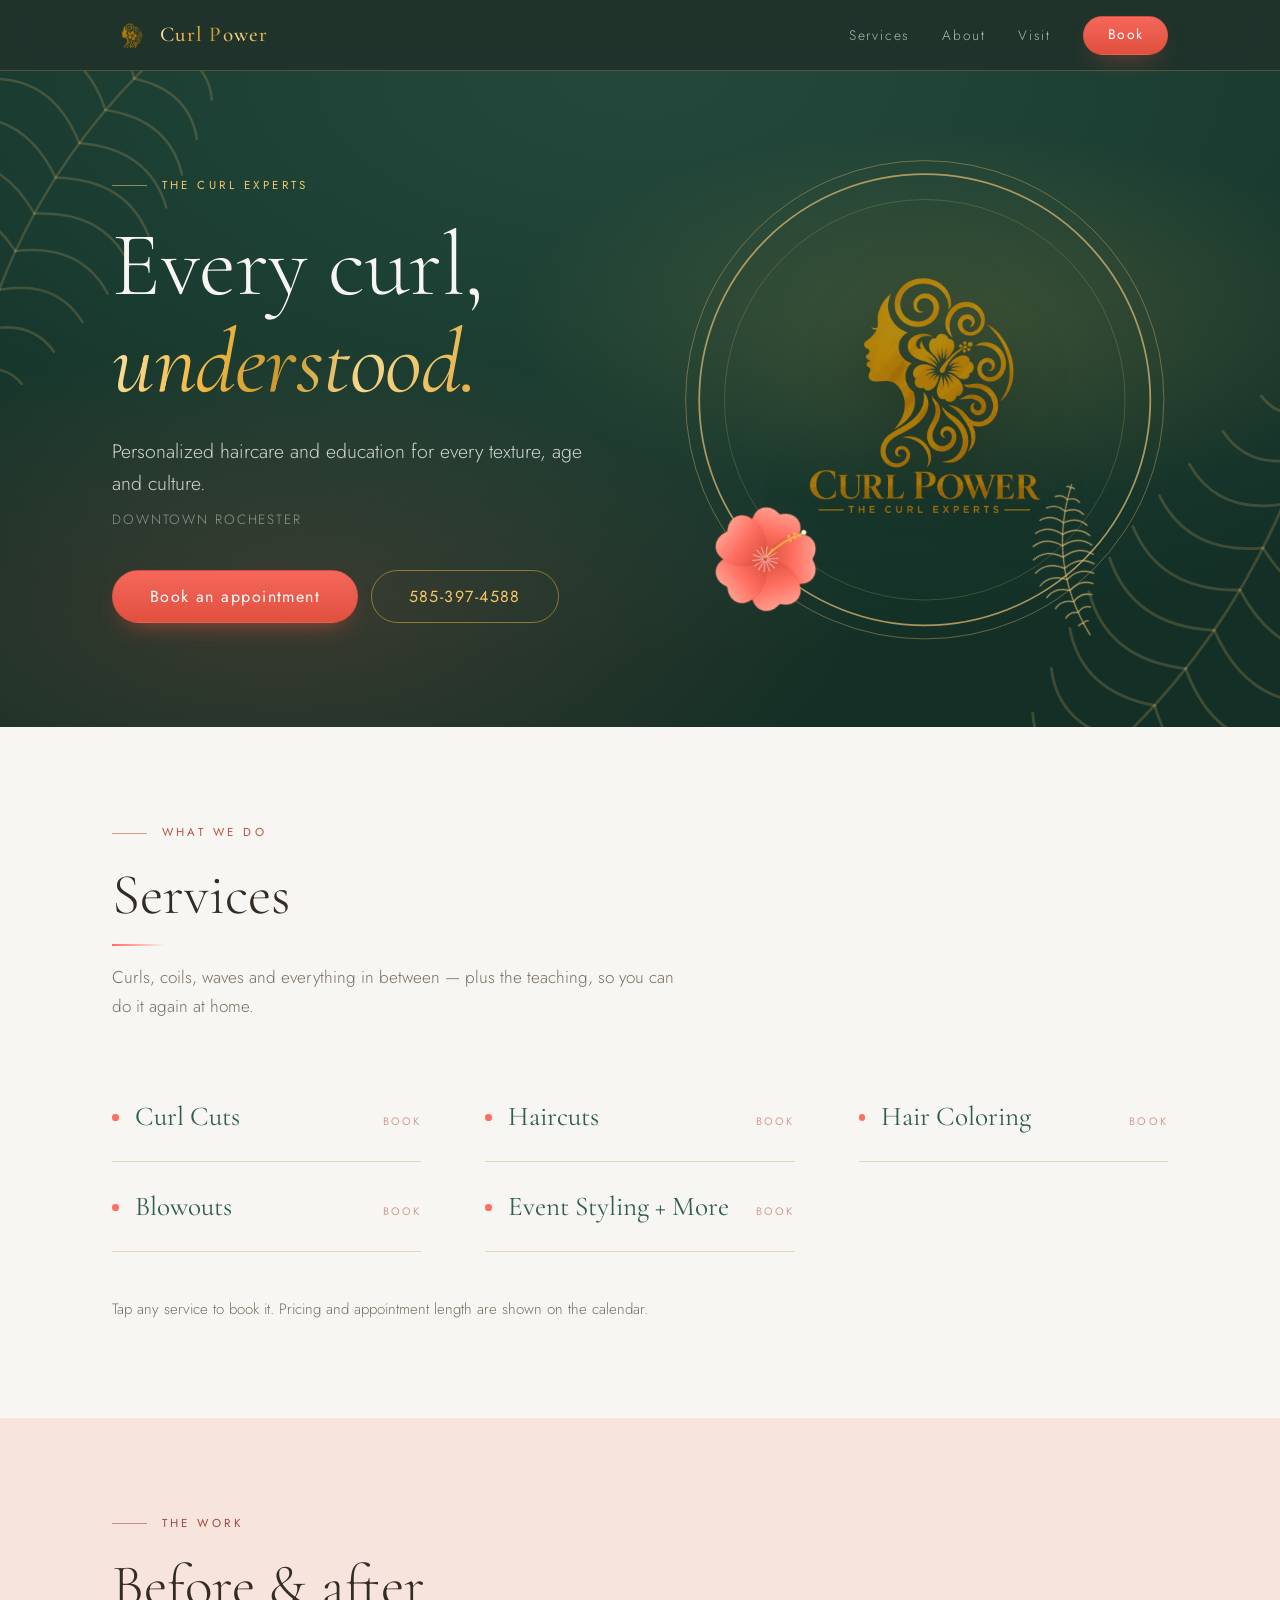
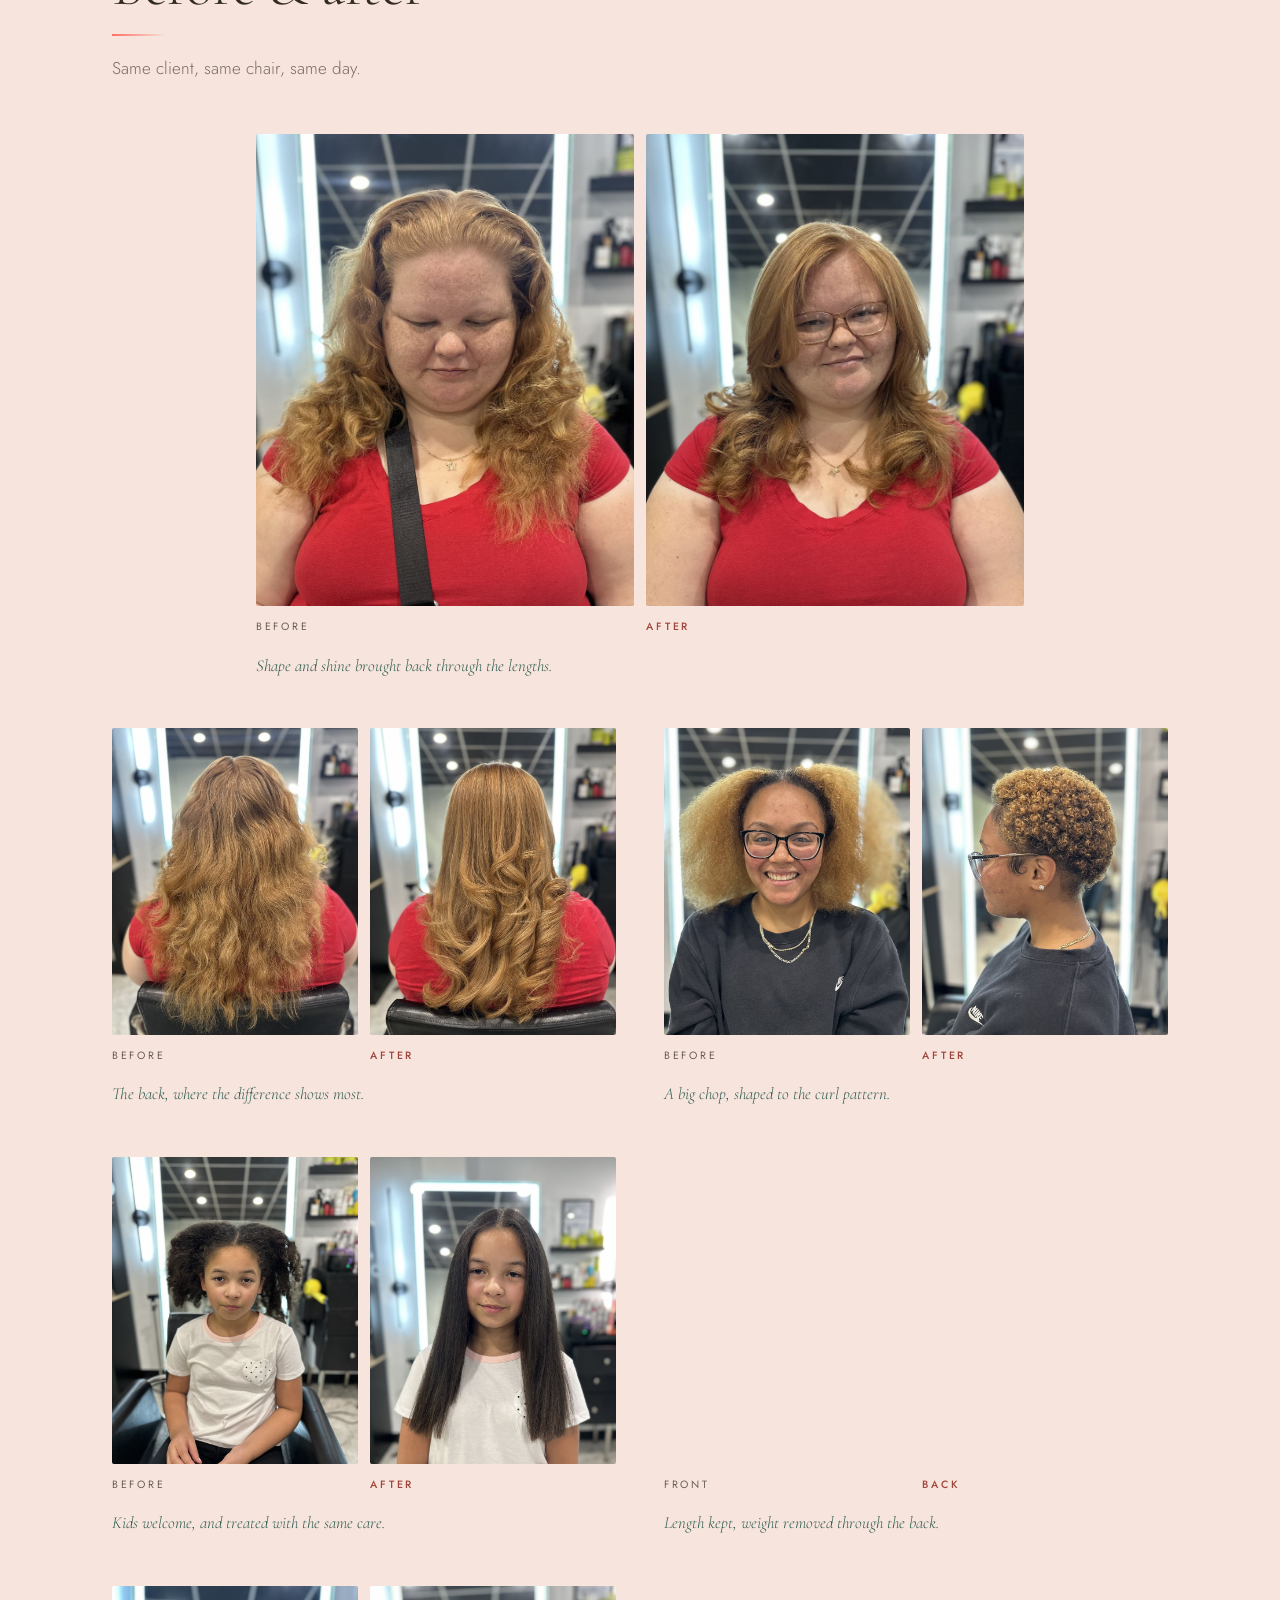
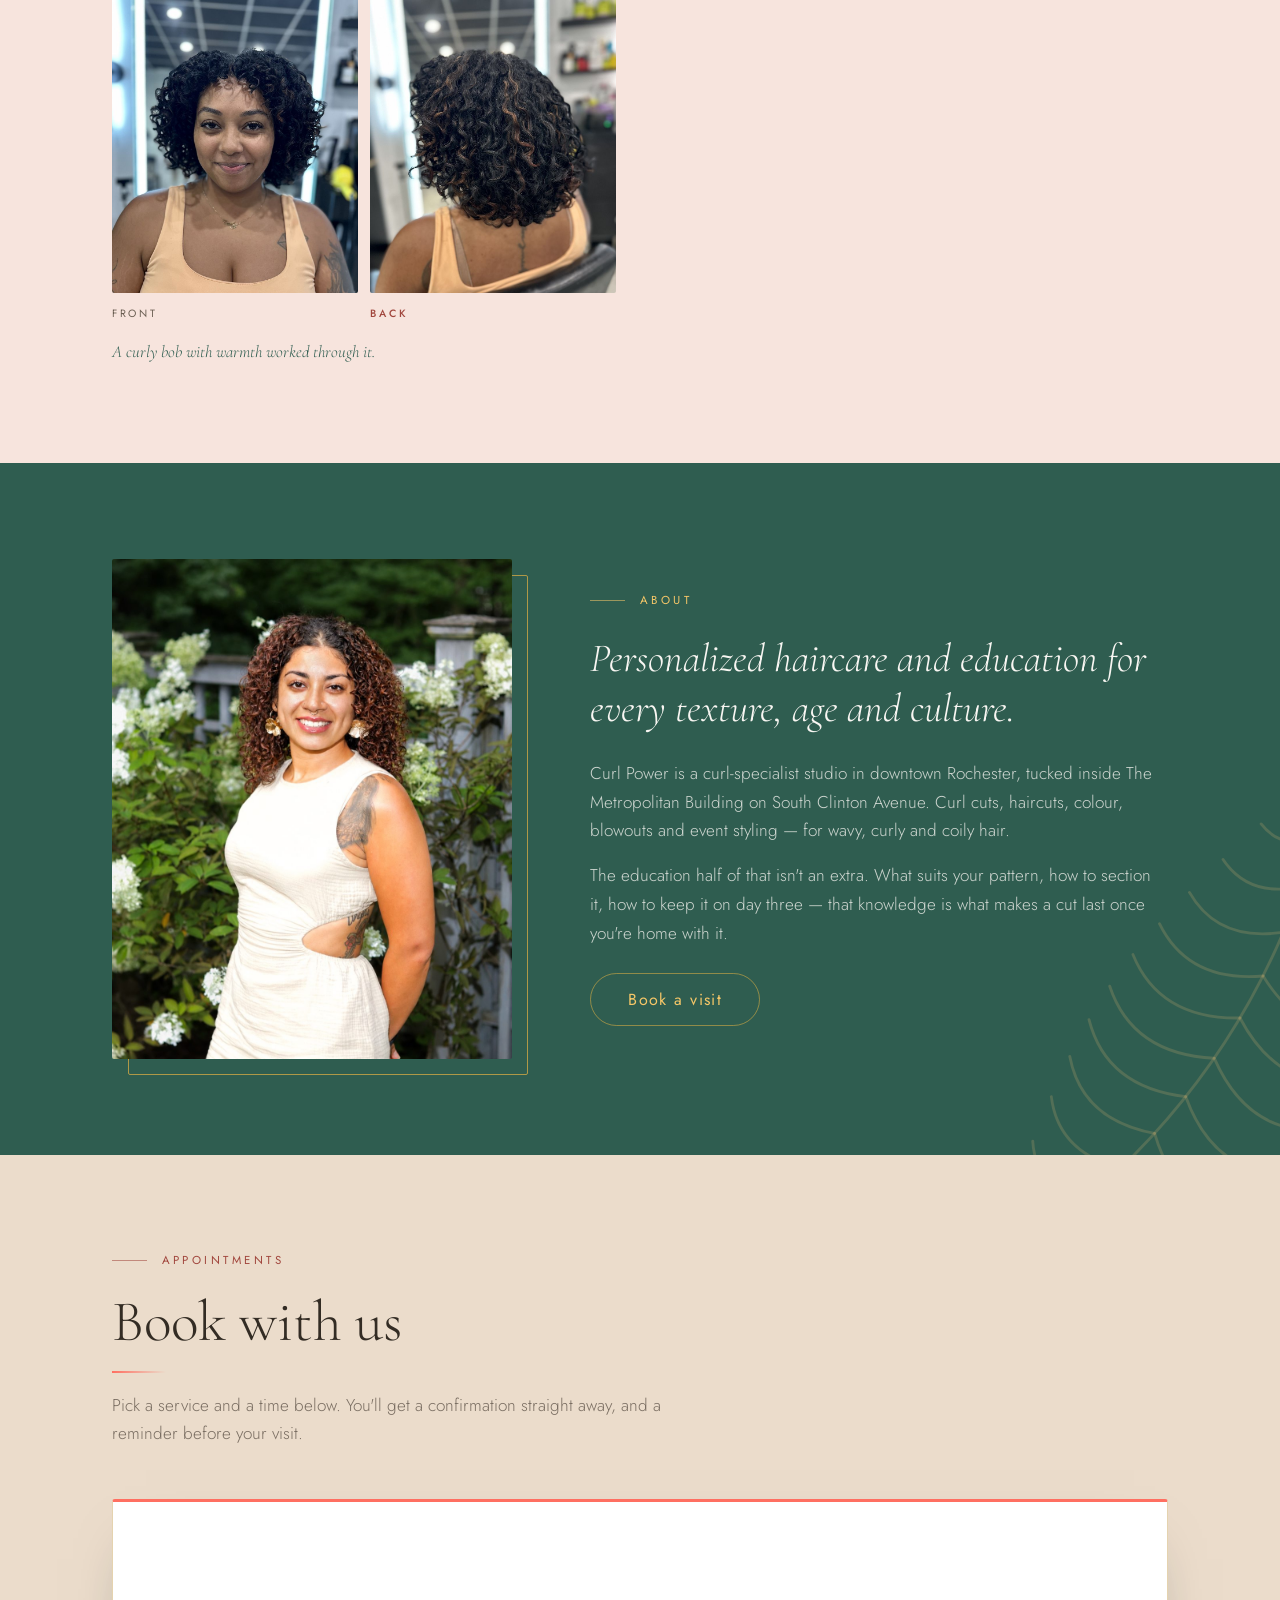
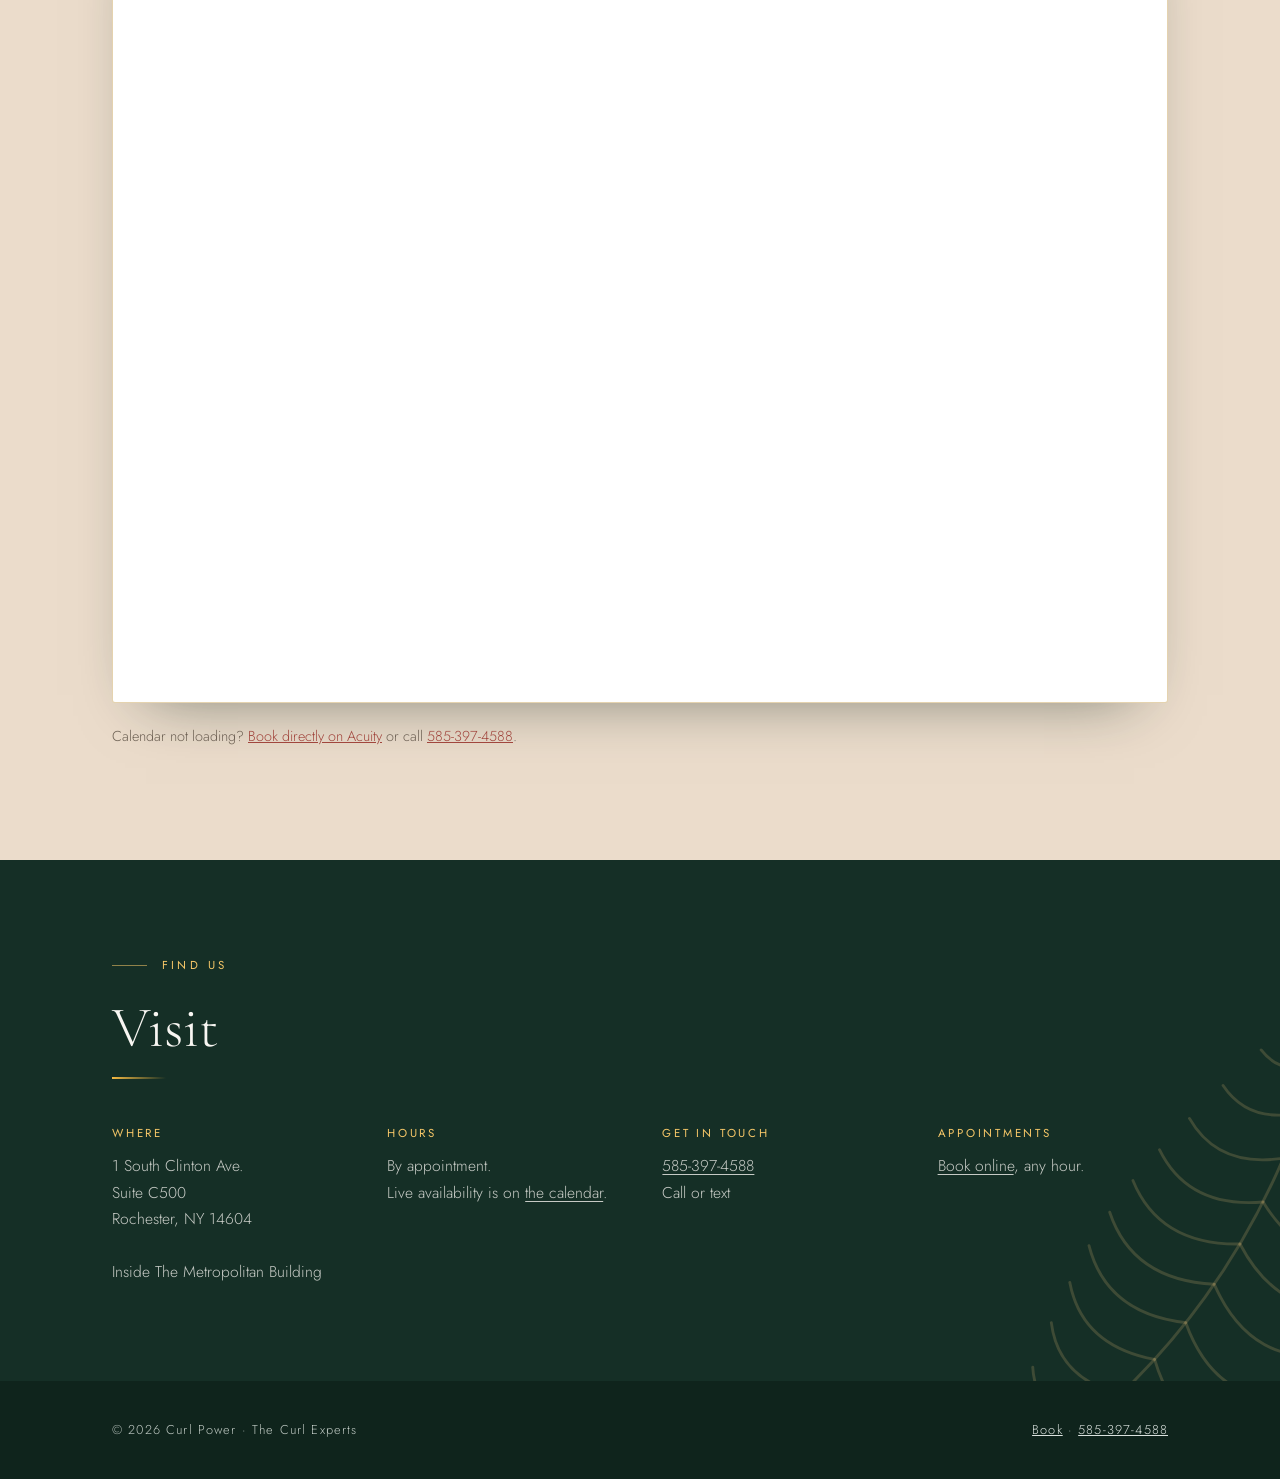
==== index.html @ 03092e5c "Update index.html - logo" ====
<!DOCTYPE html>
<!--
  ===========================================================================
  CURL POWER — website
  Palette from the Crown Oasis brand board, with deeper shades of the same
  green used as grounds so the gold reads as metal rather than flat yellow.

  OPTIONAL, WHENEVER YOU GET TO IT (each is marked with a comment in place):
    1. canonical + og:url tags, once the domain resolves
    2. your name in the portrait alt text
    3. an email address, in the Visit section
    4. an Instagram handle, in the Visit section
    5. fixed opening hours, if you'd rather publish them than "by appointment"
    6. the five data-type IDs on the services list, to deep-link each service

  Nothing above is a placeholder showing on the page. The site reads as
  finished as it stands.

  BUILD 2026-09-22-m  — check this against your live site (see below)
  Assets: logo.png · mark.png · owner.jpg · before-1..4 · after-1..4 · look-1a/1b/2a/2b · apple-touch-icon.png · icon-192/512/maskable.png · favicon-192.png · site.webmanifest · .nojekyll
  ===========================================================================
-->
<html lang="en" data-build="2026-09-22-m">
<head>
<meta charset="utf-8">
<meta name="viewport" content="width=device-width, initial-scale=1, viewport-fit=cover">
<meta name="color-scheme" content="light">
<title>Curl Power — The Curl Experts | Curly Hair Salon in Rochester, NY</title>
<meta name="description" content="Personalized haircare and education for every texture, age and culture. Curl cuts, haircuts, color, blowouts and event styling in downtown Rochester, NY.">
<!-- Once your domain resolves, add these two back with the real address:
     <link rel="canonical" href="https://yourdomain.com/">
     <meta property="og:url" content="https://yourdomain.com/">
     A canonical tag pointing at a domain that doesn't exist is worse for
     search than having none, which is why they're out for now. -->
<meta property="og:type" content="website">
<meta property="og:title" content="Curl Power — The Curl Experts">
<meta property="og:description" content="Personalized haircare and education for every texture, age and culture. Downtown Rochester, NY.">
<!-- Tab favicon stays on the brand green: gold on white disappears against
     a light browser tab bar. The home-screen icons are white. -->
<link rel="icon" href="favicon-192.png">
<!-- Home-screen icon. 180x180, square, flat white, no transparency.
     iOS fills transparent touch icons with black, so the background is
     baked in rather than left to the phone. -->
<link rel="apple-touch-icon" href="apple-touch-icon.png">
<link rel="manifest" href="site.webmanifest">
<meta name="theme-color" content="#1D4034">
<!-- Without this, iOS truncates the page <title> under the icon and you get
     "CurlPower—Th...". This sets the label explicitly. -->
<meta name="apple-mobile-web-app-title" content="Curl Power">
<meta name="application-name" content="Curl Power">
<link rel="preconnect" href="https://fonts.googleapis.com">
<link rel="preconnect" href="https://fonts.gstatic.com" crossorigin>
<link href="https://fonts.googleapis.com/css2?family=Cormorant+Garamond:ital,wght@0,300;0,400;0,500;0,600;1,300;1,400&family=Jost:wght@300;400;500&display=swap" rel="stylesheet">

<style>
:root{
  --green-900:#0F241C;
  --green-800:#152F26;
  --green:#1D4034;
  --green-mid:#2F5D50;
  --gold:#F4B942;
  --gold-text:#F6C768;
  --gold-muted:#CFAF6E;
  --coral:#FF6F61;
  --coral-strong:#F05A4B;
  --coral-text:#B85046;
  --coral-on-sand:#A1463D;
  --sand:#EBDCCB;
  --blush:#F7E4DD;
  --paper:#F8F6F2;
  --ink:#332C24;
  --muted:#7A6E62;
  --display:"Cormorant Garamond",Georgia,serif;
  --body:"Jost","Segoe UI",system-ui,sans-serif;
  --pad:clamp(1.25rem,5vw,4.5rem);
  --metal:linear-gradient(104deg,#F9E4AE 0%,#F4B942 26%,#C9982F 48%,#F7D98A 68%,#E3AC42 100%);
}
*,*::before,*::after{box-sizing:border-box}
html{scroll-behavior:smooth;scroll-padding-top:5rem;-webkit-text-size-adjust:100%}
body{margin:0;background:var(--paper);color:var(--ink);font-family:var(--body);
  font-size:clamp(1rem,.96rem + .2vw,1.07rem);line-height:1.68;font-weight:300;-webkit-font-smoothing:antialiased}
img{max-width:100%;height:auto;display:block}
a{color:inherit}
:focus-visible{outline:2px solid var(--gold);outline-offset:4px;border-radius:2px}
h1,h2,h3{font-family:var(--display);font-weight:400;line-height:1.06;margin:0}
p{margin:0 0 1rem}
.wrap{max-width:74rem;margin-inline:auto;padding-inline:var(--pad);position:relative;z-index:2}

/* metallic gold type */
.metal{color:var(--gold)}
@supports ((-webkit-background-clip:text) or (background-clip:text)){
  .metal{background:var(--metal);-webkit-background-clip:text;background-clip:text;
         color:transparent;-webkit-text-fill-color:transparent}
}

/* eyebrow label with hairline */
.label{display:flex;align-items:center;gap:.9rem;font-family:var(--body);font-weight:400;
  font-size:.72rem;letter-spacing:.3em;margin:0 0 1.4rem;color:var(--coral-text)}
.label::before{content:"";width:2.2rem;height:1px;background:currentColor;opacity:.55;flex:none}
.band-sand .label{color:var(--coral-on-sand)}
.on-dark .label{color:var(--gold-text)}
@media(max-width:920px){.hero .label{justify-content:center}}

/* buttons */
.btn{display:inline-flex;align-items:center;justify-content:center;
  font-family:var(--body);font-weight:400;font-size:1rem;letter-spacing:.09em;line-height:1;
  padding:1.1rem 2.3rem;border-radius:100px;text-decoration:none;
  background:linear-gradient(180deg,#F4675A,#E0503F);color:#fff;border:1px solid rgba(0,0,0,.06);
  box-shadow:0 10px 26px -14px rgba(224,80,63,.9);
  transition:filter .2s,transform .2s,box-shadow .2s}
.btn:hover{filter:brightness(1.07);transform:translateY(-2px);box-shadow:0 16px 32px -14px rgba(224,80,63,.95)}
.btn-gold{background:none;color:var(--gold-text);border:1px solid rgba(244,185,66,.5);box-shadow:none}
.btn-gold:hover{background:rgba(244,185,66,.1);border-color:var(--gold);filter:none}
.btn-dark{background:none;color:var(--green-mid);border:1px solid rgba(47,93,80,.35);box-shadow:none}
.btn-dark:hover{background:rgba(47,93,80,.07);border-color:var(--green-mid);filter:none}
.btn-sm{padding:.72rem 1.5rem;font-size:.9rem}

/* header */
.top{position:sticky;top:0;z-index:60;background:rgba(15,36,28,.93);backdrop-filter:blur(14px);
  border-bottom:1px solid rgba(207,175,110,.28)}
.top-in{display:flex;align-items:center;gap:1.5rem;min-height:4.4rem}
.brand{display:flex;align-items:center;gap:.75rem;text-decoration:none;margin-right:auto}
.brand img{width:36px}
.brand b{font-family:var(--display);font-weight:500;font-size:1.32rem;letter-spacing:.06em}
.nav{display:flex;align-items:center;gap:2rem}
.nav a{text-decoration:none;font-size:.86rem;letter-spacing:.13em;color:rgba(248,246,242,.68);transition:color .18s}
.nav a:hover{color:var(--gold-text)}
.nav .btn{color:#fff;letter-spacing:.09em}
@media(max-width:840px){.nav .hide-sm{display:none}}

/* botanicals */
.leaf{position:absolute;pointer-events:none;z-index:1}
.leaf path{fill:none;stroke:var(--gold-muted);stroke-width:1.4;stroke-linecap:round;opacity:.22}
.leaf-tl{top:-4rem;left:-7rem;width:28rem;transform:rotate(-14deg)}
.leaf-br{bottom:-6rem;right:-8rem;width:32rem;transform:rotate(168deg)}
@media(max-width:900px){.leaf-tl{width:17rem;left:-8rem}.leaf-br{width:18rem;right:-8rem}}

/* hero */
.hero{position:relative;overflow:hidden;color:var(--paper);padding-block:clamp(3.2rem,7vw,5.5rem);
  background:
    radial-gradient(52% 44% at 74% 38%,rgba(244,185,66,.15),transparent 66%),
    radial-gradient(64% 58% at 22% 82%,rgba(255,111,97,.16),transparent 70%),
    radial-gradient(90% 90% at 50% 0%,#24493C 0%,var(--green) 42%,#143026 100%)}
.hero-grid{display:grid;grid-template-columns:1.02fr .98fr;gap:clamp(1.5rem,5vw,4rem);align-items:center}
@media(max-width:920px){.hero-grid{grid-template-columns:1fr;text-align:center}}
.hero h1{font-size:clamp(3rem,8.6vw,5.7rem);font-weight:300;letter-spacing:-.005em;margin-bottom:1.5rem}
.hero h1 em{font-style:italic;font-weight:400}
.hero .sub{font-size:clamp(1.05rem,2.1vw,1.22rem);color:rgba(248,246,242,.82);max-width:30rem;margin-bottom:.55rem}
.hero .loc{font-size:.84rem;letter-spacing:.14em;color:rgba(248,246,242,.5);margin-bottom:2.4rem}
@media(max-width:920px){.hero .sub{margin-inline:auto}}
.hero-cta{display:flex;flex-wrap:wrap;gap:.8rem}
@media(max-width:920px){.hero-cta{justify-content:center}}
.hero-art{position:relative;display:grid;place-items:center;min-height:clamp(20rem,44vw,30rem)}
.stage{position:absolute;width:min(104%,32rem);aspect-ratio:1;z-index:1}
.stage circle,.stage path{fill:none}
.stage .ring{stroke:var(--gold-muted);stroke-dasharray:1;stroke-dashoffset:1}
.stage .petal{fill:url(#pet);stroke:#C7442F;stroke-width:.8;stroke-opacity:.3;
  transform-box:fill-box;transform-origin:50% 100%}
.stage .burst line{stroke:#FFE9E2;stroke-width:1.6;stroke-linecap:round;opacity:.75}
.stage .stamen path{stroke:var(--gold);stroke-width:2.6;stroke-linecap:round;fill:none}
.stage .stamen circle{fill:var(--gold)}
.stage .stamen .tip{fill:#FFF3D6}
.stage .frond path{stroke:var(--gold-muted);stroke-width:2.6;stroke-linecap:round;fill:none;opacity:.85}
.hero-logo{width:min(56%,16.5rem);position:relative;z-index:2;
  filter:drop-shadow(0 10px 30px rgba(0,0,0,.35))}

/* load sequence — one orchestrated moment, nothing animates on scroll */
@keyframes draw{to{stroke-dashoffset:0}}
@keyframes rise{from{opacity:0;transform:translateY(16px)}to{opacity:1;transform:none}}
@keyframes bloom{from{opacity:0;transform:scale(.93)}to{opacity:1;transform:none}}
.stage .ring{animation:draw 1.5s cubic-bezier(.33,.9,.36,1) both}
.stage .frond path{stroke-dasharray:1;stroke-dashoffset:1;
  animation:draw .85s cubic-bezier(.33,.9,.36,1) both;animation-delay:inherit}
.stage .petal{animation:petal .75s cubic-bezier(.18,.9,.28,1) both;animation-delay:inherit}
.stage .burst,.stage .stamen{animation:fade .7s ease-out both;animation-delay:inherit}
.stage .stamen .stalk{stroke-dasharray:1;stroke-dashoffset:1;animation:draw .7s ease-out both;animation-delay:inherit}
@keyframes petal{from{transform:scale(.08) rotate(-16deg)}to{transform:scale(1) rotate(0)}}
@keyframes fade{from{opacity:0}to{opacity:1}}
.hero-logo{animation:bloom .95s cubic-bezier(.2,.7,.3,1) .05s both}
.hero .label{animation:rise .8s ease-out .15s both}
.hero h1{animation:rise .9s cubic-bezier(.2,.7,.3,1) .28s both}
.hero .sub{animation:rise .9s ease-out .44s both}
.hero .loc{animation:rise .9s ease-out .54s both}
.hero-cta{animation:rise .9s ease-out .64s both}
@media(prefers-reduced-motion:reduce){
  html{scroll-behavior:auto}
  .stage .ring,.stage .frond path,.stage .stamen .stalk{animation:none;stroke-dashoffset:0}
  .stage .petal{animation:none;transform:none}
  .stage .burst,.stage .stamen{animation:none;opacity:1}
  .hero-logo,.hero .label,.hero h1,.hero .sub,.hero .loc,.hero-cta{animation:none}
  .btn{transition:none}
}

/* bands */
.band{position:relative;overflow:hidden;padding-block:clamp(3.5rem,8vw,6rem)}
.band-sand{background:var(--sand)}
.band-blush{background:var(--blush)}
.band-blush .label{color:var(--coral-on-sand)}
.band-blush .lede,.band-sand .lede{color:#6A5E52}
.band-green{background:var(--green-mid);color:var(--paper)}
.band-deep{background:var(--green-800);color:var(--paper)}
.band h2{font-size:clamp(2.3rem,5.6vw,3.6rem);font-weight:300;margin-bottom:1.1rem;position:relative}
.band h2::after{content:"";display:block;width:3.4rem;height:2px;margin-top:1.1rem;background:linear-gradient(90deg,var(--coral),rgba(255,111,97,0))}
.on-dark h2::after{background:linear-gradient(90deg,var(--gold),rgba(244,185,66,0))}
.band .lede{color:var(--muted);max-width:36rem;margin-bottom:3.2rem}
.on-dark .lede{color:rgba(248,246,242,.72)}

/* services */
.svc{display:grid;grid-template-columns:repeat(auto-fit,minmax(17rem,1fr));gap:0 4rem;list-style:none;margin:0;padding:0}
.svc li{border-bottom:1px solid rgba(207,175,110,.45)}
.svc a{display:flex;align-items:baseline;gap:1rem;padding-block:1.35rem;text-decoration:none;
  font-family:var(--display);font-size:clamp(1.35rem,2.7vw,1.7rem);font-weight:400;color:var(--green-mid);
  transition:color .18s}
.svc a:hover{color:var(--coral-text)}
.dot{flex:none;width:.42rem;height:.42rem;border-radius:50%;background:var(--coral);transform:translateY(-.25rem);
  transition:transform .18s}
.svc a:hover .dot{transform:translateY(-.25rem) scale(1.5)}
.go{margin-left:auto;font-family:var(--body);font-size:.68rem;letter-spacing:.2em;color:var(--coral-text);
  opacity:.55;transition:opacity .18s;white-space:nowrap}
.svc a:hover .go{opacity:1}
.svc-note{margin:2.8rem 0 0;color:var(--muted);font-size:.94rem}

/* about */
.about-grid{display:grid;grid-template-columns:.82fr 1.18fr;gap:clamp(2.5rem,6vw,5rem);align-items:center}
@media(max-width:900px){.about-grid{grid-template-columns:1fr}}
.portrait{margin:0;position:relative;max-width:25rem;width:100%}
@media(max-width:900px){.portrait{margin-inline:auto}}
.portrait img{width:100%;border-radius:2px;position:relative;z-index:2}
.portrait::after{content:"";position:absolute;inset:0;transform:translate(16px,16px);
  border:1px solid rgba(244,185,66,.65);border-radius:2px;z-index:1}
.pull{font-family:var(--display);font-size:clamp(1.7rem,4vw,2.5rem);font-weight:300;
  font-style:italic;line-height:1.26;margin:0 0 1.6rem}
.about-grid p:not(.pull):not(.label){color:rgba(248,246,242,.78)}

/* gallery */
.cases{display:grid;grid-template-columns:repeat(2,1fr);gap:clamp(1.8rem,4vw,3rem)}
@media(max-width:820px){.cases{grid-template-columns:1fr}}
.case-feature{grid-column:1/-1;max-width:48rem;margin-inline:auto;width:100%}
.case{display:grid;grid-template-columns:1fr 1fr;gap:.8rem}
.case figure{margin:0}
.case img{aspect-ratio:4/5;object-fit:cover;border-radius:2px;width:100%;display:block;
  transition:transform .45s cubic-bezier(.2,.7,.3,1)}
.case img:hover{transform:scale(1.02)}
.case figcaption{font-family:var(--body);font-size:.66rem;font-weight:400;letter-spacing:.26em;
  margin-top:.75rem;color:#6A5E52}
.case figcaption.hi{color:var(--coral-on-sand);font-weight:500}
.case-note{grid-column:1/-1;margin:.2rem 0 0;font-family:var(--display);font-style:italic;
  font-size:1.05rem;color:var(--green-mid)}
@media(prefers-reduced-motion:reduce){.case img{transition:none}.case img:hover{transform:none}}
.slot{aspect-ratio:1;border-radius:2px;background:var(--sand);
  border:1px solid rgba(207,175,110,.7);display:grid;place-items:center;text-align:center;padding:1.5rem}
.slot svg{width:2.6rem;height:2.6rem;margin:0 auto .9rem;fill:none;stroke:var(--gold-muted);stroke-width:1.1}
.slot p{margin:0;font-size:.72rem;letter-spacing:.22em;color:#8A7A66}

/* booking */
.shell{background:#fff;border-radius:3px;overflow:hidden;border:1px solid rgba(207,175,110,.55);
  border-top:3px solid var(--coral);
  box-shadow:0 26px 60px -34px rgba(15,36,28,.55);min-height:760px}
.shell iframe{display:block;width:100%;border:0;min-height:760px}
.fallback{margin-top:1.3rem;color:#6E6255;font-size:.9rem}
.fallback a{color:var(--coral-on-sand)}

/* visit */
.facts{display:grid;grid-template-columns:repeat(auto-fit,minmax(13rem,1fr));gap:2.8rem}
.fact h3{font-family:var(--body);font-size:.72rem;font-weight:400;letter-spacing:.24em;
  color:var(--gold-text);margin-bottom:.9rem}
.fact p{margin:0;color:rgba(248,246,242,.78);font-size:.98rem}
.fact a{color:inherit;text-underline-offset:3px}

/* footer */
.foot{background:var(--green-900);color:#BFC9C3;padding-block:2.4rem;font-size:.8rem;letter-spacing:.09em}
.foot-in{display:flex;flex-wrap:wrap;gap:1rem 2rem;align-items:center;justify-content:space-between}
.foot a{color:#DCE3DF}
</style>
</head>
<body>

<header class="top">
  <div class="wrap top-in">
    <a class="brand" href="#top"><img src="mark.png" alt=""><b class="metal">Curl Power</b></a>
    <nav class="nav">
      <a class="hide-sm" href="#services">Services</a>
      <a class="hide-sm" href="#about">About</a>
      <a class="hide-sm" href="#visit">Visit</a>
      <a class="btn btn-sm" href="#book">Book</a>
    </nav>
  </div>
</header>

<main id="top">

<section class="hero on-dark">
  <svg class="leaf leaf-tl" viewBox="0 0 250 250" aria-hidden="true"><path d="M10 230 Q70 70 230 10"/><path d="M20.2 205.0 Q27.3 204.1 30.2 209.5"/><path d="M20.2 205.0 Q16.3 199.2 10.2 200.6"/><path d="M31.0 182.8 Q48.8 181.5 55.5 195.6"/><path d="M31.0 182.8 Q21.9 167.4 6.5 170.0"/><path d="M42.9 161.7 Q68.9 161.5 77.3 182.5"/><path d="M42.9 161.7 Q31.1 138.6 8.5 140.9"/><path d="M55.9 141.7 Q88.1 143.5 96.7 170.2"/><path d="M55.9 141.7 Q43.1 112.1 15.1 113.2"/><path d="M70.0 122.8 Q106.4 127.3 114.2 158.3"/><path d="M70.0 122.8 Q57.8 88.3 25.9 87.3"/><path d="M85.3 105.1 Q123.9 112.6 130.0 146.3"/><path d="M85.3 105.1 Q74.7 67.3 40.6 63.9"/><path d="M101.7 88.5 Q140.4 98.8 144.3 133.5"/><path d="M101.7 88.5 Q93.6 49.2 59.1 43.5"/><path d="M119.2 73.0 Q156.2 85.5 157.6 119.6"/><path d="M119.2 73.0 Q113.9 34.3 80.8 26.4"/><path d="M137.8 58.6 Q171.2 72.5 170.5 104.0"/><path d="M137.8 58.6 Q135.3 22.6 105.2 13.2"/><path d="M157.6 45.4 Q185.8 59.4 183.4 86.7"/><path d="M157.6 45.4 Q157.5 13.9 131.8 4.1"/><path d="M178.5 33.3 Q200.2 45.8 196.8 67.3"/><path d="M178.5 33.3 Q180.0 8.3 160.2 -0.8"/><path d="M200.5 22.3 Q214.4 31.5 211.3 45.6"/><path d="M200.5 22.3 Q202.5 5.8 189.7 -1.0"/><path d="M223.6 12.4 Q227.8 15.6 226.6 20.0"/><path d="M223.6 12.4 Q224.6 7.3 220.7 4.9"/></svg>
  <svg class="leaf leaf-br" viewBox="0 0 250 250" aria-hidden="true"><path d="M10 230 Q70 70 230 10"/><path d="M20.2 205.0 Q27.3 204.1 30.2 209.5"/><path d="M20.2 205.0 Q16.3 199.2 10.2 200.6"/><path d="M31.0 182.8 Q48.8 181.5 55.5 195.6"/><path d="M31.0 182.8 Q21.9 167.4 6.5 170.0"/><path d="M42.9 161.7 Q68.9 161.5 77.3 182.5"/><path d="M42.9 161.7 Q31.1 138.6 8.5 140.9"/><path d="M55.9 141.7 Q88.1 143.5 96.7 170.2"/><path d="M55.9 141.7 Q43.1 112.1 15.1 113.2"/><path d="M70.0 122.8 Q106.4 127.3 114.2 158.3"/><path d="M70.0 122.8 Q57.8 88.3 25.9 87.3"/><path d="M85.3 105.1 Q123.9 112.6 130.0 146.3"/><path d="M85.3 105.1 Q74.7 67.3 40.6 63.9"/><path d="M101.7 88.5 Q140.4 98.8 144.3 133.5"/><path d="M101.7 88.5 Q93.6 49.2 59.1 43.5"/><path d="M119.2 73.0 Q156.2 85.5 157.6 119.6"/><path d="M119.2 73.0 Q113.9 34.3 80.8 26.4"/><path d="M137.8 58.6 Q171.2 72.5 170.5 104.0"/><path d="M137.8 58.6 Q135.3 22.6 105.2 13.2"/><path d="M157.6 45.4 Q185.8 59.4 183.4 86.7"/><path d="M157.6 45.4 Q157.5 13.9 131.8 4.1"/><path d="M178.5 33.3 Q200.2 45.8 196.8 67.3"/><path d="M178.5 33.3 Q180.0 8.3 160.2 -0.8"/><path d="M200.5 22.3 Q214.4 31.5 211.3 45.6"/><path d="M200.5 22.3 Q202.5 5.8 189.7 -1.0"/><path d="M223.6 12.4 Q227.8 15.6 226.6 20.0"/><path d="M223.6 12.4 Q224.6 7.3 220.7 4.9"/></svg>
  <div class="wrap hero-grid">
    <div>
      <p class="label">THE CURL EXPERTS</p>
      <h1>Every curl,<br><em class="metal">understood.</em></h1>
      <p class="sub">Personalized haircare and education for every texture, age and culture.</p>
      <p class="loc">DOWNTOWN ROCHESTER</p>
      <div class="hero-cta">
        <a class="btn" href="#book">Book an appointment</a>
        <a class="btn btn-gold" href="tel:+15853974588">585-397-4588</a>
      </div>
    </div>
    <div class="hero-art">
      <svg class="stage" viewBox="0 0 520 520" aria-hidden="true">
        <defs><linearGradient id="pet" x1=".5" y1="1" x2=".5" y2="0">
          <stop offset="0" stop-color="#D94E3C"/><stop offset=".55" stop-color="#FF6F61"/>
          <stop offset="1" stop-color="#FF9E8E"/></linearGradient></defs>
        <circle class="ring" pathLength="1" cx="260" cy="260" r="246" stroke-width="1" opacity=".45" style="animation-delay:.1s"/>
        <circle class="ring" pathLength="1" cx="260" cy="260" r="232" stroke-width="1.8" opacity=".8" style="animation-delay:.2s"/>
        <circle class="ring" pathLength="1" cx="260" cy="260" r="206" stroke-width=".8" opacity=".3" style="animation-delay:.3s"/>
        <g class="bloom" transform="translate(96 424) rotate(18) scale(.62)"><g transform="rotate(0)"><path class="petal" style="animation-delay:0.55s" d="M0 0C-30-12-46-40-40-66C-36-82-18-88-4-80C-1-78 1-78 4-80C18-88 36-82 40-66C46-40 30-12 0 0Z"/></g><g transform="rotate(72)"><path class="petal" style="animation-delay:0.64s" d="M0 0C-30-12-46-40-40-66C-36-82-18-88-4-80C-1-78 1-78 4-80C18-88 36-82 40-66C46-40 30-12 0 0Z"/></g><g transform="rotate(144)"><path class="petal" style="animation-delay:0.73s" d="M0 0C-30-12-46-40-40-66C-36-82-18-88-4-80C-1-78 1-78 4-80C18-88 36-82 40-66C46-40 30-12 0 0Z"/></g><g transform="rotate(216)"><path class="petal" style="animation-delay:0.82s" d="M0 0C-30-12-46-40-40-66C-36-82-18-88-4-80C-1-78 1-78 4-80C18-88 36-82 40-66C46-40 30-12 0 0Z"/></g><g transform="rotate(288)"><path class="petal" style="animation-delay:0.91s" d="M0 0C-30-12-46-40-40-66C-36-82-18-88-4-80C-1-78 1-78 4-80C18-88 36-82 40-66C46-40 30-12 0 0Z"/></g><g class="burst" style="animation-delay:1.03s"><line x1="4.0" y1="0.0" x2="21.0" y2="0.0"/><line x1="3.6" y1="1.8" x2="18.9" y2="9.2"/><line x1="2.5" y1="3.2" x2="12.9" y2="16.5"/><line x1="0.8" y1="3.9" x2="4.4" y2="20.5"/><line x1="-1.0" y1="3.9" x2="-5.1" y2="20.4"/><line x1="-2.6" y1="3.1" x2="-13.5" y2="16.1"/><line x1="-3.7" y1="1.6" x2="-19.2" y2="8.5"/><line x1="-4.0" y1="-0.1" x2="-21.0" y2="-0.7"/><line x1="-3.5" y1="-1.9" x2="-18.5" y2="-9.9"/><line x1="-2.4" y1="-3.2" x2="-12.3" y2="-17.0"/><line x1="-0.7" y1="-3.9" x2="-3.6" y2="-20.7"/><line x1="1.1" y1="-3.8" x2="5.8" y2="-20.2"/><line x1="2.7" y1="-3.0" x2="14.1" y2="-15.6"/><line x1="3.7" y1="-1.5" x2="19.5" y2="-7.9"/></g><g class="stamen" style="animation-delay:1.07s"><path class="stalk" pathLength="1" d="M0 -4C12 -28 30 -48 46 -60"/><circle cx="30" cy="-42" r="2.4"/><circle cx="36" cy="-49" r="2.4"/><circle cx="42" cy="-55" r="2.4"/><circle cx="25" cy="-48" r="2.4"/><circle cx="33" cy="-55" r="2.4"/><circle class="tip" cx="47" cy="-62" r="4.2"/></g></g><g class="frond" transform="translate(424 424) rotate(-52) scale(.5) translate(-125 -125)"><path pathLength="1" style="animation-delay:0.45s" d="M10 230 Q70 70 230 10"/><path pathLength="1" style="animation-delay:0.47s" d="M20.2 205.0 Q27.3 204.1 30.2 209.5"/><path pathLength="1" style="animation-delay:0.49s" d="M20.2 205.0 Q16.3 199.2 10.2 200.6"/><path pathLength="1" style="animation-delay:0.52s" d="M31.0 182.8 Q48.8 181.5 55.5 195.6"/><path pathLength="1" style="animation-delay:0.54s" d="M31.0 182.8 Q21.9 167.4 6.5 170.0"/><path pathLength="1" style="animation-delay:0.56s" d="M42.9 161.7 Q68.9 161.5 77.3 182.5"/><path pathLength="1" style="animation-delay:0.58s" d="M42.9 161.7 Q31.1 138.6 8.5 140.9"/><path pathLength="1" style="animation-delay:0.60s" d="M55.9 141.7 Q88.1 143.5 96.7 170.2"/><path pathLength="1" style="animation-delay:0.63s" d="M55.9 141.7 Q43.1 112.1 15.1 113.2"/><path pathLength="1" style="animation-delay:0.65s" d="M70.0 122.8 Q106.4 127.3 114.2 158.3"/><path pathLength="1" style="animation-delay:0.67s" d="M70.0 122.8 Q57.8 88.3 25.9 87.3"/><path pathLength="1" style="animation-delay:0.69s" d="M85.3 105.1 Q123.9 112.6 130.0 146.3"/><path pathLength="1" style="animation-delay:0.71s" d="M85.3 105.1 Q74.7 67.3 40.6 63.9"/><path pathLength="1" style="animation-delay:0.74s" d="M101.7 88.5 Q140.4 98.8 144.3 133.5"/><path pathLength="1" style="animation-delay:0.76s" d="M101.7 88.5 Q93.6 49.2 59.1 43.5"/><path pathLength="1" style="animation-delay:0.78s" d="M119.2 73.0 Q156.2 85.5 157.6 119.6"/><path pathLength="1" style="animation-delay:0.80s" d="M119.2 73.0 Q113.9 34.3 80.8 26.4"/><path pathLength="1" style="animation-delay:0.82s" d="M137.8 58.6 Q171.2 72.5 170.5 104.0"/><path pathLength="1" style="animation-delay:0.85s" d="M137.8 58.6 Q135.3 22.6 105.2 13.2"/><path pathLength="1" style="animation-delay:0.87s" d="M157.6 45.4 Q185.8 59.4 183.4 86.7"/><path pathLength="1" style="animation-delay:0.89s" d="M157.6 45.4 Q157.5 13.9 131.8 4.1"/><path pathLength="1" style="animation-delay:0.91s" d="M178.5 33.3 Q200.2 45.8 196.8 67.3"/><path pathLength="1" style="animation-delay:0.93s" d="M178.5 33.3 Q180.0 8.3 160.2 -0.8"/><path pathLength="1" style="animation-delay:0.96s" d="M200.5 22.3 Q214.4 31.5 211.3 45.6"/><path pathLength="1" style="animation-delay:0.98s" d="M200.5 22.3 Q202.5 5.8 189.7 -1.0"/><path pathLength="1" style="animation-delay:1.00s" d="M223.6 12.4 Q227.8 15.6 226.6 20.0"/><path pathLength="1" style="animation-delay:1.02s" d="M223.6 12.4 Q224.6 7.3 220.7 4.9"/></g>
      </svg>
      <img class="hero-logo" src="logo.png" alt="Curl Power — The Curl Experts" width="700" height="700">
    </div>
  </div>
</section>

<section class="band" id="services">
  <div class="wrap">
    <p class="label">WHAT WE DO</p>
    <h2>Services</h2>
    <p class="lede">Curls, coils, waves and everything in between &mdash; plus the teaching, so you can do it again at home.</p>
    <ul class="svc">
      <li><a href="#book" data-type="REPLACE"><span class="dot"></span>Curl Cuts<span class="go">BOOK</span></a></li>
      <li><a href="#book" data-type="REPLACE"><span class="dot"></span>Haircuts<span class="go">BOOK</span></a></li>
      <li><a href="#book" data-type="REPLACE"><span class="dot"></span>Hair Coloring<span class="go">BOOK</span></a></li>
      <li><a href="#book" data-type="REPLACE"><span class="dot"></span>Blowouts<span class="go">BOOK</span></a></li>
      <li><a href="#book" data-type="REPLACE"><span class="dot"></span>Event Styling + More<span class="go">BOOK</span></a></li>
    </ul>
    <!-- DEEP-LINKED BOOKING
         Each row can drop the visitor straight onto its own service, skipping
         Acuity's "Select Appointment" step entirely.

         In Acuity: Appointment Types -> click a service -> Direct Scheduling
         Link. The long number in that link is its Appointment Type ID. Paste
         it over REPLACE in the matching row's data-type below.

         Rows still set to REPLACE just scroll to the calendar, so the page
         works fine before you fill these in. -->
    <p class="svc-note">Tap any service to book it. Pricing and appointment length are shown on the calendar.</p>
  </div>
</section>

<section class="band band-blush">
  <div class="wrap">
    <p class="label">THE WORK</p>
    <h2>Before &amp; after</h2>
    <p class="lede">Same client, same chair, same day.</p>
    <!-- Six client photos, cropped 4:5 and compressed for mobile.
         To add more: save as work-7.jpg etc. and copy an <img> line.
         To swap one out, overwrite the file keeping the same name. -->
    <div class="cases">

      <div class="case case-feature">
        <figure>
          <img src="before-1.jpg" alt="Wave pattern undefined and frizzing, before the appointment" width="850" height="1063" loading="lazy" decoding="async">
          <figcaption>BEFORE</figcaption>
        </figure>
        <figure>
          <img src="after-1.jpg" alt="The same client after, smooth and shaped with movement through the ends" width="850" height="1063" loading="lazy" decoding="async">
          <figcaption class="hi">AFTER</figcaption>
        </figure>
        <p class="case-note">Shape and shine brought back through the lengths.</p>
      </div>

      <div class="case">
        <figure>
          <img src="before-2.jpg" alt="The same client from behind, before" width="850" height="1063" loading="lazy" decoding="async">
          <figcaption>BEFORE</figcaption>
        </figure>
        <figure>
          <img src="after-2.jpg" alt="From behind after, with body and defined ends" width="850" height="1063" loading="lazy" decoding="async">
          <figcaption class="hi">AFTER</figcaption>
        </figure>
        <p class="case-note">The back, where the difference shows most.</p>
      </div>

      <div class="case">
        <figure>
          <img src="before-3.jpg" alt="Blonde natural curls before the cut, full rounded silhouette" width="850" height="1063" loading="lazy" decoding="async">
          <figcaption>BEFORE</figcaption>
        </figure>
        <figure>
          <img src="after-3.jpg" alt="After: a short tapered cut, shown in profile" width="850" height="1063" loading="lazy" decoding="async">
          <figcaption class="hi">AFTER</figcaption>
        </figure>
        <p class="case-note">A big chop, shaped to the curl pattern.</p>
      </div>

      <div class="case">
        <figure>
          <img src="before-4.jpg" alt="A young client before, curls undefined" width="850" height="1063" loading="lazy" decoding="async">
          <figcaption>BEFORE</figcaption>
        </figure>
        <figure>
          <img src="after-4.jpg" alt="After, smoothed and cut to one clean length" width="850" height="1063" loading="lazy" decoding="async">
          <figcaption class="hi">AFTER</figcaption>
        </figure>
        <p class="case-note">Kids welcome, and treated with the same care.</p>
      </div>

      <div class="case">
        <figure>
          <img src="look-1a.jpg" alt="Long curls cut and defined, front view" width="850" height="1063" loading="lazy" decoding="async">
          <figcaption>FRONT</figcaption>
        </figure>
        <figure>
          <img src="look-1b.jpg" alt="The same cut from the back, layered through the length" width="850" height="1063" loading="lazy" decoding="async">
          <figcaption class="hi">BACK</figcaption>
        </figure>
        <p class="case-note">Length kept, weight removed through the back.</p>
      </div>

      <div class="case">
        <figure>
          <img src="look-2a.jpg" alt="A curly bob with volume through the crown" width="850" height="1063" loading="lazy" decoding="async">
          <figcaption>FRONT</figcaption>
        </figure>
        <figure>
          <img src="look-2b.jpg" alt="The bob from the back, warm highlights through the curl" width="850" height="1063" loading="lazy" decoding="async">
          <figcaption class="hi">BACK</figcaption>
        </figure>
        <p class="case-note">A curly bob with warmth worked through it.</p>
      </div>

      <!-- ============================ VIDEO ============================
           Ready for your clip. Send it and I'll compress it to ~4 MB and
           pull the poster frame; then delete this comment wrapper.

      <div class="case case-feature" style="grid-template-columns:1fr">
        <figure>
          <video src="cut.mp4" poster="cut-poster.jpg" controls playsinline
                 preload="none" width="1280" height="720"
                 style="width:100%;border-radius:2px;display:block"></video>
          <figcaption class="hi">IN THE CHAIR</figcaption>
        </figure>
      </div>
           ============================================================== -->

    </div>
  </div>
</section>

<section class="band band-green on-dark" id="about">
  <svg class="leaf leaf-br" viewBox="0 0 250 250" aria-hidden="true"><path d="M10 230 Q70 70 230 10"/><path d="M20.2 205.0 Q27.3 204.1 30.2 209.5"/><path d="M20.2 205.0 Q16.3 199.2 10.2 200.6"/><path d="M31.0 182.8 Q48.8 181.5 55.5 195.6"/><path d="M31.0 182.8 Q21.9 167.4 6.5 170.0"/><path d="M42.9 161.7 Q68.9 161.5 77.3 182.5"/><path d="M42.9 161.7 Q31.1 138.6 8.5 140.9"/><path d="M55.9 141.7 Q88.1 143.5 96.7 170.2"/><path d="M55.9 141.7 Q43.1 112.1 15.1 113.2"/><path d="M70.0 122.8 Q106.4 127.3 114.2 158.3"/><path d="M70.0 122.8 Q57.8 88.3 25.9 87.3"/><path d="M85.3 105.1 Q123.9 112.6 130.0 146.3"/><path d="M85.3 105.1 Q74.7 67.3 40.6 63.9"/><path d="M101.7 88.5 Q140.4 98.8 144.3 133.5"/><path d="M101.7 88.5 Q93.6 49.2 59.1 43.5"/><path d="M119.2 73.0 Q156.2 85.5 157.6 119.6"/><path d="M119.2 73.0 Q113.9 34.3 80.8 26.4"/><path d="M137.8 58.6 Q171.2 72.5 170.5 104.0"/><path d="M137.8 58.6 Q135.3 22.6 105.2 13.2"/><path d="M157.6 45.4 Q185.8 59.4 183.4 86.7"/><path d="M157.6 45.4 Q157.5 13.9 131.8 4.1"/><path d="M178.5 33.3 Q200.2 45.8 196.8 67.3"/><path d="M178.5 33.3 Q180.0 8.3 160.2 -0.8"/><path d="M200.5 22.3 Q214.4 31.5 211.3 45.6"/><path d="M200.5 22.3 Q202.5 5.8 189.7 -1.0"/><path d="M223.6 12.4 Q227.8 15.6 226.6 20.0"/><path d="M223.6 12.4 Q224.6 7.3 220.7 4.9"/></svg>
  <div class="wrap about-grid">
    <figure class="portrait">
      <!-- Add your name here when you can: alt="Jane Doe, founder of Curl Power".
           Search engines and screen readers both use it. -->
      <img src="owner.jpg" alt="The founder of Curl Power, outdoors" width="1000" height="1250">
    </figure>
    <div>
      <p class="label">ABOUT</p>
      <p class="pull">Personalized haircare and education for every texture, age and culture.</p>
      <!-- Written from your flyer only. It states nothing I couldn't verify —
           no years of experience, no certifications, no technique claims.
           Rewrite it in your own voice when you have a minute; that will
           always beat anything written for you. -->
      <p>Curl Power is a curl-specialist studio in downtown Rochester, tucked inside The Metropolitan Building on South Clinton Avenue. Curl cuts, haircuts, colour, blowouts and event styling &mdash; for wavy, curly and coily hair.</p>
      <p>The education half of that isn't an extra. What suits your pattern, how to section it, how to keep it on day three &mdash; that knowledge is what makes a cut last once you're home with it.</p>
      <a class="btn btn-gold" href="#book" style="margin-top:.6rem">Book a visit</a>
    </div>
  </div>
</section>

<section class="band band-sand" id="book">
  <div class="wrap">
    <p class="label">APPOINTMENTS</p>
    <h2>Book with us</h2>
    <p class="lede">Pick a service and a time below. You'll get a confirmation straight away, and a reminder before your visit.</p>
    <div class="shell">
      <!-- ========= ACUITY BOOKING EMBED — do not change the src ========= -->
      <iframe id="sched"
        src="https://app.acuityscheduling.com/schedule.php?owner=29866814"
        title="Schedule an appointment with Curl Power"
        width="100%" height="800" frameborder="0" allow="payment"></iframe>
      <!-- =============================================================== -->
    </div>
    <p class="fallback">Calendar not loading? <a href="https://app.acuityscheduling.com/schedule/35bbb7fe">Book directly on Acuity</a> or call <a href="tel:+15853974588">585-397-4588</a>.</p>
  </div>
</section>

<section class="band band-deep on-dark" id="visit">
  <svg class="leaf leaf-br" viewBox="0 0 250 250" aria-hidden="true"><path d="M10 230 Q70 70 230 10"/><path d="M20.2 205.0 Q27.3 204.1 30.2 209.5"/><path d="M20.2 205.0 Q16.3 199.2 10.2 200.6"/><path d="M31.0 182.8 Q48.8 181.5 55.5 195.6"/><path d="M31.0 182.8 Q21.9 167.4 6.5 170.0"/><path d="M42.9 161.7 Q68.9 161.5 77.3 182.5"/><path d="M42.9 161.7 Q31.1 138.6 8.5 140.9"/><path d="M55.9 141.7 Q88.1 143.5 96.7 170.2"/><path d="M55.9 141.7 Q43.1 112.1 15.1 113.2"/><path d="M70.0 122.8 Q106.4 127.3 114.2 158.3"/><path d="M70.0 122.8 Q57.8 88.3 25.9 87.3"/><path d="M85.3 105.1 Q123.9 112.6 130.0 146.3"/><path d="M85.3 105.1 Q74.7 67.3 40.6 63.9"/><path d="M101.7 88.5 Q140.4 98.8 144.3 133.5"/><path d="M101.7 88.5 Q93.6 49.2 59.1 43.5"/><path d="M119.2 73.0 Q156.2 85.5 157.6 119.6"/><path d="M119.2 73.0 Q113.9 34.3 80.8 26.4"/><path d="M137.8 58.6 Q171.2 72.5 170.5 104.0"/><path d="M137.8 58.6 Q135.3 22.6 105.2 13.2"/><path d="M157.6 45.4 Q185.8 59.4 183.4 86.7"/><path d="M157.6 45.4 Q157.5 13.9 131.8 4.1"/><path d="M178.5 33.3 Q200.2 45.8 196.8 67.3"/><path d="M178.5 33.3 Q180.0 8.3 160.2 -0.8"/><path d="M200.5 22.3 Q214.4 31.5 211.3 45.6"/><path d="M200.5 22.3 Q202.5 5.8 189.7 -1.0"/><path d="M223.6 12.4 Q227.8 15.6 226.6 20.0"/><path d="M223.6 12.4 Q224.6 7.3 220.7 4.9"/></svg>
  <div class="wrap">
    <p class="label">FIND US</p>
    <h2>Visit</h2>
    <div class="facts" style="margin-top:3rem">
      <div class="fact"><h3>WHERE</h3>
        <p>1 South Clinton Ave.<br>Suite C500<br>Rochester, NY 14604<br><br>Inside The Metropolitan Building</p></div>
      <div class="fact"><h3>HOURS</h3>
        <!-- Swap for fixed opening hours if you'd rather publish them. Until
             then this is accurate and never goes out of date, because the
             calendar is the real source of truth. -->
        <p>By appointment.<br>Live availability is on <a href="#book">the calendar</a>.</p></div>
      <div class="fact"><h3>GET IN TOUCH</h3>
        <!-- Add an email when you have one you're happy to publish:
             <a href="mailto:hello@yourdomain.com">hello@yourdomain.com</a> -->
        <p><a href="tel:+15853974588">585-397-4588</a><br>Call or text</p></div>
      <div class="fact"><h3>APPOINTMENTS</h3>
        <!-- Replace with Instagram once you have the handle:
             <h3>FOLLOW</h3><p><a href="https://instagram.com/yourhandle">@yourhandle</a></p> -->
        <p><a href="#book">Book online</a>, any hour.</p></div>
    </div>
  </div>
</section>

</main>

<footer class="foot">
  <div class="wrap foot-in">
    <span>&copy; <span id="yr">2026</span> Curl Power &middot; The Curl Experts</span>
    <span><a href="#book">Book</a> &middot; <a href="tel:+15853974588">585-397-4588</a></span>
  </div>
</footer>

<script src="https://embed.acuityscheduling.com/js/embed.js" type="text/javascript"></script>
<script>
/* Deep-link a service into the embedded calendar (see the comment above the
   services list). Rows whose data-type is not numeric fall back to a plain
   scroll, so nothing breaks while the IDs are still placeholders. */
(function(){
  var base = 'https://app.acuityscheduling.com/schedule.php?owner=29866814';
  var frame = document.getElementById('sched');
  var book  = document.getElementById('book');
  if (!frame || !book) return;
  document.querySelectorAll('.svc a[data-type]').forEach(function(a){
    a.addEventListener('click', function(e){
      var id = a.getAttribute('data-type');
      if (!/^\d+$/.test(id)) return;
      e.preventDefault();
      frame.src = base + '&appointmentType=' + encodeURIComponent(id);
      book.scrollIntoView({behavior:'smooth'});
    });
  });
})();
</script>
<script>document.getElementById('yr').textContent=new Date().getFullYear();</script>
</body>
</html>
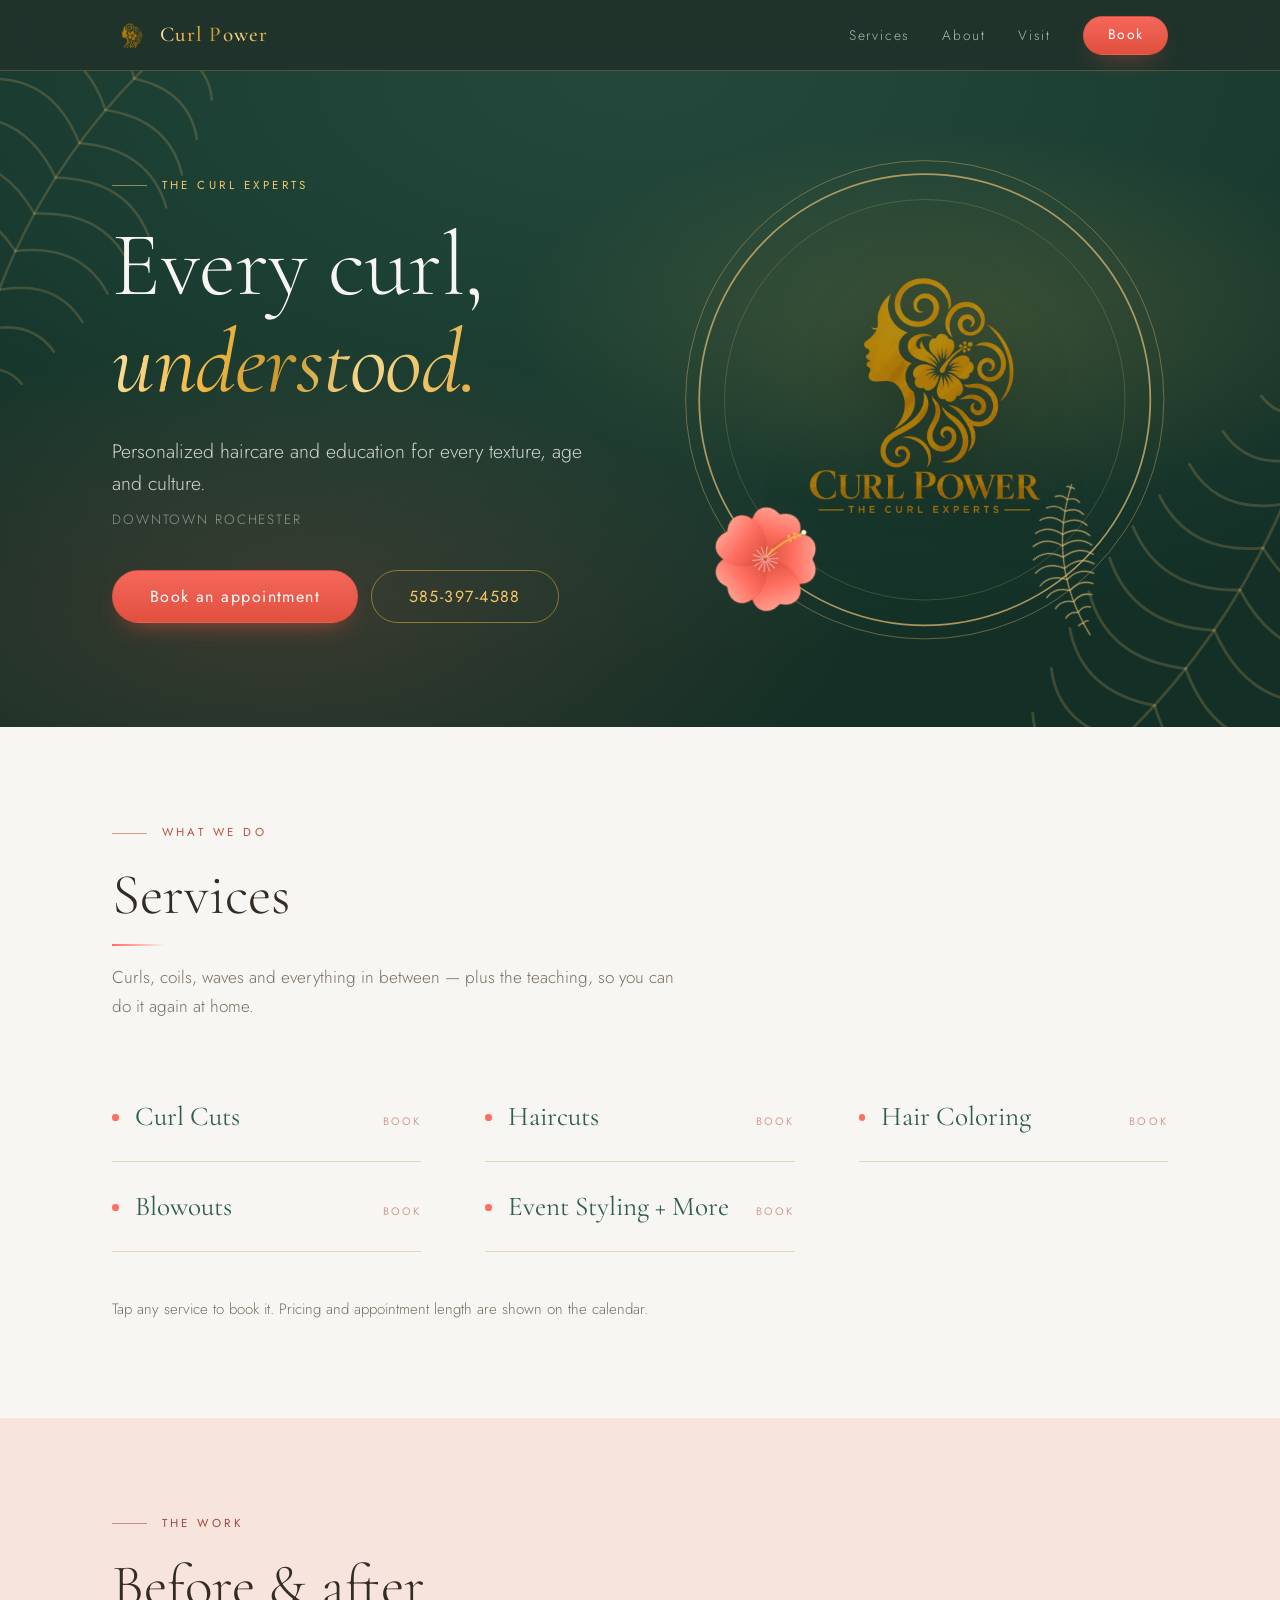
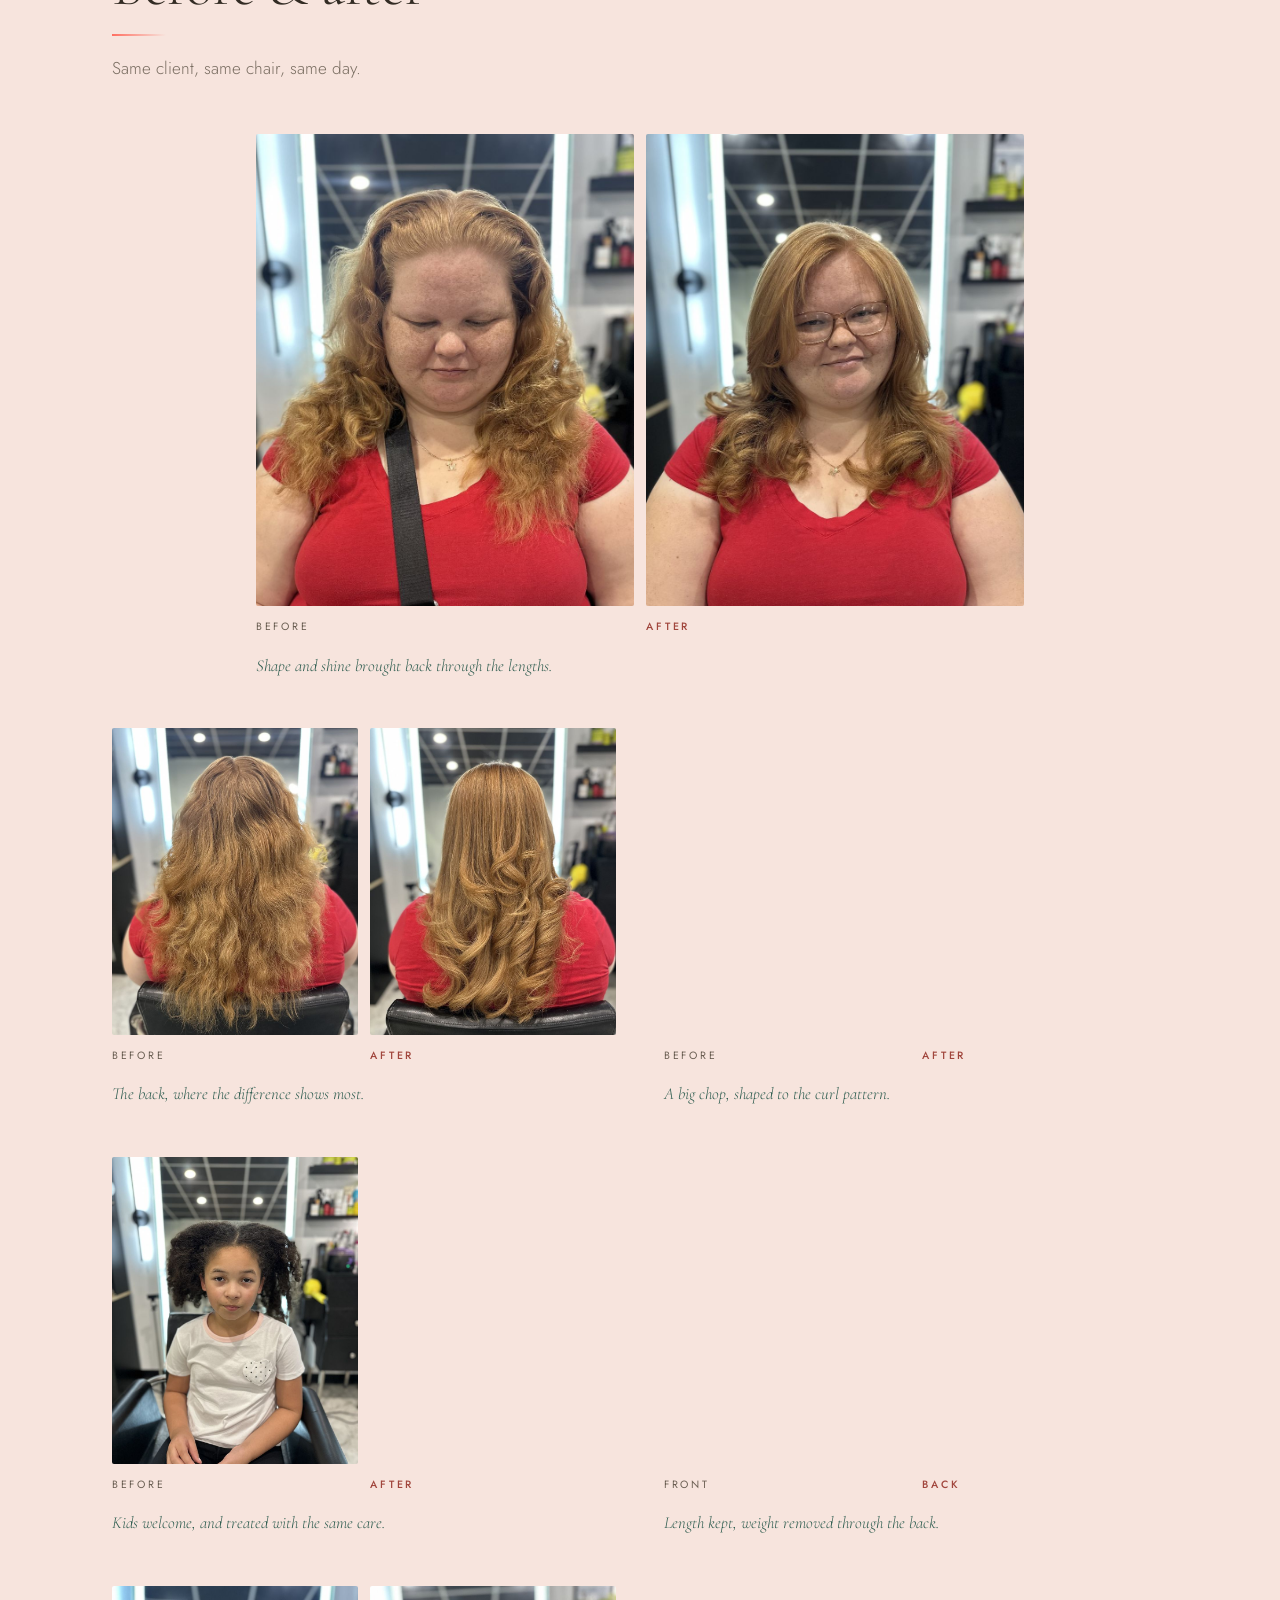
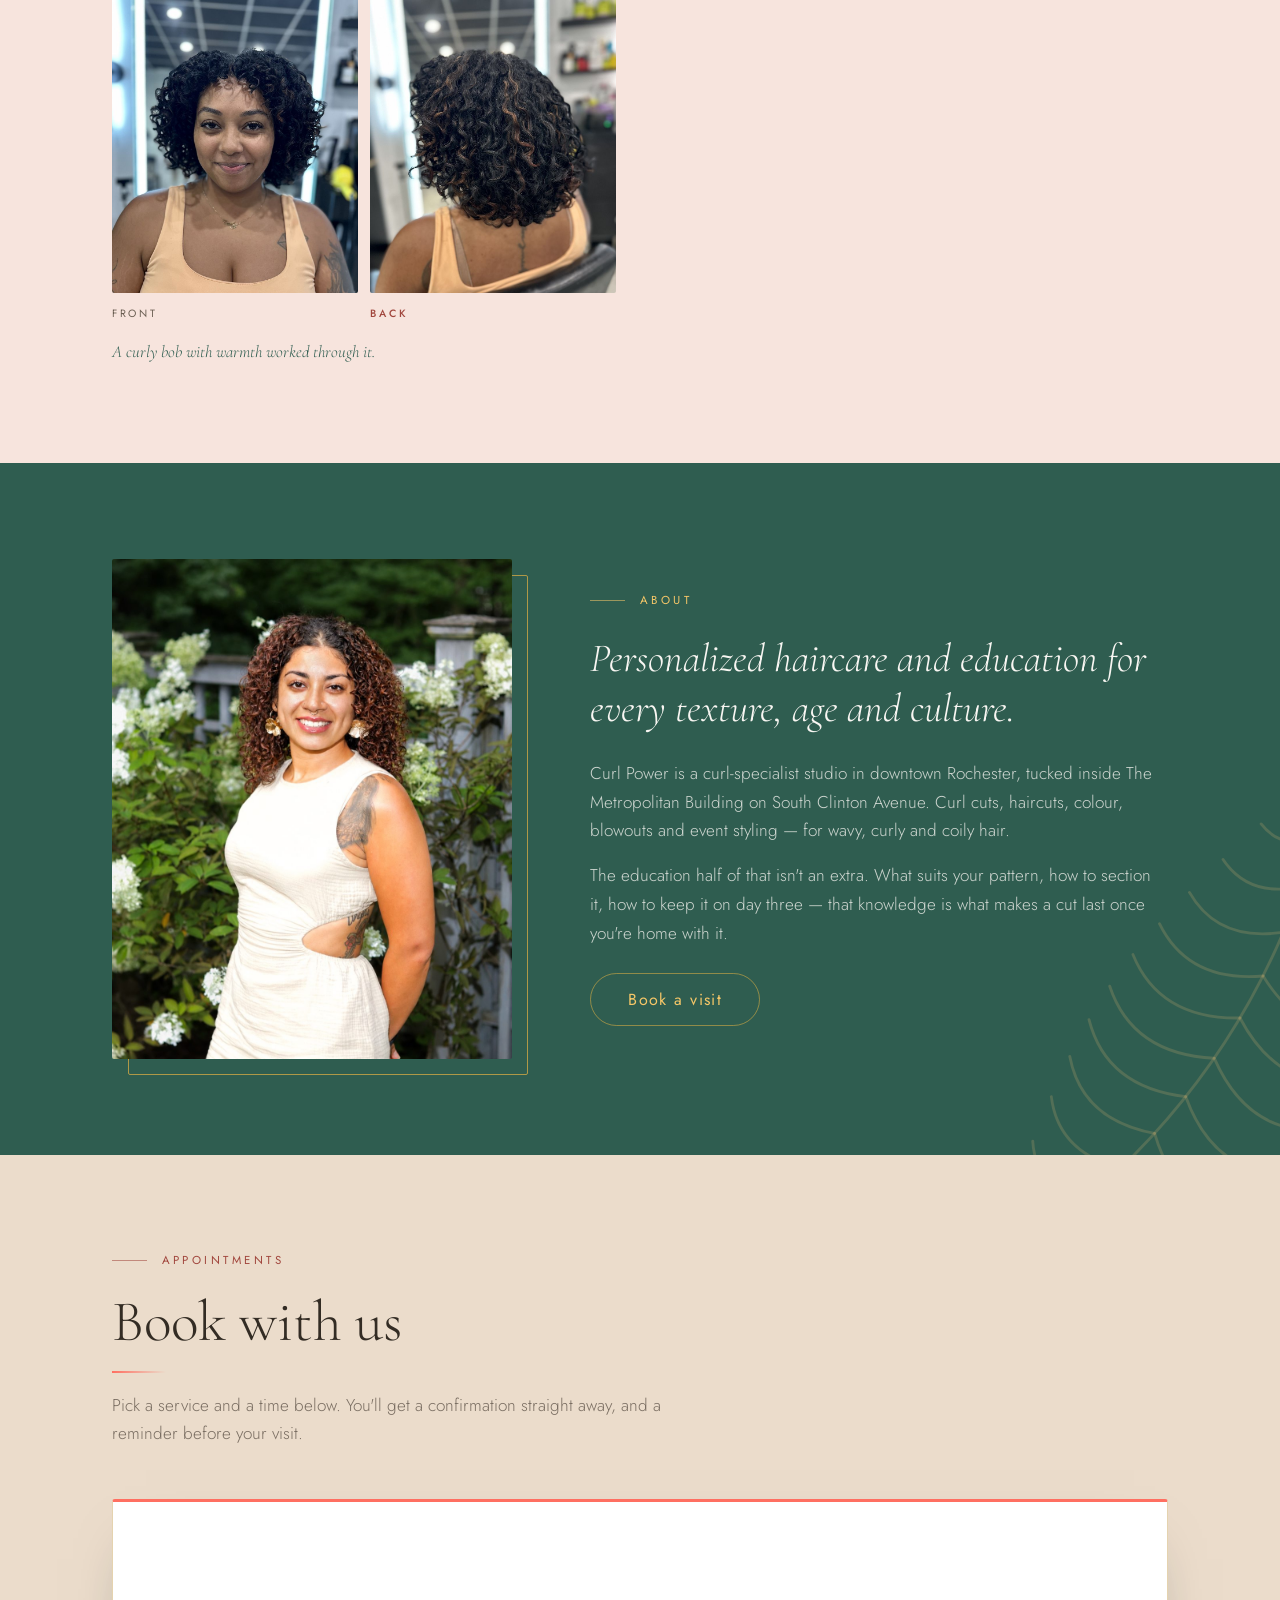
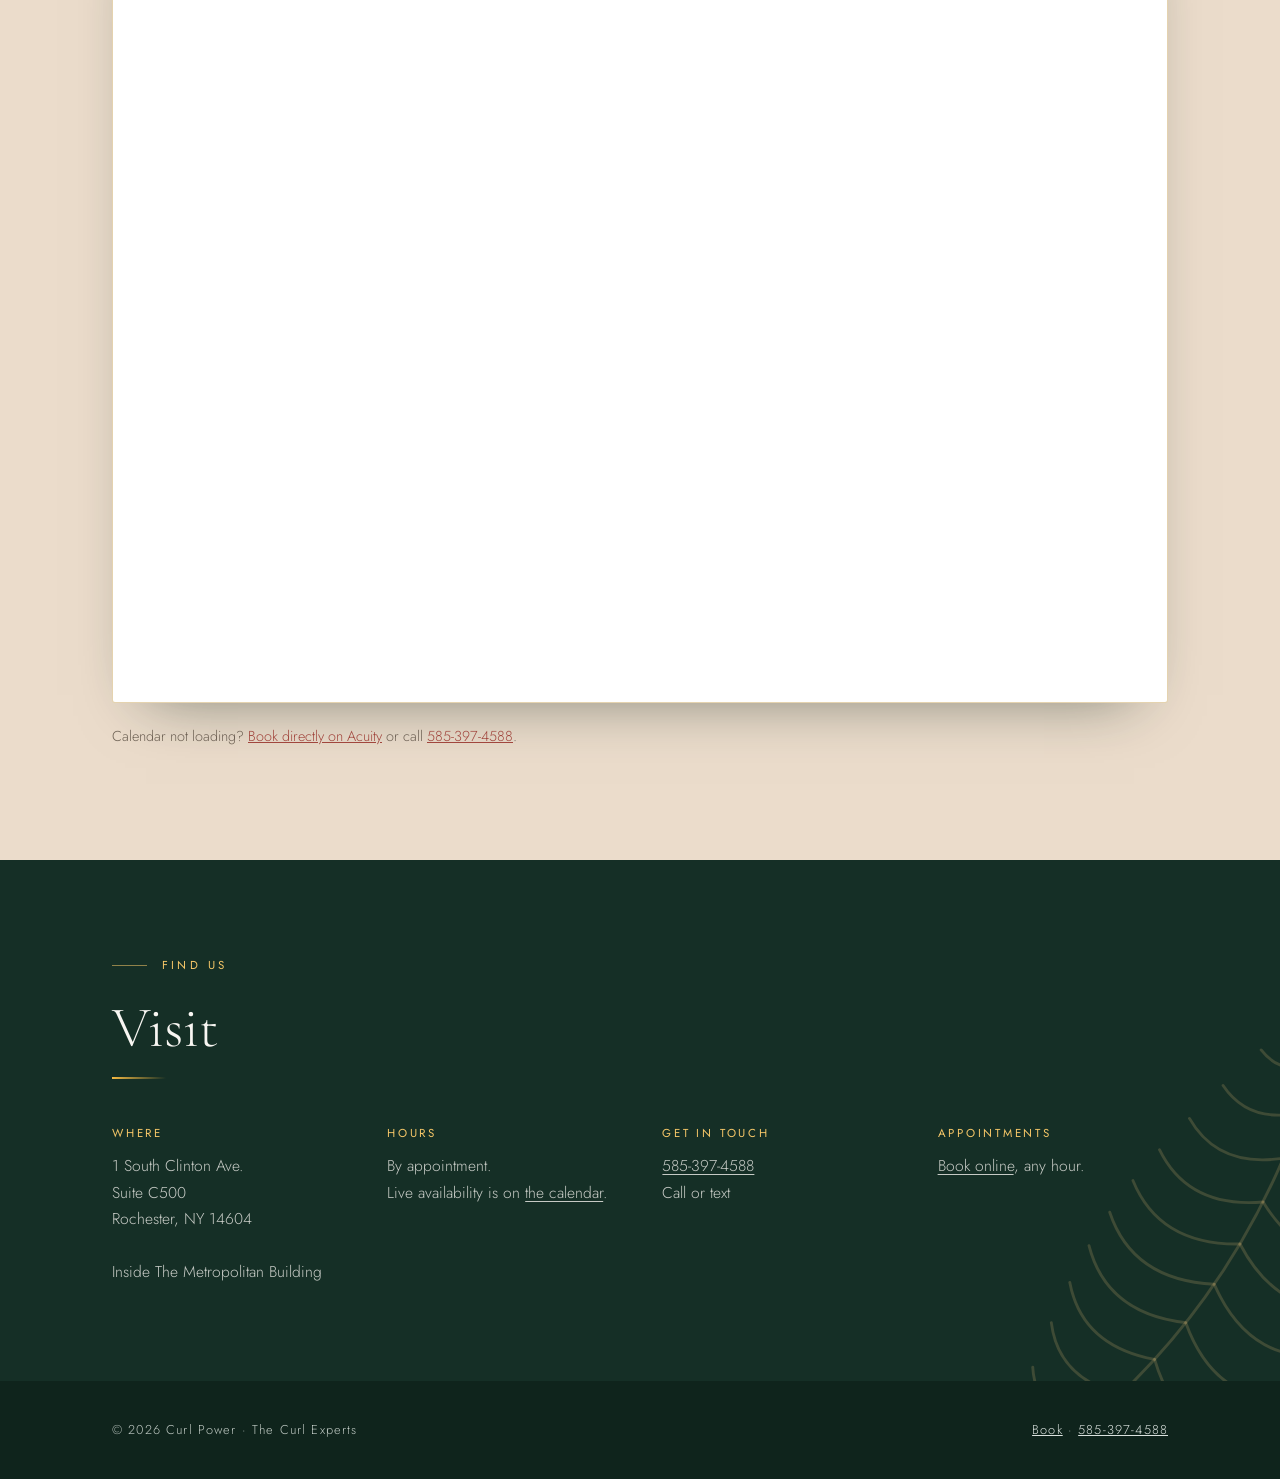
==== commit 337ad539: "Update index.html - icon" ====
--- a/index.html
+++ b/index.html
@@ -16,11 +16,11 @@
   Nothing above is a placeholder showing on the page. The site reads as
   finished as it stands.
 
-  BUILD 2026-09-22-m  — check this against your live site (see below)
-  Assets: logo.png · mark.png · owner.jpg · before-1..4 · after-1..4 · look-1a/1b/2a/2b · apple-touch-icon.png · icon-192/512/maskable.png · favicon-192.png · site.webmanifest · .nojekyll
+  BUILD 2026-09-22-n  — check this against your live site (see below)
+  Assets: logo.png · mark.png · owner.jpg · before-1..4 · after-1..4 · look-1a/1b/2a/2b · apple-touch-icon.png · icon-192.png · icon-512.png · icon-maskable-512.png · site.webmanifest · .nojekyll
   ===========================================================================
 -->
-<html lang="en" data-build="2026-09-22-m">
+<html lang="en" data-build="2026-09-22-n">
 <head>
 <meta charset="utf-8">
 <meta name="viewport" content="width=device-width, initial-scale=1, viewport-fit=cover">
@@ -37,7 +37,7 @@
 <meta property="og:description" content="Personalized haircare and education for every texture, age and culture. Downtown Rochester, NY.">
 <!-- Tab favicon stays on the brand green: gold on white disappears against
      a light browser tab bar. The home-screen icons are white. -->
-<link rel="icon" href="favicon-192.png">
+<link rel="icon" href="icon-192.png">
 <!-- Home-screen icon. 180x180, square, flat white, no transparency.
      iOS fills transparent touch icons with black, so the background is
      baked in rather than left to the phone. -->
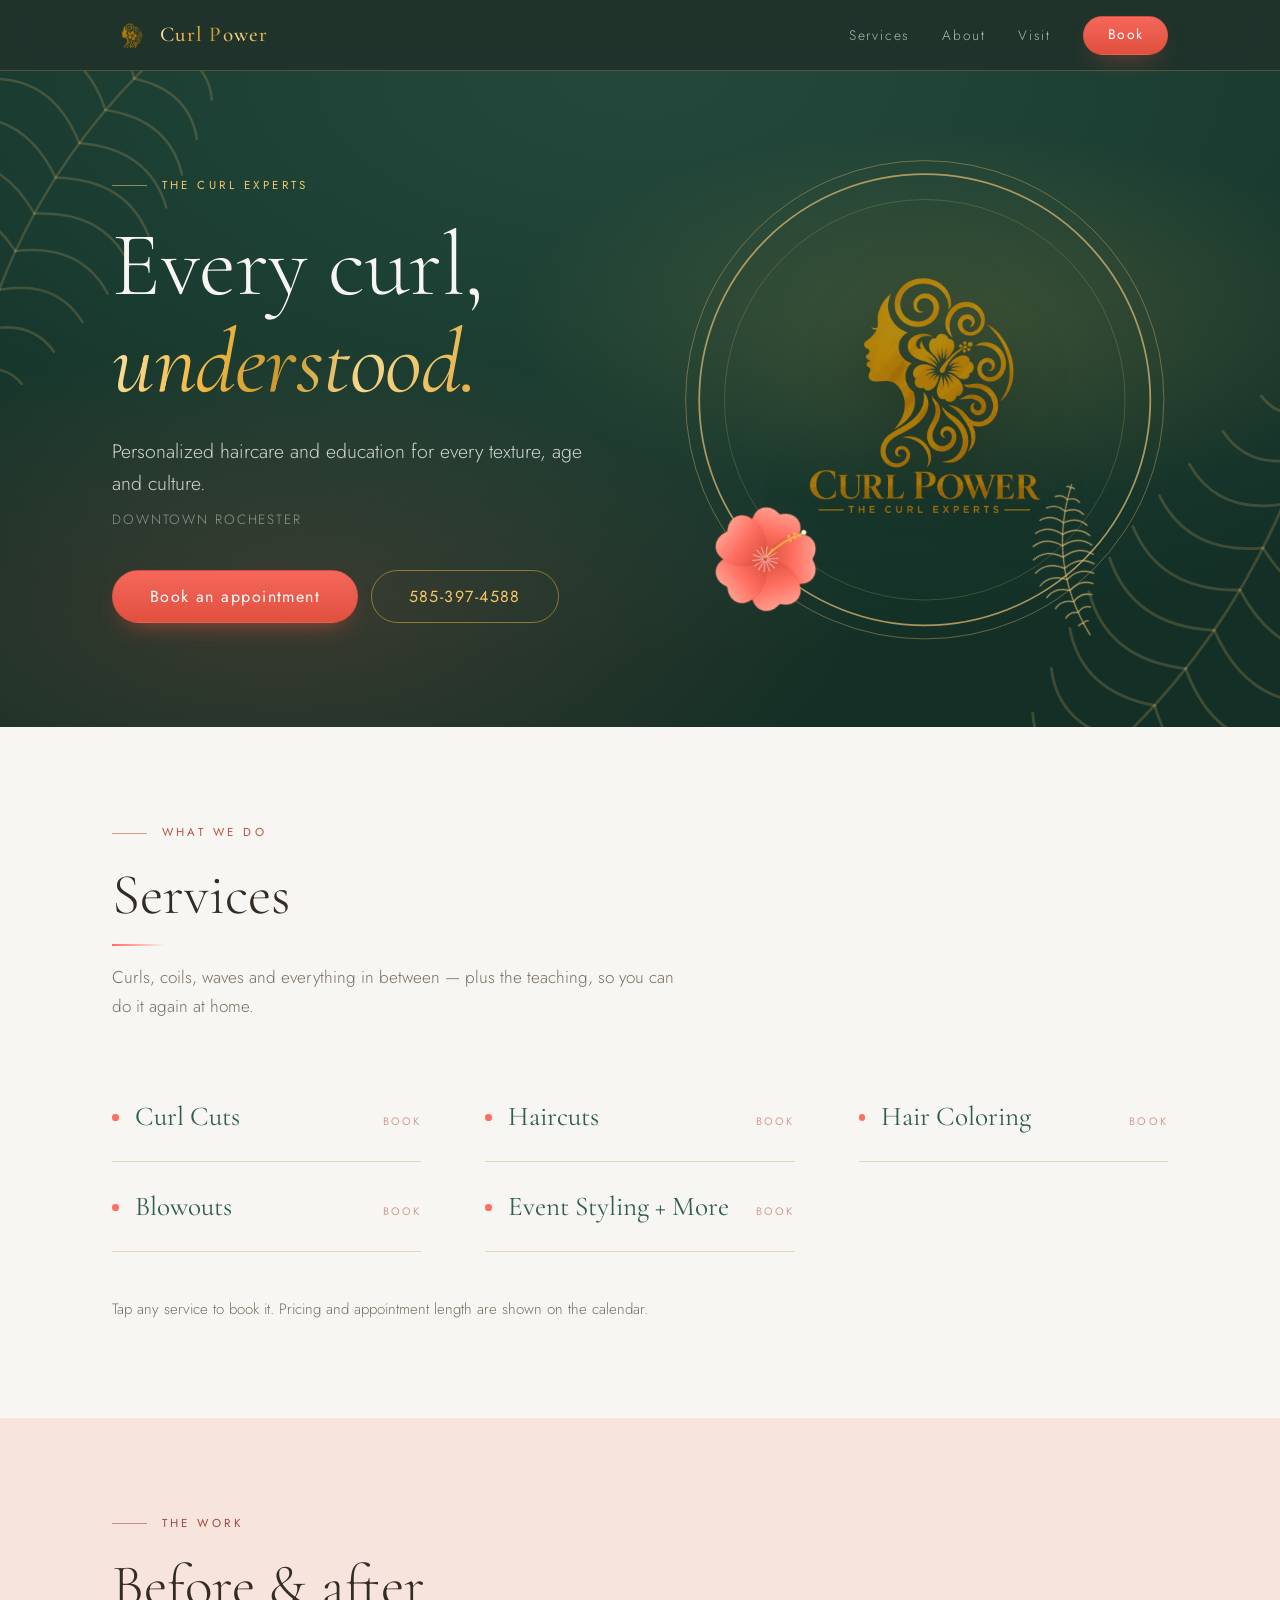
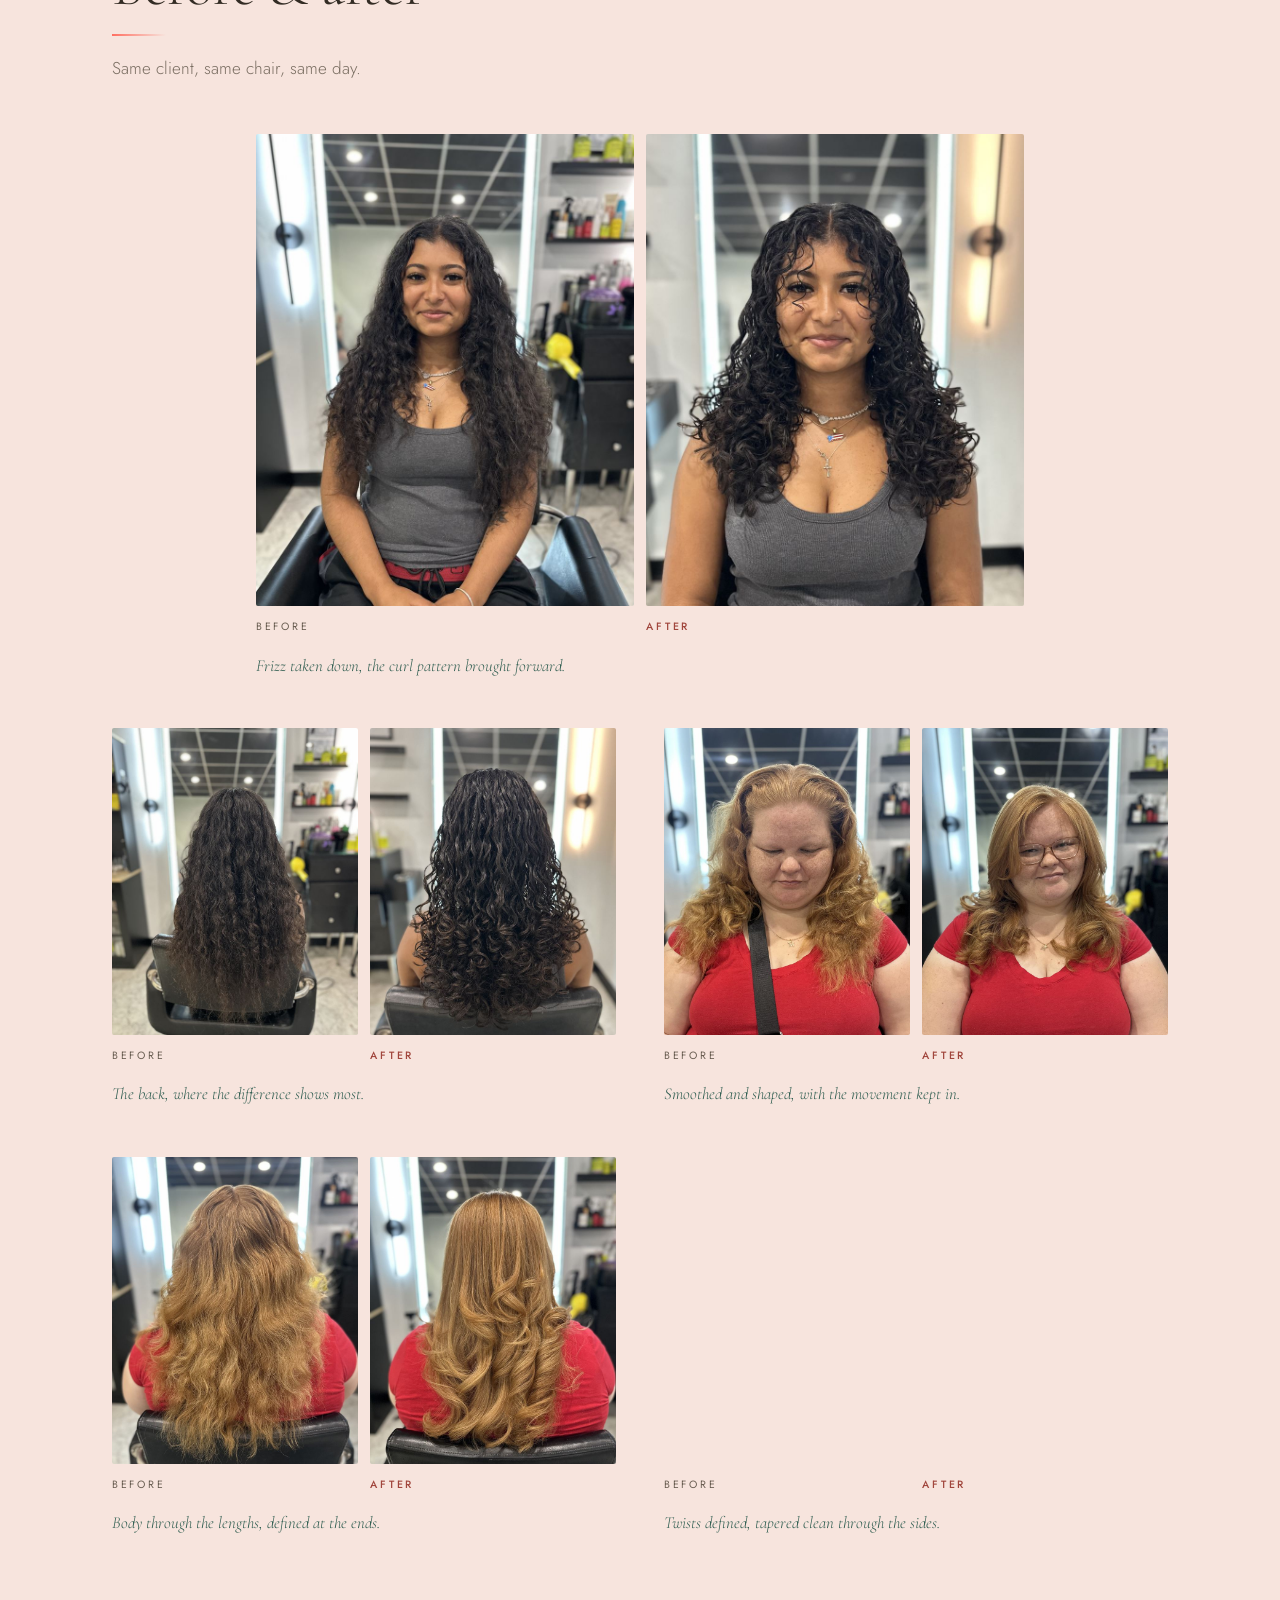
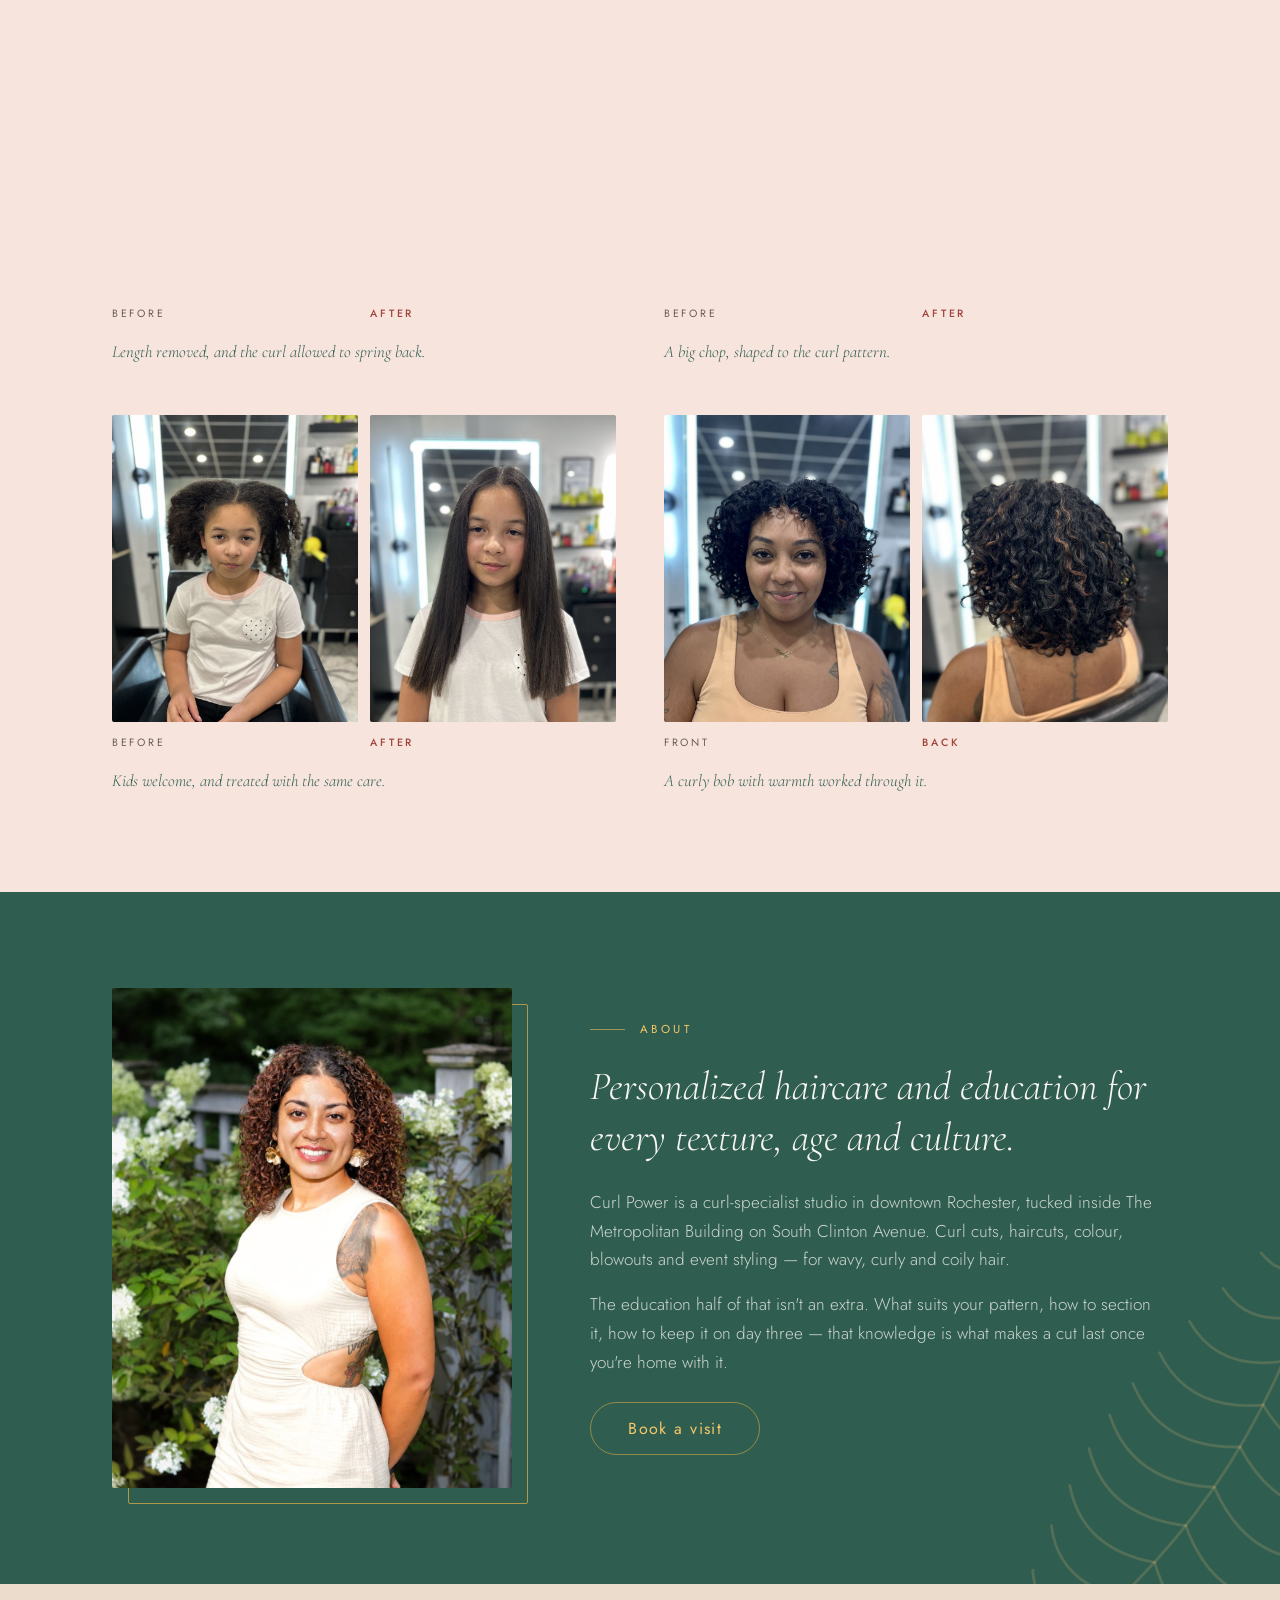
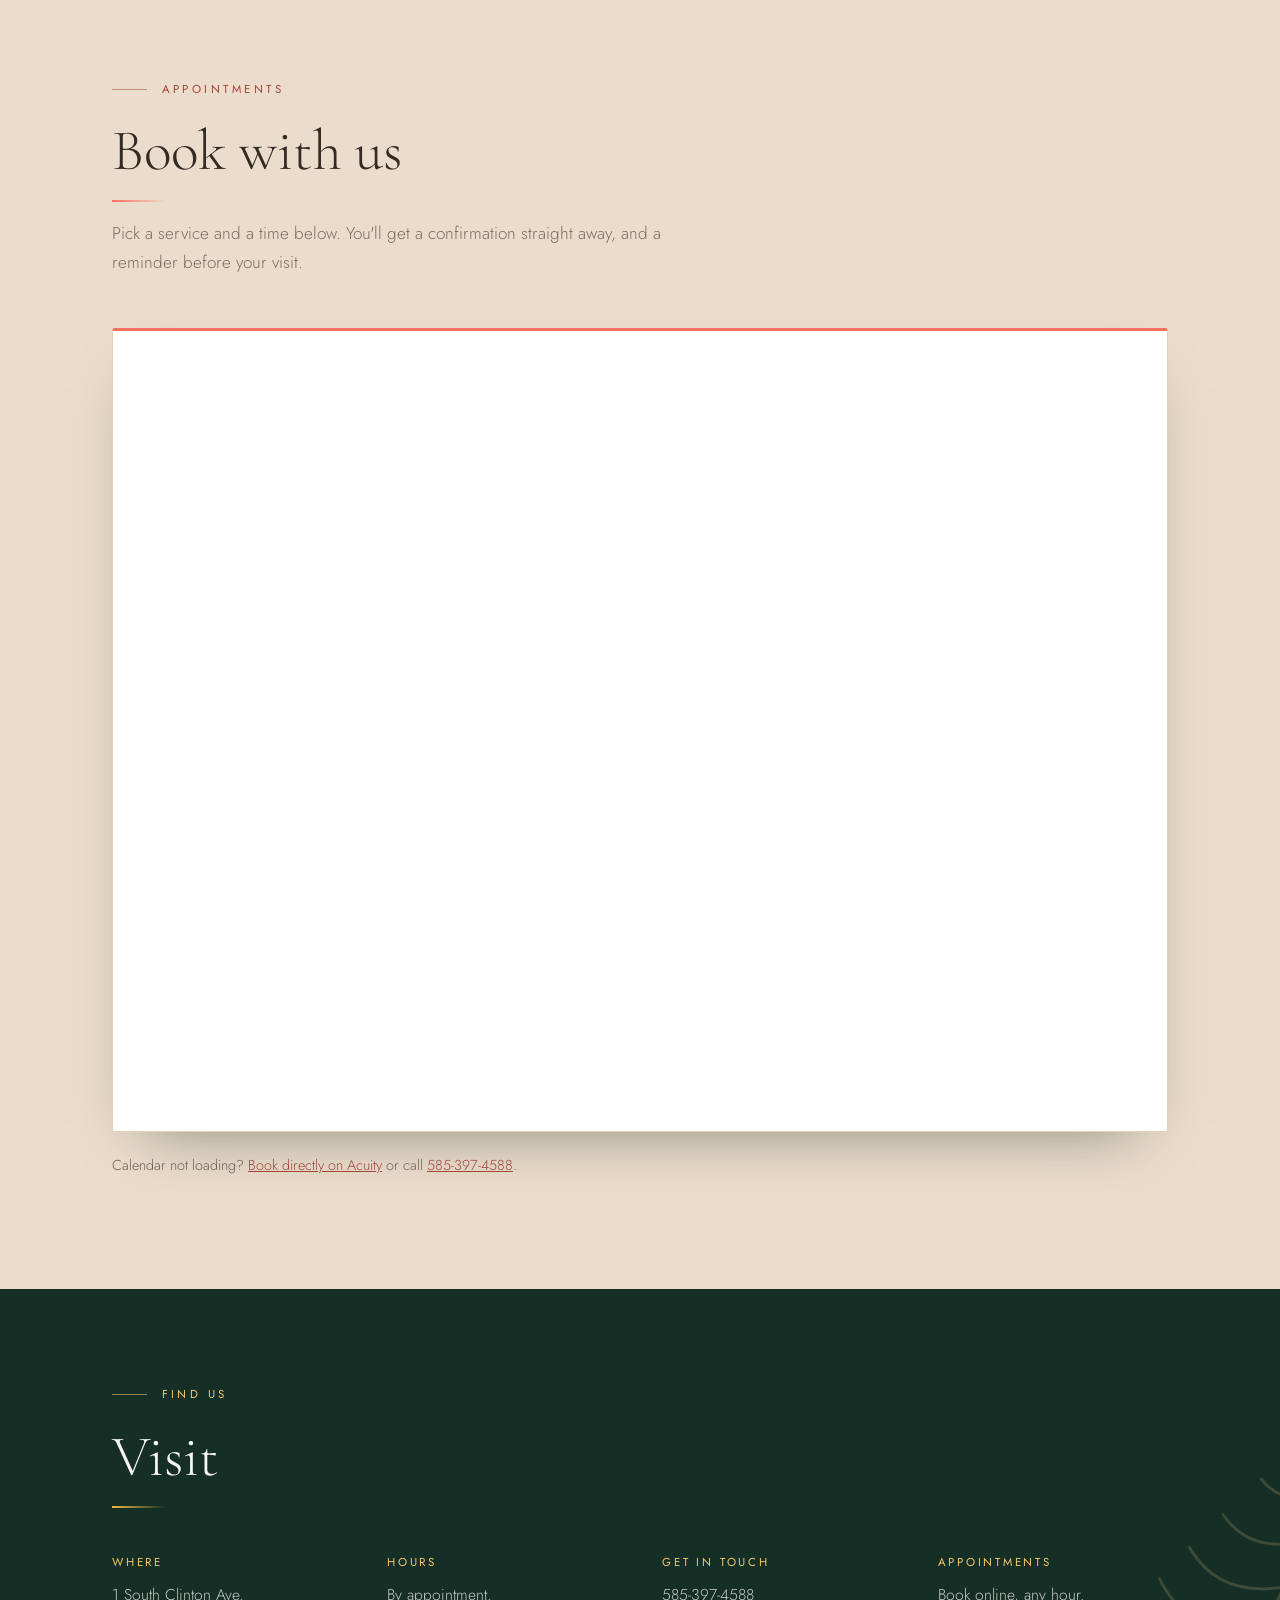
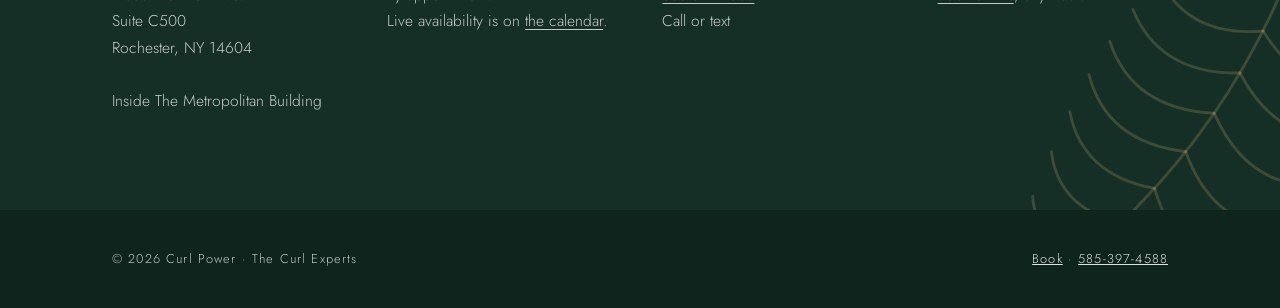
==== commit 6b1dc225: "Update index.html - before after update round 1" ====
--- a/index.html
+++ b/index.html
@@ -16,11 +16,11 @@
   Nothing above is a placeholder showing on the page. The site reads as
   finished as it stands.
 
-  BUILD 2026-09-22-n  — check this against your live site (see below)
-  Assets: logo.png · mark.png · owner.jpg · before-1..4 · after-1..4 · look-1a/1b/2a/2b · apple-touch-icon.png · icon-192.png · icon-512.png · icon-maskable-512.png · site.webmanifest · .nojekyll
+  BUILD 2026-09-22-o  — check this against your live site (see below)
+  Assets: logo.png · mark.png · owner.jpg · ba-01..08-before/after.jpg · look-bob-a/b.jpg · apple-touch-icon.png · icon-192.png · icon-512.png · icon-maskable-512.png · site.webmanifest · .nojekyll
   ===========================================================================
 -->
-<html lang="en" data-build="2026-09-22-n">
+<html lang="en" data-build="2026-09-22-o">
 <head>
 <meta charset="utf-8">
 <meta name="viewport" content="width=device-width, initial-scale=1, viewport-fit=cover">
@@ -356,23 +356,23 @@
 
       <div class="case case-feature">
         <figure>
-          <img src="before-1.jpg" alt="Wave pattern undefined and frizzing, before the appointment" width="850" height="1063" loading="lazy" decoding="async">
-          <figcaption>BEFORE</figcaption>
-        </figure>
-        <figure>
-          <img src="after-1.jpg" alt="The same client after, smooth and shaped with movement through the ends" width="850" height="1063" loading="lazy" decoding="async">
-          <figcaption class="hi">AFTER</figcaption>
-        </figure>
-        <p class="case-note">Shape and shine brought back through the lengths.</p>
-      </div>
-
-      <div class="case">
-        <figure>
-          <img src="before-2.jpg" alt="The same client from behind, before" width="850" height="1063" loading="lazy" decoding="async">
-          <figcaption>BEFORE</figcaption>
-        </figure>
-        <figure>
-          <img src="after-2.jpg" alt="From behind after, with body and defined ends" width="850" height="1063" loading="lazy" decoding="async">
+          <img src="ba-01-before.jpg" alt="Long curls before, undefined and frizzing at the surface" width="800" height="1000" loading="lazy" decoding="async">
+          <figcaption>BEFORE</figcaption>
+        </figure>
+        <figure>
+          <img src="ba-01-after.jpg" alt="The same client after, curls defined and shaped around the face" width="800" height="1000" loading="lazy" decoding="async">
+          <figcaption class="hi">AFTER</figcaption>
+        </figure>
+        <p class="case-note">Frizz taken down, the curl pattern brought forward.</p>
+      </div>
+
+      <div class="case">
+        <figure>
+          <img src="ba-02-before.jpg" alt="The same client from behind, length undefined" width="800" height="1000" loading="lazy" decoding="async">
+          <figcaption>BEFORE</figcaption>
+        </figure>
+        <figure>
+          <img src="ba-02-after.jpg" alt="From behind after, layered with the curl springing back" width="800" height="1000" loading="lazy" decoding="async">
           <figcaption class="hi">AFTER</figcaption>
         </figure>
         <p class="case-note">The back, where the difference shows most.</p>
@@ -380,11 +380,59 @@
 
       <div class="case">
         <figure>
-          <img src="before-3.jpg" alt="Blonde natural curls before the cut, full rounded silhouette" width="850" height="1063" loading="lazy" decoding="async">
-          <figcaption>BEFORE</figcaption>
-        </figure>
-        <figure>
-          <img src="after-3.jpg" alt="After: a short tapered cut, shown in profile" width="850" height="1063" loading="lazy" decoding="async">
+          <img src="ba-03-before.jpg" alt="Wave pattern undefined and frizzing, before the appointment" width="800" height="1000" loading="lazy" decoding="async">
+          <figcaption>BEFORE</figcaption>
+        </figure>
+        <figure>
+          <img src="ba-03-after.jpg" alt="After, smooth and shaped with movement through the ends" width="800" height="1000" loading="lazy" decoding="async">
+          <figcaption class="hi">AFTER</figcaption>
+        </figure>
+        <p class="case-note">Smoothed and shaped, with the movement kept in.</p>
+      </div>
+
+      <div class="case">
+        <figure>
+          <img src="ba-04-before.jpg" alt="The same client from behind, before" width="800" height="1000" loading="lazy" decoding="async">
+          <figcaption>BEFORE</figcaption>
+        </figure>
+        <figure>
+          <img src="ba-04-after.jpg" alt="From behind after, with body through the lengths" width="800" height="1000" loading="lazy" decoding="async">
+          <figcaption class="hi">AFTER</figcaption>
+        </figure>
+        <p class="case-note">Body through the lengths, defined at the ends.</p>
+      </div>
+
+      <div class="case">
+        <figure>
+          <img src="ba-05-before.jpg" alt="A male client before, coils grown out and losing their shape" width="800" height="1000" loading="lazy" decoding="async">
+          <figcaption>BEFORE</figcaption>
+        </figure>
+        <figure>
+          <img src="ba-05-after.jpg" alt="After, twists defined and tapered clean through the sides" width="800" height="1000" loading="lazy" decoding="async">
+          <figcaption class="hi">AFTER</figcaption>
+        </figure>
+        <p class="case-note">Twists defined, tapered clean through the sides.</p>
+      </div>
+
+      <div class="case">
+        <figure>
+          <img src="ba-06-before.jpg" alt="Long curls with grey running through, undefined before the cut" width="800" height="1000" loading="lazy" decoding="async">
+          <figcaption>BEFORE</figcaption>
+        </figure>
+        <figure>
+          <img src="ba-06-after.jpg" alt="After, shorter and shaped, curl and grey both catching the light" width="800" height="1000" loading="lazy" decoding="async">
+          <figcaption class="hi">AFTER</figcaption>
+        </figure>
+        <p class="case-note">Length removed, and the curl allowed to spring back.</p>
+      </div>
+
+      <div class="case">
+        <figure>
+          <img src="ba-07-before.jpg" alt="Blonde natural curls before the cut, full rounded silhouette" width="800" height="1000" loading="lazy" decoding="async">
+          <figcaption>BEFORE</figcaption>
+        </figure>
+        <figure>
+          <img src="ba-07-after.jpg" alt="After: a short tapered cut, shown in profile" width="800" height="1000" loading="lazy" decoding="async">
           <figcaption class="hi">AFTER</figcaption>
         </figure>
         <p class="case-note">A big chop, shaped to the curl pattern.</p>
@@ -392,11 +440,11 @@
 
       <div class="case">
         <figure>
-          <img src="before-4.jpg" alt="A young client before, curls undefined" width="850" height="1063" loading="lazy" decoding="async">
-          <figcaption>BEFORE</figcaption>
-        </figure>
-        <figure>
-          <img src="after-4.jpg" alt="After, smoothed and cut to one clean length" width="850" height="1063" loading="lazy" decoding="async">
+          <img src="ba-08-before.jpg" alt="A young client before, curls undefined" width="800" height="1000" loading="lazy" decoding="async">
+          <figcaption>BEFORE</figcaption>
+        </figure>
+        <figure>
+          <img src="ba-08-after.jpg" alt="After, smoothed and cut to one clean length" width="800" height="1000" loading="lazy" decoding="async">
           <figcaption class="hi">AFTER</figcaption>
         </figure>
         <p class="case-note">Kids welcome, and treated with the same care.</p>
@@ -404,23 +452,11 @@
 
       <div class="case">
         <figure>
-          <img src="look-1a.jpg" alt="Long curls cut and defined, front view" width="850" height="1063" loading="lazy" decoding="async">
+          <img src="look-bob-a.jpg" alt="A curly bob with volume through the crown" width="800" height="1000" loading="lazy" decoding="async">
           <figcaption>FRONT</figcaption>
         </figure>
         <figure>
-          <img src="look-1b.jpg" alt="The same cut from the back, layered through the length" width="850" height="1063" loading="lazy" decoding="async">
-          <figcaption class="hi">BACK</figcaption>
-        </figure>
-        <p class="case-note">Length kept, weight removed through the back.</p>
-      </div>
-
-      <div class="case">
-        <figure>
-          <img src="look-2a.jpg" alt="A curly bob with volume through the crown" width="850" height="1063" loading="lazy" decoding="async">
-          <figcaption>FRONT</figcaption>
-        </figure>
-        <figure>
-          <img src="look-2b.jpg" alt="The bob from the back, warm highlights through the curl" width="850" height="1063" loading="lazy" decoding="async">
+          <img src="look-bob-b.jpg" alt="The bob from the back, warm highlights through the curl" width="800" height="1000" loading="lazy" decoding="async">
           <figcaption class="hi">BACK</figcaption>
         </figure>
         <p class="case-note">A curly bob with warmth worked through it.</p>
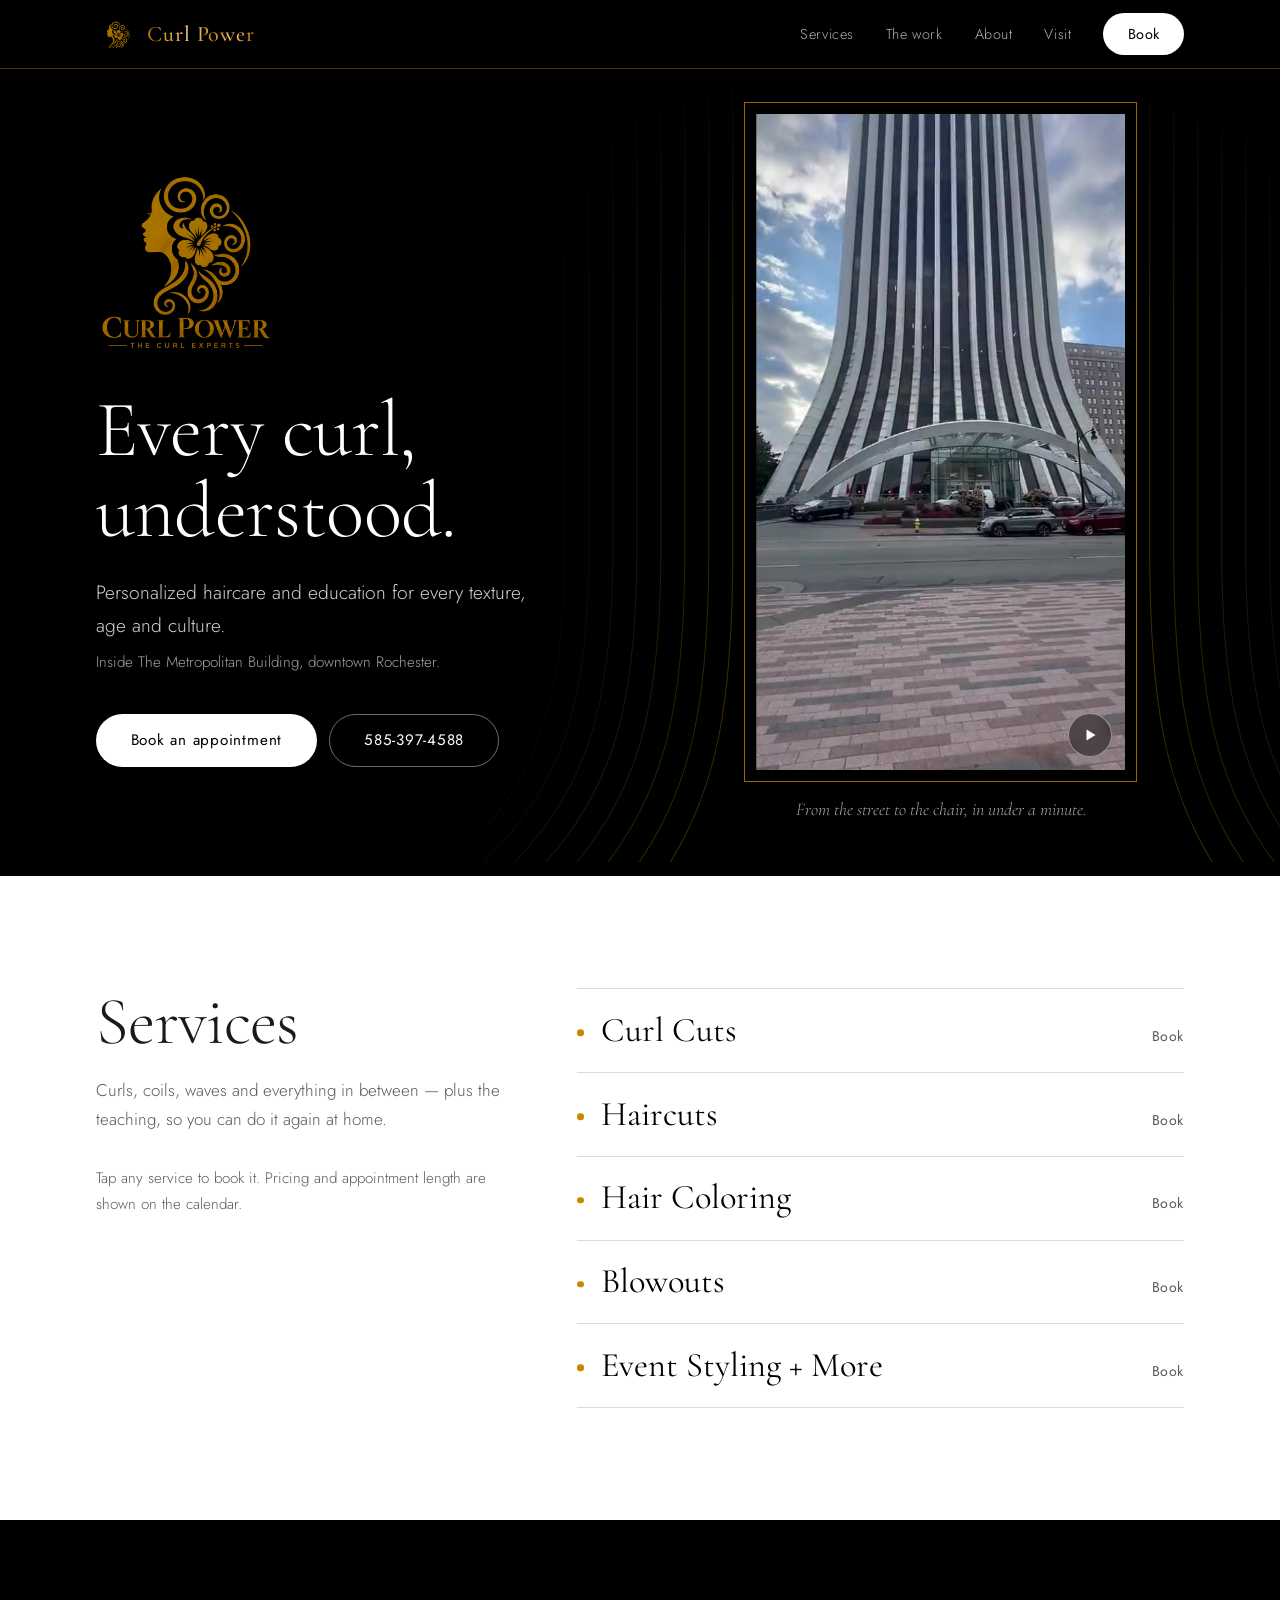
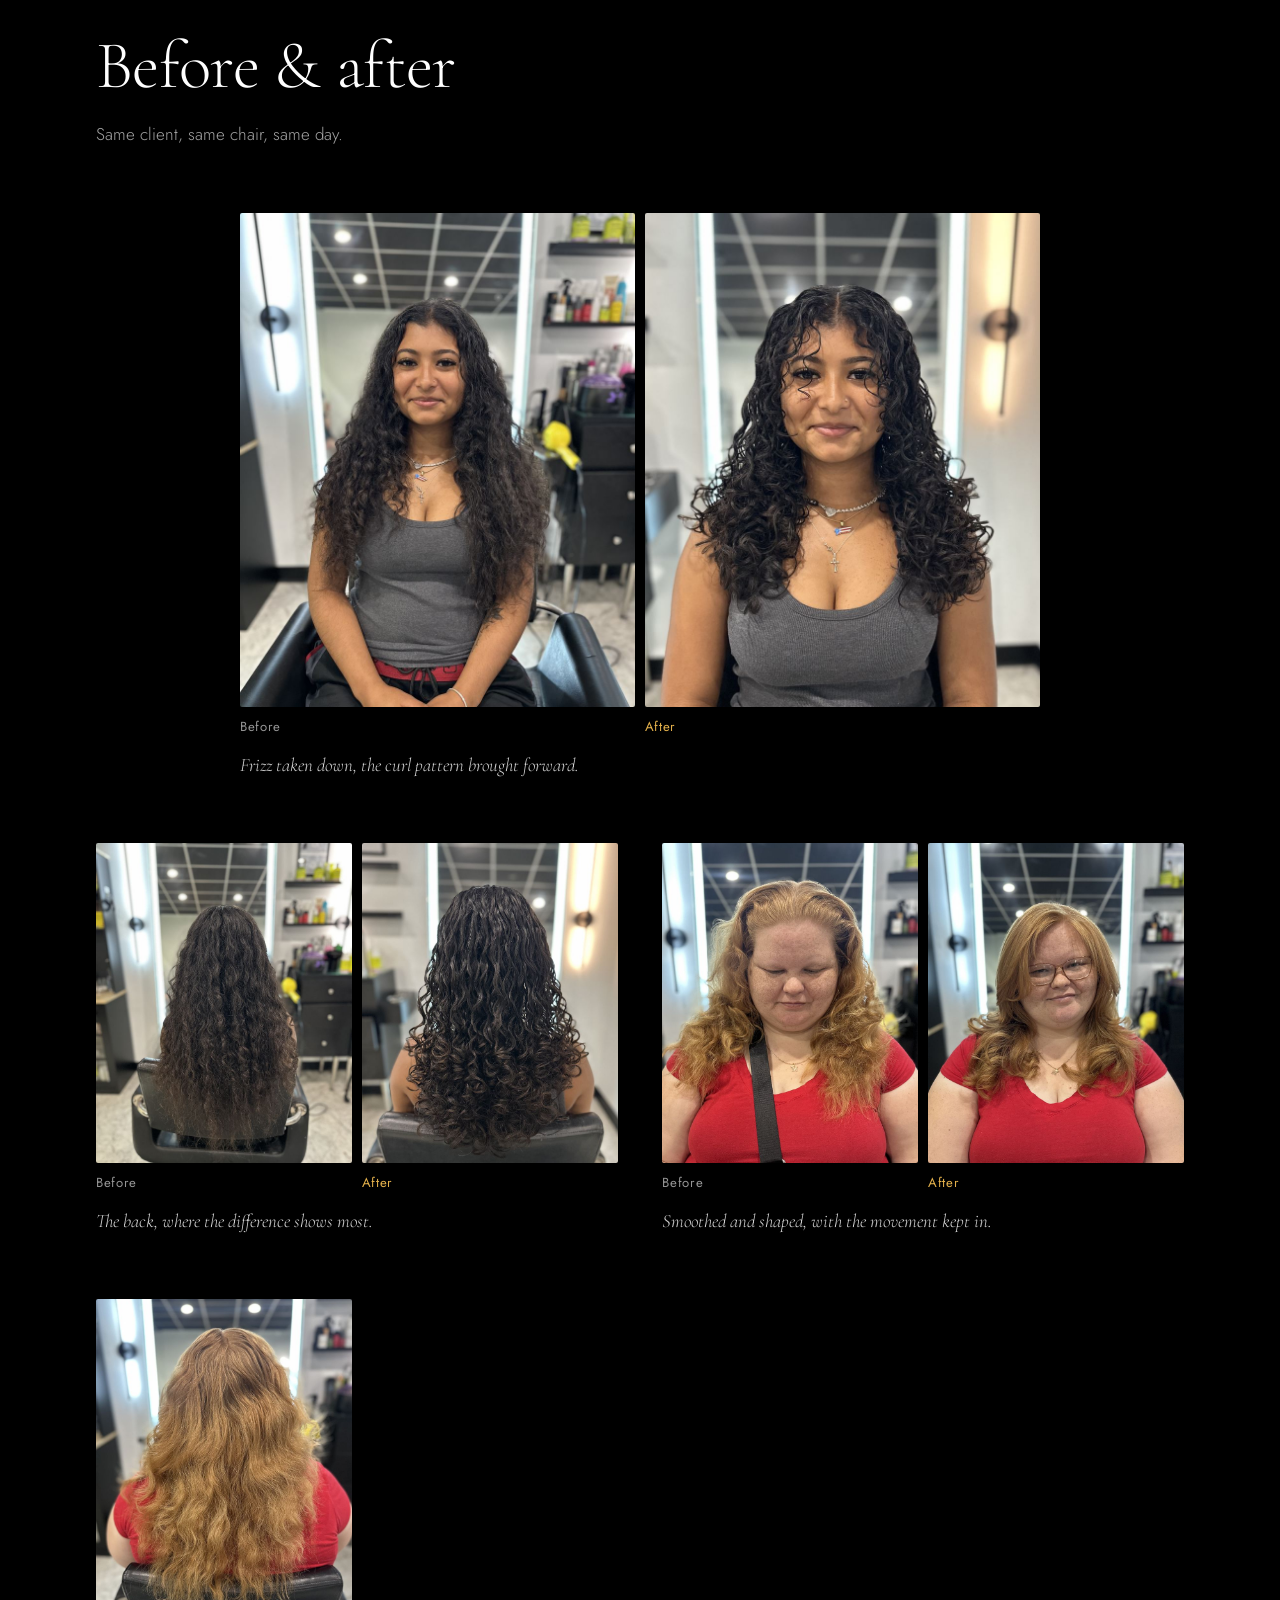
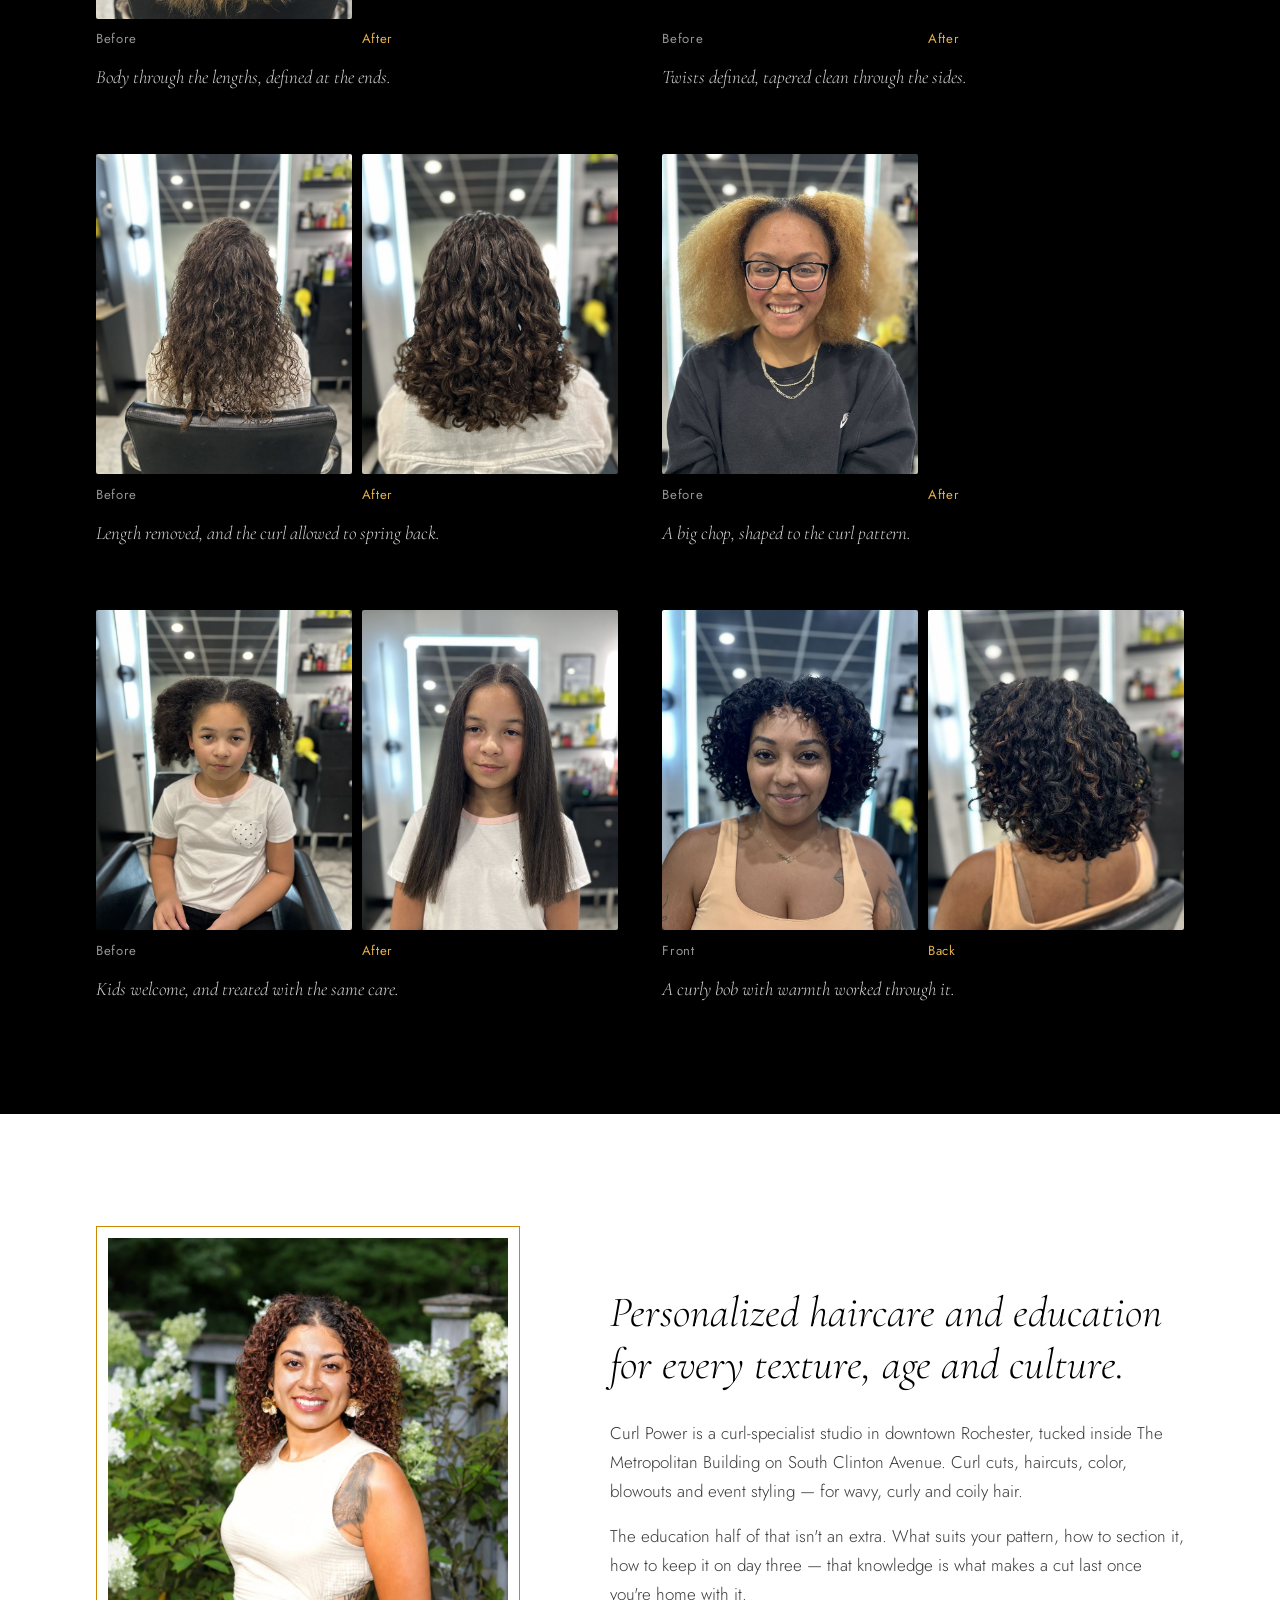
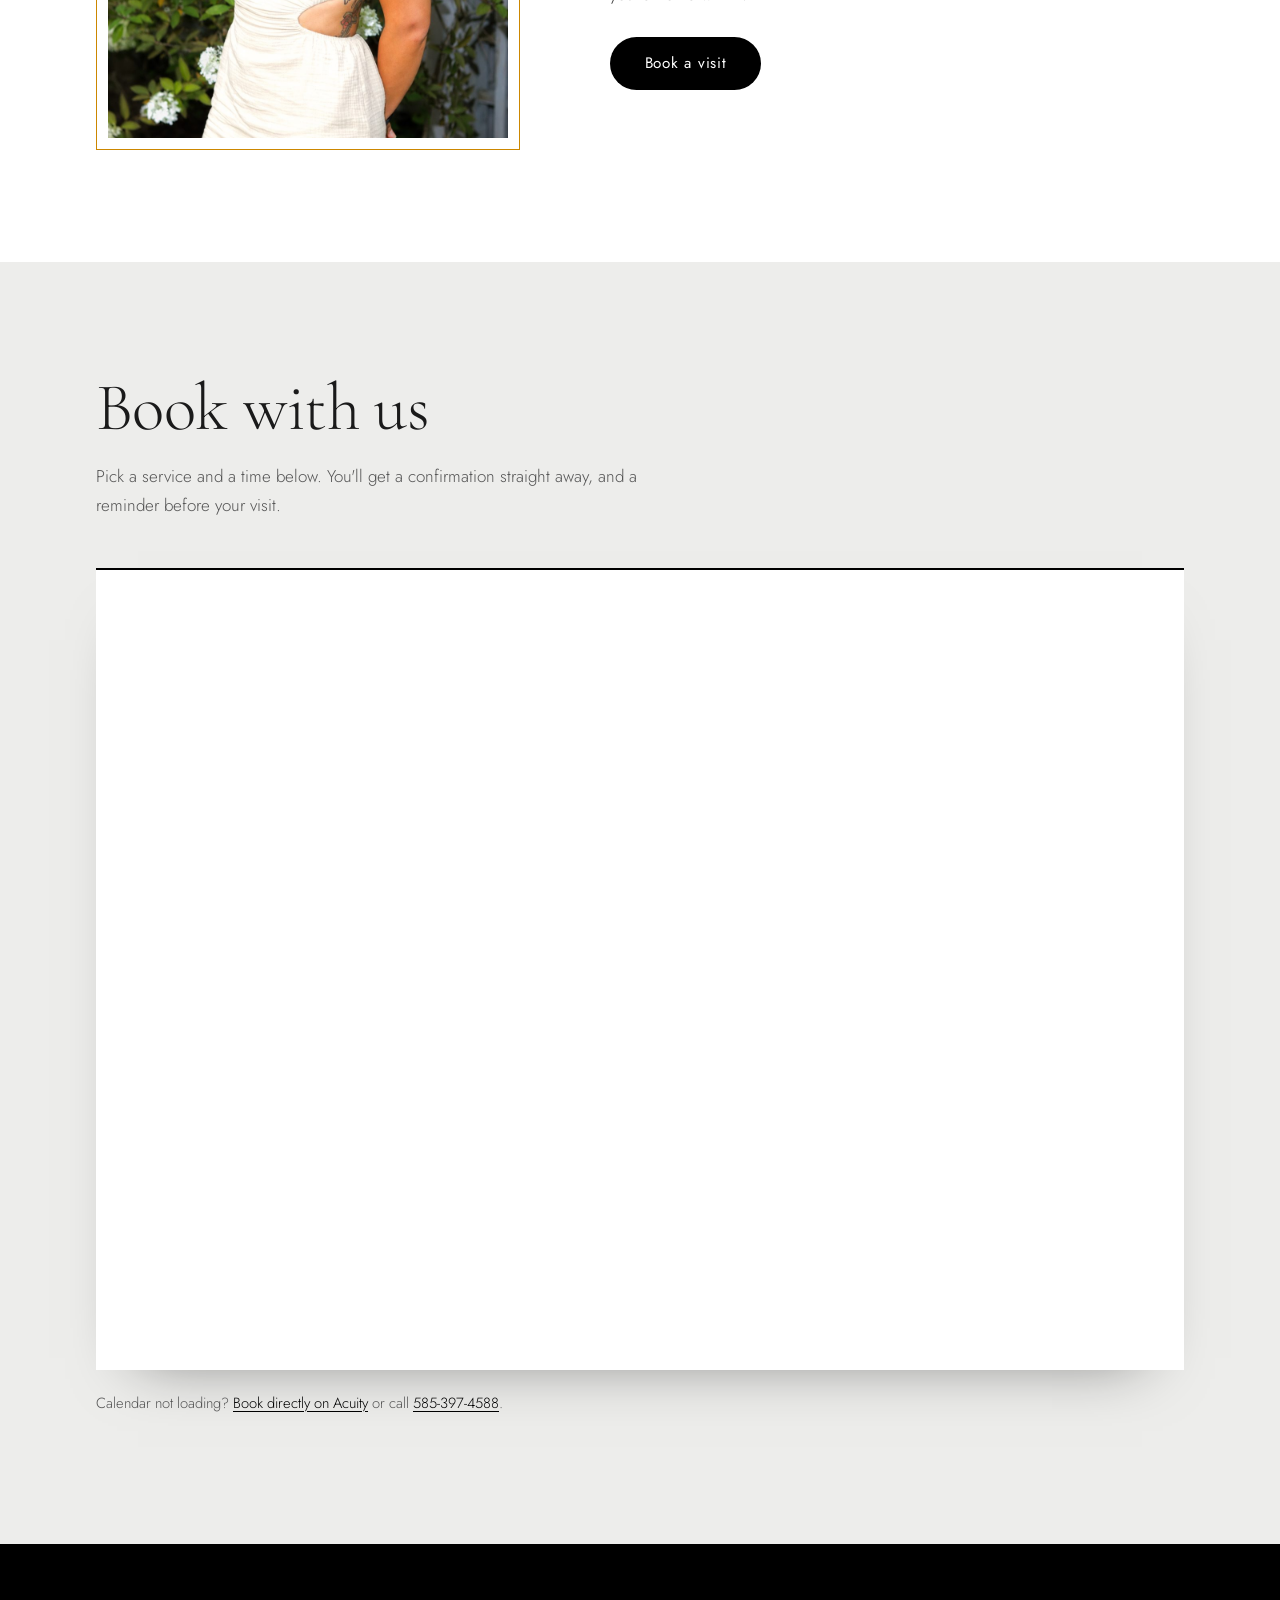
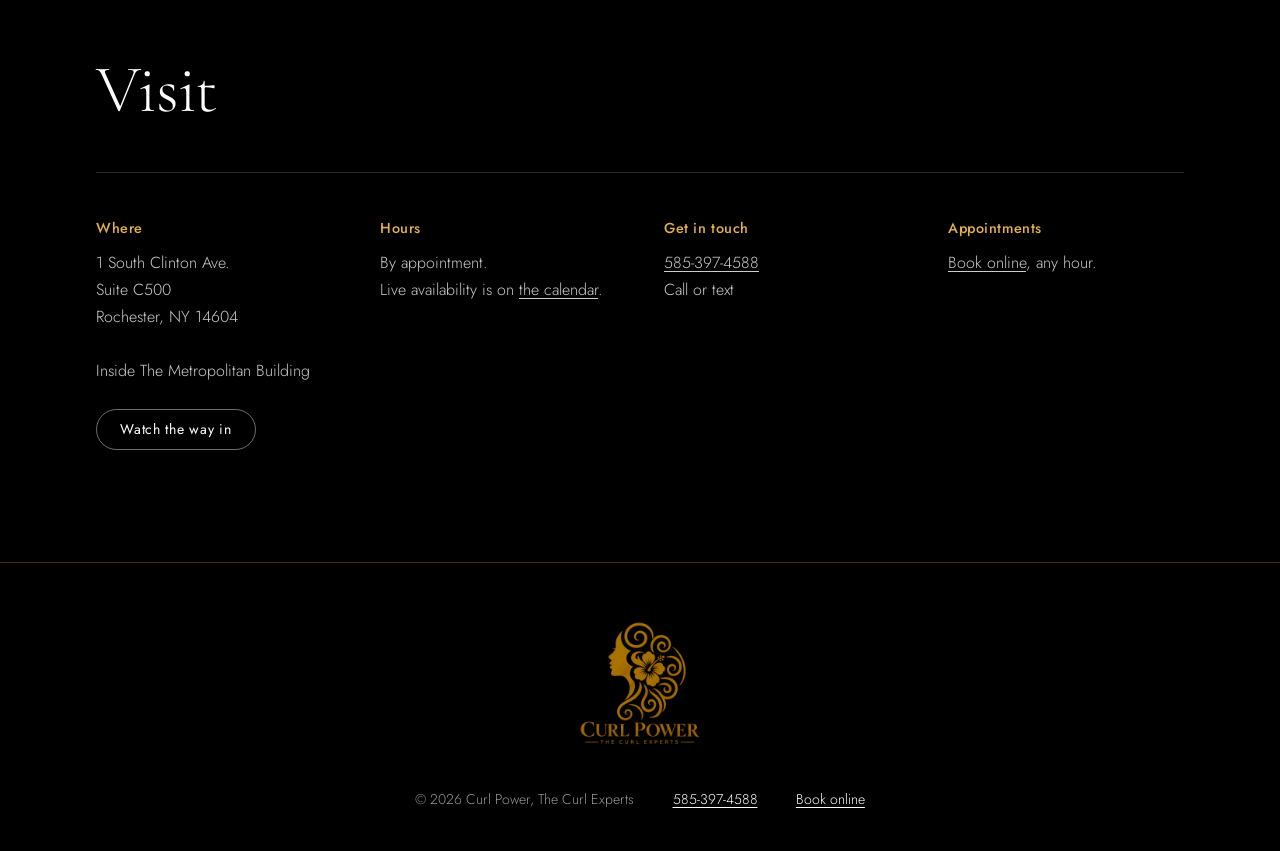
==== commit 789a3bcc: "Rename index (4).html to index.html" ====
--- a/index.html
+++ b/index.html
@@ -2,8 +2,14 @@
 <!--
   ===========================================================================
   CURL POWER — website
-  Palette from the Crown Oasis brand board, with deeper shades of the same
-  green used as grounds so the gold reads as metal rather than flat yellow.
+  Black and white, taken from The Metropolitan itself: the tower's black and
+  white fins, the glass, the stone floors. Gold appears only where the logo
+  would put it: the wordmark, fine lines, the "After" captions.
+
+  The way-in video (way-in.mp4) is the centrepiece. It plays silently on a
+  loop, pauses itself when scrolled out of view, and stays on its poster
+  frame for anyone whose phone asks for reduced motion or data saving. They
+  get a play button instead.
 
   OPTIONAL, WHENEVER YOU GET TO IT (each is marked with a comment in place):
     1. canonical + og:url tags, once the domain resolves
@@ -16,11 +22,11 @@
   Nothing above is a placeholder showing on the page. The site reads as
   finished as it stands.
 
-  BUILD 2026-09-22-o  — check this against your live site (see below)
-  Assets: logo.png · mark.png · owner.jpg · ba-01..08-before/after.jpg · look-bob-a/b.jpg · apple-touch-icon.png · icon-192.png · icon-512.png · icon-maskable-512.png · site.webmanifest · .nojekyll
+  BUILD 2026-10-07-a  — view source on the live site to confirm it updated
+  Assets: logo.png · mark.png · way-in.mp4 · way-in-poster.jpg · owner.jpg · ba-01..08-before/after.jpg · look-bob-a/b.jpg · apple-touch-icon.png · icon-192.png · icon-512.png · icon-maskable-512.png · site.webmanifest
   ===========================================================================
 -->
-<html lang="en" data-build="2026-09-22-o">
+<html lang="en" data-build="2026-10-07-a">
 <head>
 <meta charset="utf-8">
 <meta name="viewport" content="width=device-width, initial-scale=1, viewport-fit=cover">
@@ -35,333 +41,342 @@
 <meta property="og:type" content="website">
 <meta property="og:title" content="Curl Power — The Curl Experts">
 <meta property="og:description" content="Personalized haircare and education for every texture, age and culture. Downtown Rochester, NY.">
-<!-- Tab favicon stays on the brand green: gold on white disappears against
-     a light browser tab bar. The home-screen icons are white. -->
+<!-- Tab and home-screen icons: the gold mark on white. -->
 <link rel="icon" href="icon-192.png">
-<!-- Home-screen icon. 180x180, square, flat white, no transparency.
-     iOS fills transparent touch icons with black, so the background is
-     baked in rather than left to the phone. -->
 <link rel="apple-touch-icon" href="apple-touch-icon.png">
 <link rel="manifest" href="site.webmanifest">
-<meta name="theme-color" content="#1D4034">
+<meta name="theme-color" content="#000000">
 <!-- Without this, iOS truncates the page <title> under the icon and you get
      "CurlPower—Th...". This sets the label explicitly. -->
 <meta name="apple-mobile-web-app-title" content="Curl Power">
 <meta name="application-name" content="Curl Power">
 <link rel="preconnect" href="https://fonts.googleapis.com">
 <link rel="preconnect" href="https://fonts.gstatic.com" crossorigin>
-<link href="https://fonts.googleapis.com/css2?family=Cormorant+Garamond:ital,wght@0,300;0,400;0,500;0,600;1,300;1,400&family=Jost:wght@300;400;500&display=swap" rel="stylesheet">
-
+<link href="https://fonts.googleapis.com/css2?family=Cormorant+Garamond:ital,wght@0,300;0,400;0,500;1,300;1,400&family=Jost:wght@300;400;500&display=swap" rel="stylesheet">
+<!-- The poster is the first thing painted in the hero, so fetch it early. -->
+<link rel="preload" as="image" href="way-in-poster.jpg">
 <style>
 :root{
-  --green-900:#0F241C;
-  --green-800:#152F26;
-  --green:#1D4034;
-  --green-mid:#2F5D50;
-  --gold:#F4B942;
-  --gold-text:#F6C768;
-  --gold-muted:#CFAF6E;
-  --coral:#FF6F61;
-  --coral-strong:#F05A4B;
-  --coral-text:#B85046;
-  --coral-on-sand:#A1463D;
-  --sand:#EBDCCB;
-  --blush:#F7E4DD;
-  --paper:#F8F6F2;
-  --ink:#332C24;
-  --muted:#7A6E62;
-  --display:"Cormorant Garamond",Georgia,serif;
-  --body:"Jost","Segoe UI",system-ui,sans-serif;
+  --black:#000;
+  --white:#fff;
+  --stone:#EDEDEB;            /* the lobby's stone, for the booking band */
+  --ink:#1A1A1A;              /* body text on white */
+  --grey:#5A5A5A;             /* quieter text on white */
+  --grey-d:rgba(255,255,255,.64); /* quieter text on black */
+  --rule:rgba(0,0,0,.14);
+  --rule-d:rgba(255,255,255,.16);
+  --gold:#CC8700;             /* sampled from the logo's foil */
+  --gold-lt:#E3B04B;          /* gold for small text on black */
+  --foil:linear-gradient(100deg,#A86A00 0%,#E0A63A 24%,#F6D58E 40%,#CC8700 60%,#EFC165 80%,#B07200 100%);
+  --display:"Cormorant Garamond",Georgia,"Times New Roman",serif;
+  --body:"Jost","Avenir Next","Segoe UI",system-ui,sans-serif;
   --pad:clamp(1.25rem,5vw,4.5rem);
-  --metal:linear-gradient(104deg,#F9E4AE 0%,#F4B942 26%,#C9982F 48%,#F7D98A 68%,#E3AC42 100%);
+  --head:4.25rem;
 }
 *,*::before,*::after{box-sizing:border-box}
-html{scroll-behavior:smooth;scroll-padding-top:5rem;-webkit-text-size-adjust:100%}
-body{margin:0;background:var(--paper);color:var(--ink);font-family:var(--body);
-  font-size:clamp(1rem,.96rem + .2vw,1.07rem);line-height:1.68;font-weight:300;-webkit-font-smoothing:antialiased}
-img{max-width:100%;height:auto;display:block}
+html{scroll-behavior:smooth;scroll-padding-top:var(--head);-webkit-text-size-adjust:100%}
+body{margin:0;background:var(--white);color:var(--ink);font-family:var(--body);font-weight:300;
+  font-size:clamp(1rem,.96rem + .2vw,1.0625rem);line-height:1.7;-webkit-font-smoothing:antialiased}
+img,video{max-width:100%;display:block}
+img{height:auto}
 a{color:inherit}
 :focus-visible{outline:2px solid var(--gold);outline-offset:4px;border-radius:2px}
-h1,h2,h3{font-family:var(--display);font-weight:400;line-height:1.06;margin:0}
+h1,h2,h3{font-family:var(--display);font-weight:300;line-height:1.02;letter-spacing:-.01em;margin:0}
 p{margin:0 0 1rem}
-.wrap{max-width:74rem;margin-inline:auto;padding-inline:var(--pad);position:relative;z-index:2}
-
-/* metallic gold type */
-.metal{color:var(--gold)}
+.wrap{max-width:76rem;margin-inline:auto;position:relative;
+  padding-left:max(var(--pad),env(safe-area-inset-left,0px));
+  padding-right:max(var(--pad),env(safe-area-inset-right,0px))}
+.dark{background:var(--black);color:var(--white)}
+.sr-only{position:absolute;width:1px;height:1px;padding:0;margin:-1px;overflow:hidden;clip:rect(0 0 0 0);white-space:nowrap;border:0}
+
+/* the logo's gold, as type */
+.metal{color:var(--gold-lt)}
 @supports ((-webkit-background-clip:text) or (background-clip:text)){
-  .metal{background:var(--metal);-webkit-background-clip:text;background-clip:text;
-         color:transparent;-webkit-text-fill-color:transparent}
+  .metal{background:var(--foil);-webkit-background-clip:text;background-clip:text;
+    color:transparent;-webkit-text-fill-color:transparent}
 }
 
-/* eyebrow label with hairline */
-.label{display:flex;align-items:center;gap:.9rem;font-family:var(--body);font-weight:400;
-  font-size:.72rem;letter-spacing:.3em;margin:0 0 1.4rem;color:var(--coral-text)}
-.label::before{content:"";width:2.2rem;height:1px;background:currentColor;opacity:.55;flex:none}
-.band-sand .label{color:var(--coral-on-sand)}
-.on-dark .label{color:var(--gold-text)}
-@media(max-width:920px){.hero .label{justify-content:center}}
-
-/* buttons */
+/* buttons: round, like the curls; everything else is straight, like the building */
 .btn{display:inline-flex;align-items:center;justify-content:center;
-  font-family:var(--body);font-weight:400;font-size:1rem;letter-spacing:.09em;line-height:1;
-  padding:1.1rem 2.3rem;border-radius:100px;text-decoration:none;
-  background:linear-gradient(180deg,#F4675A,#E0503F);color:#fff;border:1px solid rgba(0,0,0,.06);
-  box-shadow:0 10px 26px -14px rgba(224,80,63,.9);
-  transition:filter .2s,transform .2s,box-shadow .2s}
-.btn:hover{filter:brightness(1.07);transform:translateY(-2px);box-shadow:0 16px 32px -14px rgba(224,80,63,.95)}
-.btn-gold{background:none;color:var(--gold-text);border:1px solid rgba(244,185,66,.5);box-shadow:none}
-.btn-gold:hover{background:rgba(244,185,66,.1);border-color:var(--gold);filter:none}
-.btn-dark{background:none;color:var(--green-mid);border:1px solid rgba(47,93,80,.35);box-shadow:none}
-.btn-dark:hover{background:rgba(47,93,80,.07);border-color:var(--green-mid);filter:none}
-.btn-sm{padding:.72rem 1.5rem;font-size:.9rem}
+  font:400 .95rem/1 var(--body);letter-spacing:.05em;text-decoration:none;
+  padding:1.1rem 2.1rem;border-radius:100px;border:1px solid transparent;cursor:pointer;
+  transition:background-color .2s,color .2s,border-color .2s}
+.btn-solid{background:var(--white);color:var(--black)}
+.btn-ink{background:var(--black);color:var(--white)}
+.btn-solid:hover,.btn-ink:hover{background:var(--gold-lt);color:var(--black)}
+.btn-line{border-color:rgba(255,255,255,.42);color:var(--white)}
+.btn-line:hover{border-color:var(--gold-lt);color:var(--gold-lt)}
+.btn-sm{padding:.78rem 1.45rem;font-size:.88rem}
 
 /* header */
-.top{position:sticky;top:0;z-index:60;background:rgba(15,36,28,.93);backdrop-filter:blur(14px);
-  border-bottom:1px solid rgba(207,175,110,.28)}
-.top-in{display:flex;align-items:center;gap:1.5rem;min-height:4.4rem}
-.brand{display:flex;align-items:center;gap:.75rem;text-decoration:none;margin-right:auto}
-.brand img{width:36px}
-.brand b{font-family:var(--display);font-weight:500;font-size:1.32rem;letter-spacing:.06em}
+.top{position:sticky;top:0;z-index:60;background:var(--black);
+  border-bottom:1px solid rgba(204,135,0,.38);padding-top:env(safe-area-inset-top,0px)}
+.top-in{display:flex;align-items:center;gap:1.5rem;min-height:var(--head)}
+.brand{display:flex;align-items:center;gap:.7rem;text-decoration:none;margin-right:auto}
+.brand img{width:40px}
+.brand b{font-family:var(--display);font-weight:500;font-size:1.38rem;letter-spacing:.04em;line-height:1}
 .nav{display:flex;align-items:center;gap:2rem}
-.nav a{text-decoration:none;font-size:.86rem;letter-spacing:.13em;color:rgba(248,246,242,.68);transition:color .18s}
-.nav a:hover{color:var(--gold-text)}
-.nav .btn{color:#fff;letter-spacing:.09em}
-@media(max-width:840px){.nav .hide-sm{display:none}}
-
-/* botanicals */
-.leaf{position:absolute;pointer-events:none;z-index:1}
-.leaf path{fill:none;stroke:var(--gold-muted);stroke-width:1.4;stroke-linecap:round;opacity:.22}
-.leaf-tl{top:-4rem;left:-7rem;width:28rem;transform:rotate(-14deg)}
-.leaf-br{bottom:-6rem;right:-8rem;width:32rem;transform:rotate(168deg)}
-@media(max-width:900px){.leaf-tl{width:17rem;left:-8rem}.leaf-br{width:18rem;right:-8rem}}
+.nav a{font-size:.9rem;letter-spacing:.04em;text-decoration:none;color:rgba(255,255,255,.7);transition:color .18s}
+.nav a:hover{color:var(--white)}
+.nav .btn{color:var(--black)}
+@media(max-width:860px){.nav .hide-sm{display:none}}
 
 /* hero */
-.hero{position:relative;overflow:hidden;color:var(--paper);padding-block:clamp(3.2rem,7vw,5.5rem);
-  background:
-    radial-gradient(52% 44% at 74% 38%,rgba(244,185,66,.15),transparent 66%),
-    radial-gradient(64% 58% at 22% 82%,rgba(255,111,97,.16),transparent 70%),
-    radial-gradient(90% 90% at 50% 0%,#24493C 0%,var(--green) 42%,#143026 100%)}
-.hero-grid{display:grid;grid-template-columns:1.02fr .98fr;gap:clamp(1.5rem,5vw,4rem);align-items:center}
-@media(max-width:920px){.hero-grid{grid-template-columns:1fr;text-align:center}}
-.hero h1{font-size:clamp(3rem,8.6vw,5.7rem);font-weight:300;letter-spacing:-.005em;margin-bottom:1.5rem}
-.hero h1 em{font-style:italic;font-weight:400}
-.hero .sub{font-size:clamp(1.05rem,2.1vw,1.22rem);color:rgba(248,246,242,.82);max-width:30rem;margin-bottom:.55rem}
-.hero .loc{font-size:.84rem;letter-spacing:.14em;color:rgba(248,246,242,.5);margin-bottom:2.4rem}
-@media(max-width:920px){.hero .sub{margin-inline:auto}}
+.hero{position:relative;overflow:hidden;padding-block:clamp(2.5rem,5vh,4rem) clamp(3rem,6vh,4.5rem)}
+.hero-grid{display:grid;grid-template-columns:minmax(0,1.05fr) minmax(0,.95fr);
+  gap:clamp(2rem,5vw,5rem);align-items:center}
+@media(orientation:landscape){
+  .hero-grid{min-height:calc(100vh - var(--head) - 8.5rem)}
+  @supports (height:100svh){.hero-grid{min-height:calc(100svh - var(--head) - 8.5rem)}}
+}
+.hero-logo{width:clamp(9rem,min(15vw,24vh),14rem);margin:0 0 1.8rem -.4rem}
+.hero h1{font-size:clamp(3.25rem,6.2vw,5.8rem);margin-bottom:1.5rem}
+.hero .sub{font-size:clamp(1.05rem,1.5vw,1.2rem);color:rgba(255,255,255,.82);max-width:28rem;margin-bottom:.55rem}
+.hero .loc{font-size:.95rem;color:var(--grey-d);margin-bottom:2.4rem}
 .hero-cta{display:flex;flex-wrap:wrap;gap:.8rem}
-@media(max-width:920px){.hero-cta{justify-content:center}}
-.hero-art{position:relative;display:grid;place-items:center;min-height:clamp(20rem,44vw,30rem)}
-.stage{position:absolute;width:min(104%,32rem);aspect-ratio:1;z-index:1}
-.stage circle,.stage path{fill:none}
-.stage .ring{stroke:var(--gold-muted);stroke-dasharray:1;stroke-dashoffset:1}
-.stage .petal{fill:url(#pet);stroke:#C7442F;stroke-width:.8;stroke-opacity:.3;
-  transform-box:fill-box;transform-origin:50% 100%}
-.stage .burst line{stroke:#FFE9E2;stroke-width:1.6;stroke-linecap:round;opacity:.75}
-.stage .stamen path{stroke:var(--gold);stroke-width:2.6;stroke-linecap:round;fill:none}
-.stage .stamen circle{fill:var(--gold)}
-.stage .stamen .tip{fill:#FFF3D6}
-.stage .frond path{stroke:var(--gold-muted);stroke-width:2.6;stroke-linecap:round;fill:none;opacity:.85}
-.hero-logo{width:min(56%,16.5rem);position:relative;z-index:2;
-  filter:drop-shadow(0 10px 30px rgba(0,0,0,.35))}
-
-/* load sequence — one orchestrated moment, nothing animates on scroll */
-@keyframes draw{to{stroke-dashoffset:0}}
-@keyframes rise{from{opacity:0;transform:translateY(16px)}to{opacity:1;transform:none}}
-@keyframes bloom{from{opacity:0;transform:scale(.93)}to{opacity:1;transform:none}}
-.stage .ring{animation:draw 1.5s cubic-bezier(.33,.9,.36,1) both}
-.stage .frond path{stroke-dasharray:1;stroke-dashoffset:1;
-  animation:draw .85s cubic-bezier(.33,.9,.36,1) both;animation-delay:inherit}
-.stage .petal{animation:petal .75s cubic-bezier(.18,.9,.28,1) both;animation-delay:inherit}
-.stage .burst,.stage .stamen{animation:fade .7s ease-out both;animation-delay:inherit}
-.stage .stamen .stalk{stroke-dasharray:1;stroke-dashoffset:1;animation:draw .7s ease-out both;animation-delay:inherit}
-@keyframes petal{from{transform:scale(.08) rotate(-16deg)}to{transform:scale(1) rotate(0)}}
+@media(max-width:920px){.hero-cta{gap:.6rem}.hero-cta .btn{padding:1rem 1.3rem;font-size:.92rem}}
+
+/* the way in: the video, framed like a piece on a gallery wall, with the
+   tower's fins flaring out behind it */
+.way{--h:min(44rem,calc(100vh - var(--head) - 11rem));
+  margin:0;justify-self:center;position:relative;width:min(100%,calc(var(--h) * .5625))}
+@supports (height:100svh){.way{--h:min(44rem,calc(100svh - var(--head) - 11rem))}}
+.door{position:relative;aspect-ratio:9/16;isolation:isolate}
+.door::before{content:"";position:absolute;inset:-12px;border:1px solid rgba(204,135,0,.75);pointer-events:none}
+.door video{position:absolute;inset:0;width:100%;height:100%;object-fit:cover;background:#151515}
+.fins{position:absolute;z-index:-1;left:-75%;width:250%;top:-8%;height:122%;pointer-events:none}
+.fins path{fill:none;stroke:var(--gold);stroke-width:1;vector-effect:non-scaling-stroke}
+.way figcaption{margin:1.7rem -5rem 0;text-align:center;font-family:var(--display);font-style:italic;
+  font-size:1.12rem;line-height:1.4;color:var(--grey-d)}
+.way-toggle{position:absolute;right:.8rem;bottom:.8rem;z-index:2;width:2.75rem;height:2.75rem;border-radius:50%;
+  display:grid;place-items:center;padding:0;cursor:pointer;color:var(--white);
+  background:rgba(0,0,0,.45);border:1px solid rgba(255,255,255,.42);
+  -webkit-backdrop-filter:blur(6px);backdrop-filter:blur(6px);transition:color .18s,border-color .18s}
+.way-toggle:hover{color:var(--gold-lt);border-color:var(--gold-lt)}
+.way-toggle svg{width:14px;height:14px;fill:currentColor}
+.way-toggle .i-pause,.way-toggle.is-playing .i-play{display:none}
+.way-toggle.is-playing .i-pause{display:block}
+
+/* phones: the video goes edge to edge, the words sit at its foot */
+@media(max-width:760px){
+  .hero{padding:0}
+  .hero .wrap{padding:0}
+  .hero-grid{grid-template-columns:1fr;grid-template-areas:"stack";gap:0;min-height:0}
+  .hero-copy,.way{grid-area:stack}
+  .way{width:100%;justify-self:stretch}
+  .door{aspect-ratio:auto;height:min(177.78vw,calc(100vh - var(--head)))}
+  .door::before,.fins,.way figcaption,.hero-logo{display:none}
+  .way-toggle{top:.8rem;bottom:auto}
+  .hero-copy{align-self:end;position:relative;z-index:2;pointer-events:none;
+    padding:7rem max(var(--pad),env(safe-area-inset-left,0px)) 2.2rem;
+    background:linear-gradient(180deg,rgba(0,0,0,0) 0%,rgba(0,0,0,.55) 18%,rgba(0,0,0,.82) 42%,#000 86%)}
+  .hero-copy a{pointer-events:auto}
+  .hero h1{font-size:clamp(2.9rem,13vw,3.6rem);margin-bottom:1rem;text-shadow:0 2px 24px rgba(0,0,0,.45)}
+  .hero .sub{font-size:1.02rem;margin-bottom:.4rem}
+  .hero .loc{font-size:.9rem;margin-bottom:1.6rem}
+}
+@supports (height:100svh){@media(max-width:760px){.door{height:min(177.78vw,calc(100svh - var(--head)))}}}
+
+/* one orchestrated moment on load: the copy rises, the video opens
+   from the middle like the lobby's sliding doors */
+@keyframes rise{from{opacity:0;transform:translateY(14px)}to{opacity:1;transform:none}}
 @keyframes fade{from{opacity:0}to{opacity:1}}
-.hero-logo{animation:bloom .95s cubic-bezier(.2,.7,.3,1) .05s both}
-.hero .label{animation:rise .8s ease-out .15s both}
-.hero h1{animation:rise .9s cubic-bezier(.2,.7,.3,1) .28s both}
-.hero .sub{animation:rise .9s ease-out .44s both}
-.hero .loc{animation:rise .9s ease-out .54s both}
-.hero-cta{animation:rise .9s ease-out .64s both}
+@keyframes doors{from{-webkit-clip-path:inset(0 50% 0 50%);clip-path:inset(0 50% 0 50%)}
+  to{-webkit-clip-path:inset(0 0 0 0);clip-path:inset(0 0 0 0)}}
+.hero-logo{animation:fade 1.1s ease-out .05s both}
+.hero h1{animation:rise .9s cubic-bezier(.2,.7,.3,1) .18s both}
+.hero .sub{animation:rise .9s ease-out .3s both}
+.hero .loc{animation:rise .9s ease-out .38s both}
+.hero-cta{animation:rise .9s ease-out .46s both}
+.door video{animation:doors 1.25s cubic-bezier(.7,0,.2,1) .3s both}
+.door::before{animation:fade 1.2s ease-out .95s both}
+.fins{animation:fade 1.8s ease-out 1.1s both}
+.way-toggle,.way figcaption{animation:fade .8s ease-out 1.45s both}
 @media(prefers-reduced-motion:reduce){
   html{scroll-behavior:auto}
-  .stage .ring,.stage .frond path,.stage .stamen .stalk{animation:none;stroke-dashoffset:0}
-  .stage .petal{animation:none;transform:none}
-  .stage .burst,.stage .stamen{animation:none;opacity:1}
-  .hero-logo,.hero .label,.hero h1,.hero .sub,.hero .loc,.hero-cta{animation:none}
-  .btn{transition:none}
+  .hero-logo,.hero h1,.hero .sub,.hero .loc,.hero-cta,.door video,.door::before,.fins,.way-toggle,.way figcaption{animation:none}
+  .btn,.nav a,.way-toggle,.go{transition:none}
 }
 
 /* bands */
-.band{position:relative;overflow:hidden;padding-block:clamp(3.5rem,8vw,6rem)}
-.band-sand{background:var(--sand)}
-.band-blush{background:var(--blush)}
-.band-blush .label{color:var(--coral-on-sand)}
-.band-blush .lede,.band-sand .lede{color:#6A5E52}
-.band-green{background:var(--green-mid);color:var(--paper)}
-.band-deep{background:var(--green-800);color:var(--paper)}
-.band h2{font-size:clamp(2.3rem,5.6vw,3.6rem);font-weight:300;margin-bottom:1.1rem;position:relative}
-.band h2::after{content:"";display:block;width:3.4rem;height:2px;margin-top:1.1rem;background:linear-gradient(90deg,var(--coral),rgba(255,111,97,0))}
-.on-dark h2::after{background:linear-gradient(90deg,var(--gold),rgba(244,185,66,0))}
-.band .lede{color:var(--muted);max-width:36rem;margin-bottom:3.2rem}
-.on-dark .lede{color:rgba(248,246,242,.72)}
+.band{position:relative;padding-block:clamp(4rem,9vw,7rem)}
+.band h2{font-size:clamp(2.6rem,5.4vw,4.2rem);margin-bottom:1.2rem}
+.lede{color:var(--grey);max-width:34rem;margin:0}
+.dark .lede{color:var(--grey-d)}
+.band-stone{background:var(--stone)}
 
 /* services */
-.svc{display:grid;grid-template-columns:repeat(auto-fit,minmax(17rem,1fr));gap:0 4rem;list-style:none;margin:0;padding:0}
-.svc li{border-bottom:1px solid rgba(207,175,110,.45)}
-.svc a{display:flex;align-items:baseline;gap:1rem;padding-block:1.35rem;text-decoration:none;
-  font-family:var(--display);font-size:clamp(1.35rem,2.7vw,1.7rem);font-weight:400;color:var(--green-mid);
-  transition:color .18s}
-.svc a:hover{color:var(--coral-text)}
-.dot{flex:none;width:.42rem;height:.42rem;border-radius:50%;background:var(--coral);transform:translateY(-.25rem);
-  transition:transform .18s}
-.svc a:hover .dot{transform:translateY(-.25rem) scale(1.5)}
-.go{margin-left:auto;font-family:var(--body);font-size:.68rem;letter-spacing:.2em;color:var(--coral-text);
-  opacity:.55;transition:opacity .18s;white-space:nowrap}
-.svc a:hover .go{opacity:1}
-.svc-note{margin:2.8rem 0 0;color:var(--muted);font-size:.94rem}
+.svc-grid{display:grid;grid-template-columns:minmax(0,.8fr) minmax(0,1.2fr);gap:clamp(2.5rem,6vw,6rem);align-items:start}
+@media(max-width:860px){.svc-grid{grid-template-columns:1fr}}
+.svc{list-style:none;margin:0;padding:0;border-top:1px solid var(--rule)}
+.svc li{border-bottom:1px solid var(--rule)}
+.svc a{display:flex;align-items:baseline;gap:1.1rem;padding-block:1.35rem;text-decoration:none;
+  font-family:var(--display);font-size:clamp(1.6rem,2.8vw,2.15rem);font-weight:400;line-height:1.15;color:var(--black)}
+.dot{flex:none;width:.4rem;height:.4rem;border-radius:50%;background:var(--gold);transform:translateY(-.3rem)}
+.go{margin-left:auto;font-family:var(--body);font-size:.88rem;letter-spacing:.04em;color:var(--grey);white-space:nowrap;
+  text-decoration:underline;text-decoration-color:transparent;text-underline-offset:5px;transition:color .18s,text-decoration-color .18s}
+.svc a:hover .go,.svc a:focus-visible .go{color:var(--black);text-decoration-color:var(--gold)}
+.svc-note{margin:2rem 0 0;color:var(--grey);font-size:.95rem;max-width:30rem}
+
+/* the work */
+.work-head{margin-bottom:clamp(2.5rem,5vw,4rem)}
+.cases{display:grid;grid-template-columns:repeat(2,minmax(0,1fr));gap:clamp(2.4rem,5vw,4rem) clamp(1.5rem,3.5vw,3rem)}
+@media(max-width:820px){.cases{grid-template-columns:1fr}}
+.case-feature{grid-column:1/-1;max-width:50rem;margin-inline:auto;width:100%}
+.case{display:grid;grid-template-columns:1fr 1fr;gap:.6rem}
+.case figure{margin:0}
+.case img{aspect-ratio:4/5;object-fit:cover;width:100%;border-radius:2px}
+.case figcaption{margin-top:.6rem;font-size:.82rem;font-weight:400;letter-spacing:.05em;color:rgba(255,255,255,.58)}
+.case figcaption.hi{color:var(--gold-lt)}
+.case-note{grid-column:1/-1;margin:.25rem 0 0;font-family:var(--display);font-style:italic;
+  font-size:1.18rem;line-height:1.4;color:rgba(255,255,255,.82)}
 
 /* about */
-.about-grid{display:grid;grid-template-columns:.82fr 1.18fr;gap:clamp(2.5rem,6vw,5rem);align-items:center}
+.about-grid{display:grid;grid-template-columns:minmax(0,.85fr) minmax(0,1.15fr);gap:clamp(3rem,7vw,6.5rem);align-items:center}
 @media(max-width:900px){.about-grid{grid-template-columns:1fr}}
-.portrait{margin:0;position:relative;max-width:25rem;width:100%}
+.portrait{position:relative;margin:12px;max-width:25rem;width:calc(100% - 24px)}
 @media(max-width:900px){.portrait{margin-inline:auto}}
-.portrait img{width:100%;border-radius:2px;position:relative;z-index:2}
-.portrait::after{content:"";position:absolute;inset:0;transform:translate(16px,16px);
-  border:1px solid rgba(244,185,66,.65);border-radius:2px;z-index:1}
-.pull{font-family:var(--display);font-size:clamp(1.7rem,4vw,2.5rem);font-weight:300;
-  font-style:italic;line-height:1.26;margin:0 0 1.6rem}
-.about-grid p:not(.pull):not(.label){color:rgba(248,246,242,.78)}
-
-/* gallery */
-.cases{display:grid;grid-template-columns:repeat(2,1fr);gap:clamp(1.8rem,4vw,3rem)}
-@media(max-width:820px){.cases{grid-template-columns:1fr}}
-.case-feature{grid-column:1/-1;max-width:48rem;margin-inline:auto;width:100%}
-.case{display:grid;grid-template-columns:1fr 1fr;gap:.8rem}
-.case figure{margin:0}
-.case img{aspect-ratio:4/5;object-fit:cover;border-radius:2px;width:100%;display:block;
-  transition:transform .45s cubic-bezier(.2,.7,.3,1)}
-.case img:hover{transform:scale(1.02)}
-.case figcaption{font-family:var(--body);font-size:.66rem;font-weight:400;letter-spacing:.26em;
-  margin-top:.75rem;color:#6A5E52}
-.case figcaption.hi{color:var(--coral-on-sand);font-weight:500}
-.case-note{grid-column:1/-1;margin:.2rem 0 0;font-family:var(--display);font-style:italic;
-  font-size:1.05rem;color:var(--green-mid)}
-@media(prefers-reduced-motion:reduce){.case img{transition:none}.case img:hover{transform:none}}
-.slot{aspect-ratio:1;border-radius:2px;background:var(--sand);
-  border:1px solid rgba(207,175,110,.7);display:grid;place-items:center;text-align:center;padding:1.5rem}
-.slot svg{width:2.6rem;height:2.6rem;margin:0 auto .9rem;fill:none;stroke:var(--gold-muted);stroke-width:1.1}
-.slot p{margin:0;font-size:.72rem;letter-spacing:.22em;color:#8A7A66}
+.portrait::after{content:"";position:absolute;inset:-12px;border:1px solid var(--gold);pointer-events:none}
+.portrait img{width:100%}
+.pull{font-family:var(--display);font-style:italic;font-weight:300;font-size:clamp(1.9rem,3.6vw,2.7rem);
+  line-height:1.2;color:var(--black);margin:0 0 1.8rem}
+.about-copy p:not(.pull){color:#3A3A3A;max-width:36rem}
+.about-copy .btn{margin-top:.8rem}
 
 /* booking */
-.shell{background:#fff;border-radius:3px;overflow:hidden;border:1px solid rgba(207,175,110,.55);
-  border-top:3px solid var(--coral);
-  box-shadow:0 26px 60px -34px rgba(15,36,28,.55);min-height:760px}
+.book-head{margin-bottom:clamp(2rem,4vw,3rem)}
+.band-stone .lede{color:#555}
+.shell{background:#fff;border-top:2px solid var(--black);overflow:hidden;
+  box-shadow:0 30px 60px -42px rgba(0,0,0,.5);min-height:760px}
 .shell iframe{display:block;width:100%;border:0;min-height:760px}
-.fallback{margin-top:1.3rem;color:#6E6255;font-size:.9rem}
-.fallback a{color:var(--coral-on-sand)}
+.fallback{margin-top:1.3rem;color:#555;font-size:.92rem}
+.fallback a{color:var(--black);text-underline-offset:3px}
 
 /* visit */
-.facts{display:grid;grid-template-columns:repeat(auto-fit,minmax(13rem,1fr));gap:2.8rem}
-.fact h3{font-family:var(--body);font-size:.72rem;font-weight:400;letter-spacing:.24em;
-  color:var(--gold-text);margin-bottom:.9rem}
-.fact p{margin:0;color:rgba(248,246,242,.78);font-size:.98rem}
-.fact a{color:inherit;text-underline-offset:3px}
+.facts{display:grid;grid-template-columns:repeat(auto-fit,minmax(13.5rem,1fr));gap:2.6rem 3rem;
+  margin-top:clamp(2.2rem,4vw,3rem);padding-top:clamp(2.2rem,4vw,3rem);border-top:1px solid var(--rule-d)}
+.fact h3{font-family:var(--body);font-weight:500;font-size:.9rem;letter-spacing:.04em;color:var(--gold-lt);margin-bottom:.8rem}
+.fact p{margin:0;color:rgba(255,255,255,.8);font-size:1rem}
+.fact a{text-underline-offset:3px}
+.fact .btn{margin-top:1.5rem}
 
 /* footer */
-.foot{background:var(--green-900);color:#BFC9C3;padding-block:2.4rem;font-size:.8rem;letter-spacing:.09em}
-.foot-in{display:flex;flex-wrap:wrap;gap:1rem 2rem;align-items:center;justify-content:space-between}
-.foot a{color:#DCE3DF}
+.foot{background:var(--black);color:rgba(255,255,255,.6);border-top:1px solid rgba(204,135,0,.32);
+  padding-block:3.4rem calc(2.4rem + env(safe-area-inset-bottom,0px));font-size:.88rem;text-align:center}
+.foot-logo{width:8.5rem;margin:0 auto 2.2rem}
+.foot-row{display:flex;flex-wrap:wrap;justify-content:center;gap:.6rem 2.4rem}
+@media(max-width:560px){.foot-row{flex-direction:column;align-items:center;gap:.55rem}}
+.foot a{color:var(--white);text-underline-offset:3px}
 </style>
 </head>
 <body>
 
 <header class="top">
   <div class="wrap top-in">
-    <a class="brand" href="#top"><img src="mark.png" alt=""><b class="metal">Curl Power</b></a>
-    <nav class="nav">
+    <a class="brand" href="#top"><img src="mark.png" alt="" width="300" height="216"><b class="metal">Curl Power</b></a>
+    <nav class="nav" aria-label="Main">
       <a class="hide-sm" href="#services">Services</a>
+      <a class="hide-sm" href="#work">The work</a>
       <a class="hide-sm" href="#about">About</a>
       <a class="hide-sm" href="#visit">Visit</a>
-      <a class="btn btn-sm" href="#book">Book</a>
+      <a class="btn btn-solid btn-sm" href="#book">Book</a>
     </nav>
   </div>
 </header>
 
 <main id="top">
 
-<section class="hero on-dark">
-  <svg class="leaf leaf-tl" viewBox="0 0 250 250" aria-hidden="true"><path d="M10 230 Q70 70 230 10"/><path d="M20.2 205.0 Q27.3 204.1 30.2 209.5"/><path d="M20.2 205.0 Q16.3 199.2 10.2 200.6"/><path d="M31.0 182.8 Q48.8 181.5 55.5 195.6"/><path d="M31.0 182.8 Q21.9 167.4 6.5 170.0"/><path d="M42.9 161.7 Q68.9 161.5 77.3 182.5"/><path d="M42.9 161.7 Q31.1 138.6 8.5 140.9"/><path d="M55.9 141.7 Q88.1 143.5 96.7 170.2"/><path d="M55.9 141.7 Q43.1 112.1 15.1 113.2"/><path d="M70.0 122.8 Q106.4 127.3 114.2 158.3"/><path d="M70.0 122.8 Q57.8 88.3 25.9 87.3"/><path d="M85.3 105.1 Q123.9 112.6 130.0 146.3"/><path d="M85.3 105.1 Q74.7 67.3 40.6 63.9"/><path d="M101.7 88.5 Q140.4 98.8 144.3 133.5"/><path d="M101.7 88.5 Q93.6 49.2 59.1 43.5"/><path d="M119.2 73.0 Q156.2 85.5 157.6 119.6"/><path d="M119.2 73.0 Q113.9 34.3 80.8 26.4"/><path d="M137.8 58.6 Q171.2 72.5 170.5 104.0"/><path d="M137.8 58.6 Q135.3 22.6 105.2 13.2"/><path d="M157.6 45.4 Q185.8 59.4 183.4 86.7"/><path d="M157.6 45.4 Q157.5 13.9 131.8 4.1"/><path d="M178.5 33.3 Q200.2 45.8 196.8 67.3"/><path d="M178.5 33.3 Q180.0 8.3 160.2 -0.8"/><path d="M200.5 22.3 Q214.4 31.5 211.3 45.6"/><path d="M200.5 22.3 Q202.5 5.8 189.7 -1.0"/><path d="M223.6 12.4 Q227.8 15.6 226.6 20.0"/><path d="M223.6 12.4 Q224.6 7.3 220.7 4.9"/></svg>
-  <svg class="leaf leaf-br" viewBox="0 0 250 250" aria-hidden="true"><path d="M10 230 Q70 70 230 10"/><path d="M20.2 205.0 Q27.3 204.1 30.2 209.5"/><path d="M20.2 205.0 Q16.3 199.2 10.2 200.6"/><path d="M31.0 182.8 Q48.8 181.5 55.5 195.6"/><path d="M31.0 182.8 Q21.9 167.4 6.5 170.0"/><path d="M42.9 161.7 Q68.9 161.5 77.3 182.5"/><path d="M42.9 161.7 Q31.1 138.6 8.5 140.9"/><path d="M55.9 141.7 Q88.1 143.5 96.7 170.2"/><path d="M55.9 141.7 Q43.1 112.1 15.1 113.2"/><path d="M70.0 122.8 Q106.4 127.3 114.2 158.3"/><path d="M70.0 122.8 Q57.8 88.3 25.9 87.3"/><path d="M85.3 105.1 Q123.9 112.6 130.0 146.3"/><path d="M85.3 105.1 Q74.7 67.3 40.6 63.9"/><path d="M101.7 88.5 Q140.4 98.8 144.3 133.5"/><path d="M101.7 88.5 Q93.6 49.2 59.1 43.5"/><path d="M119.2 73.0 Q156.2 85.5 157.6 119.6"/><path d="M119.2 73.0 Q113.9 34.3 80.8 26.4"/><path d="M137.8 58.6 Q171.2 72.5 170.5 104.0"/><path d="M137.8 58.6 Q135.3 22.6 105.2 13.2"/><path d="M157.6 45.4 Q185.8 59.4 183.4 86.7"/><path d="M157.6 45.4 Q157.5 13.9 131.8 4.1"/><path d="M178.5 33.3 Q200.2 45.8 196.8 67.3"/><path d="M178.5 33.3 Q180.0 8.3 160.2 -0.8"/><path d="M200.5 22.3 Q214.4 31.5 211.3 45.6"/><path d="M200.5 22.3 Q202.5 5.8 189.7 -1.0"/><path d="M223.6 12.4 Q227.8 15.6 226.6 20.0"/><path d="M223.6 12.4 Q224.6 7.3 220.7 4.9"/></svg>
+<section class="hero dark" aria-labelledby="hero-title">
   <div class="wrap hero-grid">
+    <div class="hero-copy">
+      <img class="hero-logo" src="logo.png" alt="Curl Power — The Curl Experts" width="700" height="700">
+      <h1 id="hero-title">Every curl,<br>understood.</h1>
+      <p class="sub">Personalized haircare and education for every texture, age and culture.</p>
+      <p class="loc">Inside The Metropolitan Building, downtown Rochester.</p>
+      <div class="hero-cta">
+        <a class="btn btn-solid" href="#book">Book an appointment</a>
+        <a class="btn btn-line" href="tel:+15853974588">585-397-4588</a>
+      </div>
+    </div>
+
+    <!-- ========================= THE WAY-IN VIDEO =========================
+         way-in.mp4 is your clip, compressed to about 4 MB, with the fade
+         from black at the start trimmed so it opens straight on the tower.
+         way-in-poster.jpg is its first frame. To swap the video later,
+         overwrite both files keeping the same names.
+         ==================================================================== -->
+    <figure class="way" id="way-in">
+      <div class="door">
+        <svg class="fins" viewBox="0 0 1000 1000" preserveAspectRatio="none" aria-hidden="true" focusable="false">
+          <defs>
+            <linearGradient id="finfade" x1="0" y1="0" x2="0" y2="1000" gradientUnits="userSpaceOnUse">
+              <stop offset="0" stop-color="#fff" stop-opacity="0"/>
+              <stop offset=".32" stop-color="#fff" stop-opacity="1"/>
+            </linearGradient>
+            <mask id="finmask" maskUnits="userSpaceOnUse" x="-200" y="0" width="1400" height="1000">
+              <rect x="-200" y="0" width="1400" height="1000" fill="url(#finfade)"/>
+            </mask>
+          </defs>
+          <g mask="url(#finmask)"><path d="M274 0V610C274 800 257.1 905 206.2 1000" stroke-opacity="0.33"/><path d="M248 0V610C248 800 229.1 905 172.4 1000" stroke-opacity="0.28"/><path d="M222 0V610C222 800 201.2 905 138.6 1000" stroke-opacity="0.24"/><path d="M196 0V610C196 800 173.2 905 104.8 1000" stroke-opacity="0.19"/><path d="M170 0V610C170 800 145.2 905 71 1000" stroke-opacity="0.16"/><path d="M144 0V610C144 800 117.3 905 37.2 1000" stroke-opacity="0.11"/><path d="M118 0V610C118 800 89.3 905 3.4 1000" stroke-opacity="0.08"/><path d="M92 0V610C92 800 61.4 905 -30.4 1000" stroke-opacity="0.05"/><path d="M66 0V610C66 800 33.5 905 -64.2 1000" stroke-opacity="0.02"/><path d="M726 0V610C726 800 743 905 793.8 1000" stroke-opacity="0.33"/><path d="M752 0V610C752 800 770.9 905 827.6 1000" stroke-opacity="0.28"/><path d="M778 0V610C778 800 798.9 905 861.4 1000" stroke-opacity="0.24"/><path d="M804 0V610C804 800 826.8 905 895.2 1000" stroke-opacity="0.19"/><path d="M830 0V610C830 800 854.8 905 929 1000" stroke-opacity="0.16"/><path d="M856 0V610C856 800 882.7 905 962.8 1000" stroke-opacity="0.11"/><path d="M882 0V610C882 800 910.6 905 996.6 1000" stroke-opacity="0.08"/><path d="M908 0V610C908 800 938.6 905 1030.4 1000" stroke-opacity="0.05"/><path d="M934 0V610C934 800 966.5 905 1064.2 1000" stroke-opacity="0.02"/></g>
+        </svg>
+        <video id="wayin" src="way-in.mp4" poster="way-in-poster.jpg" muted loop playsinline preload="none"
+               width="540" height="960"
+               aria-label="A walk from the street into The Metropolitan Building, through the lobby, to the salon chairs"></video>
+        <button class="way-toggle" type="button" aria-label="Play video">
+          <svg class="i-play" viewBox="0 0 14 14" aria-hidden="true"><path d="M3.5 1.5v11l9-5.5z"/></svg>
+          <svg class="i-pause" viewBox="0 0 14 14" aria-hidden="true"><path d="M3 1.5h3v11H3zM8 1.5h3v11H8z"/></svg>
+        </button>
+      </div>
+      <figcaption>From the street to the chair, in under a minute.</figcaption>
+    </figure>
+  </div>
+</section>
+
+<section class="band" id="services" aria-labelledby="services-title">
+  <div class="wrap svc-grid">
     <div>
-      <p class="label">THE CURL EXPERTS</p>
-      <h1>Every curl,<br><em class="metal">understood.</em></h1>
-      <p class="sub">Personalized haircare and education for every texture, age and culture.</p>
-      <p class="loc">DOWNTOWN ROCHESTER</p>
-      <div class="hero-cta">
-        <a class="btn" href="#book">Book an appointment</a>
-        <a class="btn btn-gold" href="tel:+15853974588">585-397-4588</a>
-      </div>
-    </div>
-    <div class="hero-art">
-      <svg class="stage" viewBox="0 0 520 520" aria-hidden="true">
-        <defs><linearGradient id="pet" x1=".5" y1="1" x2=".5" y2="0">
-          <stop offset="0" stop-color="#D94E3C"/><stop offset=".55" stop-color="#FF6F61"/>
-          <stop offset="1" stop-color="#FF9E8E"/></linearGradient></defs>
-        <circle class="ring" pathLength="1" cx="260" cy="260" r="246" stroke-width="1" opacity=".45" style="animation-delay:.1s"/>
-        <circle class="ring" pathLength="1" cx="260" cy="260" r="232" stroke-width="1.8" opacity=".8" style="animation-delay:.2s"/>
-        <circle class="ring" pathLength="1" cx="260" cy="260" r="206" stroke-width=".8" opacity=".3" style="animation-delay:.3s"/>
-        <g class="bloom" transform="translate(96 424) rotate(18) scale(.62)"><g transform="rotate(0)"><path class="petal" style="animation-delay:0.55s" d="M0 0C-30-12-46-40-40-66C-36-82-18-88-4-80C-1-78 1-78 4-80C18-88 36-82 40-66C46-40 30-12 0 0Z"/></g><g transform="rotate(72)"><path class="petal" style="animation-delay:0.64s" d="M0 0C-30-12-46-40-40-66C-36-82-18-88-4-80C-1-78 1-78 4-80C18-88 36-82 40-66C46-40 30-12 0 0Z"/></g><g transform="rotate(144)"><path class="petal" style="animation-delay:0.73s" d="M0 0C-30-12-46-40-40-66C-36-82-18-88-4-80C-1-78 1-78 4-80C18-88 36-82 40-66C46-40 30-12 0 0Z"/></g><g transform="rotate(216)"><path class="petal" style="animation-delay:0.82s" d="M0 0C-30-12-46-40-40-66C-36-82-18-88-4-80C-1-78 1-78 4-80C18-88 36-82 40-66C46-40 30-12 0 0Z"/></g><g transform="rotate(288)"><path class="petal" style="animation-delay:0.91s" d="M0 0C-30-12-46-40-40-66C-36-82-18-88-4-80C-1-78 1-78 4-80C18-88 36-82 40-66C46-40 30-12 0 0Z"/></g><g class="burst" style="animation-delay:1.03s"><line x1="4.0" y1="0.0" x2="21.0" y2="0.0"/><line x1="3.6" y1="1.8" x2="18.9" y2="9.2"/><line x1="2.5" y1="3.2" x2="12.9" y2="16.5"/><line x1="0.8" y1="3.9" x2="4.4" y2="20.5"/><line x1="-1.0" y1="3.9" x2="-5.1" y2="20.4"/><line x1="-2.6" y1="3.1" x2="-13.5" y2="16.1"/><line x1="-3.7" y1="1.6" x2="-19.2" y2="8.5"/><line x1="-4.0" y1="-0.1" x2="-21.0" y2="-0.7"/><line x1="-3.5" y1="-1.9" x2="-18.5" y2="-9.9"/><line x1="-2.4" y1="-3.2" x2="-12.3" y2="-17.0"/><line x1="-0.7" y1="-3.9" x2="-3.6" y2="-20.7"/><line x1="1.1" y1="-3.8" x2="5.8" y2="-20.2"/><line x1="2.7" y1="-3.0" x2="14.1" y2="-15.6"/><line x1="3.7" y1="-1.5" x2="19.5" y2="-7.9"/></g><g class="stamen" style="animation-delay:1.07s"><path class="stalk" pathLength="1" d="M0 -4C12 -28 30 -48 46 -60"/><circle cx="30" cy="-42" r="2.4"/><circle cx="36" cy="-49" r="2.4"/><circle cx="42" cy="-55" r="2.4"/><circle cx="25" cy="-48" r="2.4"/><circle cx="33" cy="-55" r="2.4"/><circle class="tip" cx="47" cy="-62" r="4.2"/></g></g><g class="frond" transform="translate(424 424) rotate(-52) scale(.5) translate(-125 -125)"><path pathLength="1" style="animation-delay:0.45s" d="M10 230 Q70 70 230 10"/><path pathLength="1" style="animation-delay:0.47s" d="M20.2 205.0 Q27.3 204.1 30.2 209.5"/><path pathLength="1" style="animation-delay:0.49s" d="M20.2 205.0 Q16.3 199.2 10.2 200.6"/><path pathLength="1" style="animation-delay:0.52s" d="M31.0 182.8 Q48.8 181.5 55.5 195.6"/><path pathLength="1" style="animation-delay:0.54s" d="M31.0 182.8 Q21.9 167.4 6.5 170.0"/><path pathLength="1" style="animation-delay:0.56s" d="M42.9 161.7 Q68.9 161.5 77.3 182.5"/><path pathLength="1" style="animation-delay:0.58s" d="M42.9 161.7 Q31.1 138.6 8.5 140.9"/><path pathLength="1" style="animation-delay:0.60s" d="M55.9 141.7 Q88.1 143.5 96.7 170.2"/><path pathLength="1" style="animation-delay:0.63s" d="M55.9 141.7 Q43.1 112.1 15.1 113.2"/><path pathLength="1" style="animation-delay:0.65s" d="M70.0 122.8 Q106.4 127.3 114.2 158.3"/><path pathLength="1" style="animation-delay:0.67s" d="M70.0 122.8 Q57.8 88.3 25.9 87.3"/><path pathLength="1" style="animation-delay:0.69s" d="M85.3 105.1 Q123.9 112.6 130.0 146.3"/><path pathLength="1" style="animation-delay:0.71s" d="M85.3 105.1 Q74.7 67.3 40.6 63.9"/><path pathLength="1" style="animation-delay:0.74s" d="M101.7 88.5 Q140.4 98.8 144.3 133.5"/><path pathLength="1" style="animation-delay:0.76s" d="M101.7 88.5 Q93.6 49.2 59.1 43.5"/><path pathLength="1" style="animation-delay:0.78s" d="M119.2 73.0 Q156.2 85.5 157.6 119.6"/><path pathLength="1" style="animation-delay:0.80s" d="M119.2 73.0 Q113.9 34.3 80.8 26.4"/><path pathLength="1" style="animation-delay:0.82s" d="M137.8 58.6 Q171.2 72.5 170.5 104.0"/><path pathLength="1" style="animation-delay:0.85s" d="M137.8 58.6 Q135.3 22.6 105.2 13.2"/><path pathLength="1" style="animation-delay:0.87s" d="M157.6 45.4 Q185.8 59.4 183.4 86.7"/><path pathLength="1" style="animation-delay:0.89s" d="M157.6 45.4 Q157.5 13.9 131.8 4.1"/><path pathLength="1" style="animation-delay:0.91s" d="M178.5 33.3 Q200.2 45.8 196.8 67.3"/><path pathLength="1" style="animation-delay:0.93s" d="M178.5 33.3 Q180.0 8.3 160.2 -0.8"/><path pathLength="1" style="animation-delay:0.96s" d="M200.5 22.3 Q214.4 31.5 211.3 45.6"/><path pathLength="1" style="animation-delay:0.98s" d="M200.5 22.3 Q202.5 5.8 189.7 -1.0"/><path pathLength="1" style="animation-delay:1.00s" d="M223.6 12.4 Q227.8 15.6 226.6 20.0"/><path pathLength="1" style="animation-delay:1.02s" d="M223.6 12.4 Q224.6 7.3 220.7 4.9"/></g>
-      </svg>
-      <img class="hero-logo" src="logo.png" alt="Curl Power — The Curl Experts" width="700" height="700">
-    </div>
-  </div>
-</section>
-
-<section class="band" id="services">
-  <div class="wrap">
-    <p class="label">WHAT WE DO</p>
-    <h2>Services</h2>
-    <p class="lede">Curls, coils, waves and everything in between &mdash; plus the teaching, so you can do it again at home.</p>
-    <ul class="svc">
-      <li><a href="#book" data-type="REPLACE"><span class="dot"></span>Curl Cuts<span class="go">BOOK</span></a></li>
-      <li><a href="#book" data-type="REPLACE"><span class="dot"></span>Haircuts<span class="go">BOOK</span></a></li>
-      <li><a href="#book" data-type="REPLACE"><span class="dot"></span>Hair Coloring<span class="go">BOOK</span></a></li>
-      <li><a href="#book" data-type="REPLACE"><span class="dot"></span>Blowouts<span class="go">BOOK</span></a></li>
-      <li><a href="#book" data-type="REPLACE"><span class="dot"></span>Event Styling + More<span class="go">BOOK</span></a></li>
-    </ul>
+      <h2 id="services-title">Services</h2>
+      <p class="lede">Curls, coils, waves and everything in between &mdash; plus the teaching, so you can do it again at home.</p>
+      <p class="svc-note">Tap any service to book it. Pricing and appointment length are shown on the calendar.</p>
+    </div>
     <!-- DEEP-LINKED BOOKING
          Each row can drop the visitor straight onto its own service, skipping
          Acuity's "Select Appointment" step entirely.
-
          In Acuity: Appointment Types -> click a service -> Direct Scheduling
          Link. The long number in that link is its Appointment Type ID. Paste
          it over REPLACE in the matching row's data-type below.
-
          Rows still set to REPLACE just scroll to the calendar, so the page
          works fine before you fill these in. -->
-    <p class="svc-note">Tap any service to book it. Pricing and appointment length are shown on the calendar.</p>
+    <ul class="svc">
+      <li><a href="#book" data-type="REPLACE"><span class="dot"></span>Curl Cuts<span class="go">Book</span></a></li>
+      <li><a href="#book" data-type="REPLACE"><span class="dot"></span>Haircuts<span class="go">Book</span></a></li>
+      <li><a href="#book" data-type="REPLACE"><span class="dot"></span>Hair Coloring<span class="go">Book</span></a></li>
+      <li><a href="#book" data-type="REPLACE"><span class="dot"></span>Blowouts<span class="go">Book</span></a></li>
+      <li><a href="#book" data-type="REPLACE"><span class="dot"></span>Event Styling + More<span class="go">Book</span></a></li>
+    </ul>
   </div>
 </section>
 
-<section class="band band-blush">
+<section class="band dark" id="work" aria-labelledby="work-title">
   <div class="wrap">
-    <p class="label">THE WORK</p>
-    <h2>Before &amp; after</h2>
-    <p class="lede">Same client, same chair, same day.</p>
-    <!-- Six client photos, cropped 4:5 and compressed for mobile.
-         To add more: save as work-7.jpg etc. and copy an <img> line.
+    <div class="work-head">
+      <h2 id="work-title">Before &amp; after</h2>
+      <p class="lede">Same client, same chair, same day.</p>
+    </div>
+    <!-- Client photos, cropped 4:5 and compressed for mobile.
+         To add a pair: save ba-09-before.jpg and ba-09-after.jpg, then copy a
+         whole <div class="case"> block and change the two file names.
          To swap one out, overwrite the file keeping the same name. -->
     <div class="cases">
 
       <div class="case case-feature">
         <figure>
           <img src="ba-01-before.jpg" alt="Long curls before, undefined and frizzing at the surface" width="800" height="1000" loading="lazy" decoding="async">
-          <figcaption>BEFORE</figcaption>
+          <figcaption>Before</figcaption>
         </figure>
         <figure>
           <img src="ba-01-after.jpg" alt="The same client after, curls defined and shaped around the face" width="800" height="1000" loading="lazy" decoding="async">
-          <figcaption class="hi">AFTER</figcaption>
+          <figcaption class="hi">After</figcaption>
         </figure>
         <p class="case-note">Frizz taken down, the curl pattern brought forward.</p>
       </div>
@@ -369,11 +384,11 @@
       <div class="case">
         <figure>
           <img src="ba-02-before.jpg" alt="The same client from behind, length undefined" width="800" height="1000" loading="lazy" decoding="async">
-          <figcaption>BEFORE</figcaption>
+          <figcaption>Before</figcaption>
         </figure>
         <figure>
           <img src="ba-02-after.jpg" alt="From behind after, layered with the curl springing back" width="800" height="1000" loading="lazy" decoding="async">
-          <figcaption class="hi">AFTER</figcaption>
+          <figcaption class="hi">After</figcaption>
         </figure>
         <p class="case-note">The back, where the difference shows most.</p>
       </div>
@@ -381,11 +396,11 @@
       <div class="case">
         <figure>
           <img src="ba-03-before.jpg" alt="Wave pattern undefined and frizzing, before the appointment" width="800" height="1000" loading="lazy" decoding="async">
-          <figcaption>BEFORE</figcaption>
+          <figcaption>Before</figcaption>
         </figure>
         <figure>
           <img src="ba-03-after.jpg" alt="After, smooth and shaped with movement through the ends" width="800" height="1000" loading="lazy" decoding="async">
-          <figcaption class="hi">AFTER</figcaption>
+          <figcaption class="hi">After</figcaption>
         </figure>
         <p class="case-note">Smoothed and shaped, with the movement kept in.</p>
       </div>
@@ -393,11 +408,11 @@
       <div class="case">
         <figure>
           <img src="ba-04-before.jpg" alt="The same client from behind, before" width="800" height="1000" loading="lazy" decoding="async">
-          <figcaption>BEFORE</figcaption>
+          <figcaption>Before</figcaption>
         </figure>
         <figure>
           <img src="ba-04-after.jpg" alt="From behind after, with body through the lengths" width="800" height="1000" loading="lazy" decoding="async">
-          <figcaption class="hi">AFTER</figcaption>
+          <figcaption class="hi">After</figcaption>
         </figure>
         <p class="case-note">Body through the lengths, defined at the ends.</p>
       </div>
@@ -405,11 +420,11 @@
       <div class="case">
         <figure>
           <img src="ba-05-before.jpg" alt="A male client before, coils grown out and losing their shape" width="800" height="1000" loading="lazy" decoding="async">
-          <figcaption>BEFORE</figcaption>
+          <figcaption>Before</figcaption>
         </figure>
         <figure>
           <img src="ba-05-after.jpg" alt="After, twists defined and tapered clean through the sides" width="800" height="1000" loading="lazy" decoding="async">
-          <figcaption class="hi">AFTER</figcaption>
+          <figcaption class="hi">After</figcaption>
         </figure>
         <p class="case-note">Twists defined, tapered clean through the sides.</p>
       </div>
@@ -417,11 +432,11 @@
       <div class="case">
         <figure>
           <img src="ba-06-before.jpg" alt="Long curls with grey running through, undefined before the cut" width="800" height="1000" loading="lazy" decoding="async">
-          <figcaption>BEFORE</figcaption>
+          <figcaption>Before</figcaption>
         </figure>
         <figure>
           <img src="ba-06-after.jpg" alt="After, shorter and shaped, curl and grey both catching the light" width="800" height="1000" loading="lazy" decoding="async">
-          <figcaption class="hi">AFTER</figcaption>
+          <figcaption class="hi">After</figcaption>
         </figure>
         <p class="case-note">Length removed, and the curl allowed to spring back.</p>
       </div>
@@ -429,11 +444,11 @@
       <div class="case">
         <figure>
           <img src="ba-07-before.jpg" alt="Blonde natural curls before the cut, full rounded silhouette" width="800" height="1000" loading="lazy" decoding="async">
-          <figcaption>BEFORE</figcaption>
+          <figcaption>Before</figcaption>
         </figure>
         <figure>
           <img src="ba-07-after.jpg" alt="After: a short tapered cut, shown in profile" width="800" height="1000" loading="lazy" decoding="async">
-          <figcaption class="hi">AFTER</figcaption>
+          <figcaption class="hi">After</figcaption>
         </figure>
         <p class="case-note">A big chop, shaped to the curl pattern.</p>
       </div>
@@ -441,11 +456,11 @@
       <div class="case">
         <figure>
           <img src="ba-08-before.jpg" alt="A young client before, curls undefined" width="800" height="1000" loading="lazy" decoding="async">
-          <figcaption>BEFORE</figcaption>
+          <figcaption>Before</figcaption>
         </figure>
         <figure>
           <img src="ba-08-after.jpg" alt="After, smoothed and cut to one clean length" width="800" height="1000" loading="lazy" decoding="async">
-          <figcaption class="hi">AFTER</figcaption>
+          <figcaption class="hi">After</figcaption>
         </figure>
         <p class="case-note">Kids welcome, and treated with the same care.</p>
       </div>
@@ -453,60 +468,46 @@
       <div class="case">
         <figure>
           <img src="look-bob-a.jpg" alt="A curly bob with volume through the crown" width="800" height="1000" loading="lazy" decoding="async">
-          <figcaption>FRONT</figcaption>
+          <figcaption>Front</figcaption>
         </figure>
         <figure>
           <img src="look-bob-b.jpg" alt="The bob from the back, warm highlights through the curl" width="800" height="1000" loading="lazy" decoding="async">
-          <figcaption class="hi">BACK</figcaption>
+          <figcaption class="hi">Back</figcaption>
         </figure>
         <p class="case-note">A curly bob with warmth worked through it.</p>
       </div>
 
-      <!-- ============================ VIDEO ============================
-           Ready for your clip. Send it and I'll compress it to ~4 MB and
-           pull the poster frame; then delete this comment wrapper.
-
-      <div class="case case-feature" style="grid-template-columns:1fr">
-        <figure>
-          <video src="cut.mp4" poster="cut-poster.jpg" controls playsinline
-                 preload="none" width="1280" height="720"
-                 style="width:100%;border-radius:2px;display:block"></video>
-          <figcaption class="hi">IN THE CHAIR</figcaption>
-        </figure>
-      </div>
-           ============================================================== -->
-
     </div>
   </div>
 </section>
 
-<section class="band band-green on-dark" id="about">
-  <svg class="leaf leaf-br" viewBox="0 0 250 250" aria-hidden="true"><path d="M10 230 Q70 70 230 10"/><path d="M20.2 205.0 Q27.3 204.1 30.2 209.5"/><path d="M20.2 205.0 Q16.3 199.2 10.2 200.6"/><path d="M31.0 182.8 Q48.8 181.5 55.5 195.6"/><path d="M31.0 182.8 Q21.9 167.4 6.5 170.0"/><path d="M42.9 161.7 Q68.9 161.5 77.3 182.5"/><path d="M42.9 161.7 Q31.1 138.6 8.5 140.9"/><path d="M55.9 141.7 Q88.1 143.5 96.7 170.2"/><path d="M55.9 141.7 Q43.1 112.1 15.1 113.2"/><path d="M70.0 122.8 Q106.4 127.3 114.2 158.3"/><path d="M70.0 122.8 Q57.8 88.3 25.9 87.3"/><path d="M85.3 105.1 Q123.9 112.6 130.0 146.3"/><path d="M85.3 105.1 Q74.7 67.3 40.6 63.9"/><path d="M101.7 88.5 Q140.4 98.8 144.3 133.5"/><path d="M101.7 88.5 Q93.6 49.2 59.1 43.5"/><path d="M119.2 73.0 Q156.2 85.5 157.6 119.6"/><path d="M119.2 73.0 Q113.9 34.3 80.8 26.4"/><path d="M137.8 58.6 Q171.2 72.5 170.5 104.0"/><path d="M137.8 58.6 Q135.3 22.6 105.2 13.2"/><path d="M157.6 45.4 Q185.8 59.4 183.4 86.7"/><path d="M157.6 45.4 Q157.5 13.9 131.8 4.1"/><path d="M178.5 33.3 Q200.2 45.8 196.8 67.3"/><path d="M178.5 33.3 Q180.0 8.3 160.2 -0.8"/><path d="M200.5 22.3 Q214.4 31.5 211.3 45.6"/><path d="M200.5 22.3 Q202.5 5.8 189.7 -1.0"/><path d="M223.6 12.4 Q227.8 15.6 226.6 20.0"/><path d="M223.6 12.4 Q224.6 7.3 220.7 4.9"/></svg>
+<section class="band" id="about" aria-labelledby="about-title">
   <div class="wrap about-grid">
     <figure class="portrait">
       <!-- Add your name here when you can: alt="Jane Doe, founder of Curl Power".
            Search engines and screen readers both use it. -->
-      <img src="owner.jpg" alt="The founder of Curl Power, outdoors" width="1000" height="1250">
+      <img src="owner.jpg" alt="The founder of Curl Power, outdoors" width="1000" height="1250" loading="lazy" decoding="async">
     </figure>
-    <div>
-      <p class="label">ABOUT</p>
+    <div class="about-copy">
+      <h2 class="sr-only" id="about-title">About Curl Power</h2>
       <p class="pull">Personalized haircare and education for every texture, age and culture.</p>
       <!-- Written from your flyer only. It states nothing I couldn't verify —
            no years of experience, no certifications, no technique claims.
            Rewrite it in your own voice when you have a minute; that will
            always beat anything written for you. -->
-      <p>Curl Power is a curl-specialist studio in downtown Rochester, tucked inside The Metropolitan Building on South Clinton Avenue. Curl cuts, haircuts, colour, blowouts and event styling &mdash; for wavy, curly and coily hair.</p>
+      <p>Curl Power is a curl-specialist studio in downtown Rochester, tucked inside The Metropolitan Building on South Clinton Avenue. Curl cuts, haircuts, color, blowouts and event styling &mdash; for wavy, curly and coily hair.</p>
       <p>The education half of that isn't an extra. What suits your pattern, how to section it, how to keep it on day three &mdash; that knowledge is what makes a cut last once you're home with it.</p>
-      <a class="btn btn-gold" href="#book" style="margin-top:.6rem">Book a visit</a>
+      <a class="btn btn-ink" href="#book">Book a visit</a>
     </div>
   </div>
 </section>
 
-<section class="band band-sand" id="book">
+<section class="band band-stone" id="book" aria-labelledby="book-title">
   <div class="wrap">
-    <p class="label">APPOINTMENTS</p>
-    <h2>Book with us</h2>
-    <p class="lede">Pick a service and a time below. You'll get a confirmation straight away, and a reminder before your visit.</p>
+    <div class="book-head">
+      <h2 id="book-title">Book with us</h2>
+      <p class="lede">Pick a service and a time below. You'll get a confirmation straight away, and a reminder before your visit.</p>
+    </div>
     <div class="shell">
       <!-- ========= ACUITY BOOKING EMBED — do not change the src ========= -->
       <iframe id="sched"
@@ -519,26 +520,25 @@
   </div>
 </section>
 
-<section class="band band-deep on-dark" id="visit">
-  <svg class="leaf leaf-br" viewBox="0 0 250 250" aria-hidden="true"><path d="M10 230 Q70 70 230 10"/><path d="M20.2 205.0 Q27.3 204.1 30.2 209.5"/><path d="M20.2 205.0 Q16.3 199.2 10.2 200.6"/><path d="M31.0 182.8 Q48.8 181.5 55.5 195.6"/><path d="M31.0 182.8 Q21.9 167.4 6.5 170.0"/><path d="M42.9 161.7 Q68.9 161.5 77.3 182.5"/><path d="M42.9 161.7 Q31.1 138.6 8.5 140.9"/><path d="M55.9 141.7 Q88.1 143.5 96.7 170.2"/><path d="M55.9 141.7 Q43.1 112.1 15.1 113.2"/><path d="M70.0 122.8 Q106.4 127.3 114.2 158.3"/><path d="M70.0 122.8 Q57.8 88.3 25.9 87.3"/><path d="M85.3 105.1 Q123.9 112.6 130.0 146.3"/><path d="M85.3 105.1 Q74.7 67.3 40.6 63.9"/><path d="M101.7 88.5 Q140.4 98.8 144.3 133.5"/><path d="M101.7 88.5 Q93.6 49.2 59.1 43.5"/><path d="M119.2 73.0 Q156.2 85.5 157.6 119.6"/><path d="M119.2 73.0 Q113.9 34.3 80.8 26.4"/><path d="M137.8 58.6 Q171.2 72.5 170.5 104.0"/><path d="M137.8 58.6 Q135.3 22.6 105.2 13.2"/><path d="M157.6 45.4 Q185.8 59.4 183.4 86.7"/><path d="M157.6 45.4 Q157.5 13.9 131.8 4.1"/><path d="M178.5 33.3 Q200.2 45.8 196.8 67.3"/><path d="M178.5 33.3 Q180.0 8.3 160.2 -0.8"/><path d="M200.5 22.3 Q214.4 31.5 211.3 45.6"/><path d="M200.5 22.3 Q202.5 5.8 189.7 -1.0"/><path d="M223.6 12.4 Q227.8 15.6 226.6 20.0"/><path d="M223.6 12.4 Q224.6 7.3 220.7 4.9"/></svg>
+<section class="band dark" id="visit" aria-labelledby="visit-title">
   <div class="wrap">
-    <p class="label">FIND US</p>
-    <h2>Visit</h2>
-    <div class="facts" style="margin-top:3rem">
-      <div class="fact"><h3>WHERE</h3>
-        <p>1 South Clinton Ave.<br>Suite C500<br>Rochester, NY 14604<br><br>Inside The Metropolitan Building</p></div>
-      <div class="fact"><h3>HOURS</h3>
+    <h2 id="visit-title">Visit</h2>
+    <div class="facts">
+      <div class="fact"><h3>Where</h3>
+        <p>1 South Clinton Ave.<br>Suite C500<br>Rochester, NY 14604<br><br>Inside The Metropolitan Building</p>
+        <a class="btn btn-line btn-sm" href="#way-in" data-wayin>Watch the way in</a></div>
+      <div class="fact"><h3>Hours</h3>
         <!-- Swap for fixed opening hours if you'd rather publish them. Until
              then this is accurate and never goes out of date, because the
              calendar is the real source of truth. -->
         <p>By appointment.<br>Live availability is on <a href="#book">the calendar</a>.</p></div>
-      <div class="fact"><h3>GET IN TOUCH</h3>
+      <div class="fact"><h3>Get in touch</h3>
         <!-- Add an email when you have one you're happy to publish:
              <a href="mailto:hello@yourdomain.com">hello@yourdomain.com</a> -->
         <p><a href="tel:+15853974588">585-397-4588</a><br>Call or text</p></div>
-      <div class="fact"><h3>APPOINTMENTS</h3>
+      <div class="fact"><h3>Appointments</h3>
         <!-- Replace with Instagram once you have the handle:
-             <h3>FOLLOW</h3><p><a href="https://instagram.com/yourhandle">@yourhandle</a></p> -->
+             <h3>Follow</h3><p><a href="https://instagram.com/yourhandle">@yourhandle</a></p> -->
         <p><a href="#book">Book online</a>, any hour.</p></div>
     </div>
   </div>
@@ -547,9 +547,13 @@
 </main>
 
 <footer class="foot">
-  <div class="wrap foot-in">
-    <span>&copy; <span id="yr">2026</span> Curl Power &middot; The Curl Experts</span>
-    <span><a href="#book">Book</a> &middot; <a href="tel:+15853974588">585-397-4588</a></span>
+  <div class="wrap">
+    <img class="foot-logo" src="logo.png" alt="" width="700" height="700" loading="lazy" decoding="async">
+    <div class="foot-row">
+      <span>&copy; <span id="yr">2026</span> Curl Power, The Curl Experts</span>
+      <a href="tel:+15853974588">585-397-4588</a>
+      <a href="#book">Book online</a>
+    </div>
   </div>
 </footer>
 
@@ -561,7 +565,7 @@
 (function(){
   var base = 'https://app.acuityscheduling.com/schedule.php?owner=29866814';
   var frame = document.getElementById('sched');
-  var book  = document.getElementById('book');
+  var book = document.getElementById('book');
   if (!frame || !book) return;
   document.querySelectorAll('.svc a[data-type]').forEach(function(a){
     a.addEventListener('click', function(e){
@@ -574,6 +578,50 @@
   });
 })();
 </script>
+<script>
+/* The way-in video: silent, loops, and only plays while it's on screen.
+   Visitors whose device asks for reduced motion or data saving see the
+   poster frame and the play button instead, and it never loads for them
+   unless they press play. */
+(function(){
+  var v = document.getElementById('wayin');
+  var btn = document.querySelector('.way-toggle');
+  if (!v || !btn) return;
+  v.muted = true;
+  var reduce = !!(window.matchMedia && matchMedia('(prefers-reduced-motion: reduce)').matches);
+  var save = !!(navigator.connection && navigator.connection.saveData);
+  var held = reduce || save;   /* true = wait for the visitor to press play */
+  function sync(){
+    var playing = !v.paused;
+    btn.classList.toggle('is-playing', playing);
+    btn.setAttribute('aria-label', playing ? 'Pause video' : 'Play video');
+  }
+  function play(){ var p = v.play(); if (p && p.catch) p.catch(sync); }
+  btn.addEventListener('click', function(){
+    if (v.paused){ held = false; play(); } else { held = true; v.pause(); }
+  });
+  v.addEventListener('play', sync);
+  v.addEventListener('pause', sync);
+  if ('IntersectionObserver' in window){
+    new IntersectionObserver(function(entries){
+      entries.forEach(function(e){
+        if (e.isIntersecting){ if (!held) play(); }
+        else if (!v.paused){ v.pause(); }
+      });
+    }, {threshold: .2}).observe(v);
+  } else if (!held){ play(); }
+  document.querySelectorAll('[data-wayin]').forEach(function(a){
+    a.addEventListener('click', function(e){
+      e.preventDefault();
+      held = false;
+      try { v.currentTime = 0; } catch(err){}
+      document.getElementById('way-in').scrollIntoView({behavior: reduce ? 'auto' : 'smooth', block: 'center'});
+      play();
+    });
+  });
+  sync();
+})();
+</script>
 <script>document.getElementById('yr').textContent=new Date().getFullYear();</script>
 </body>
 </html>
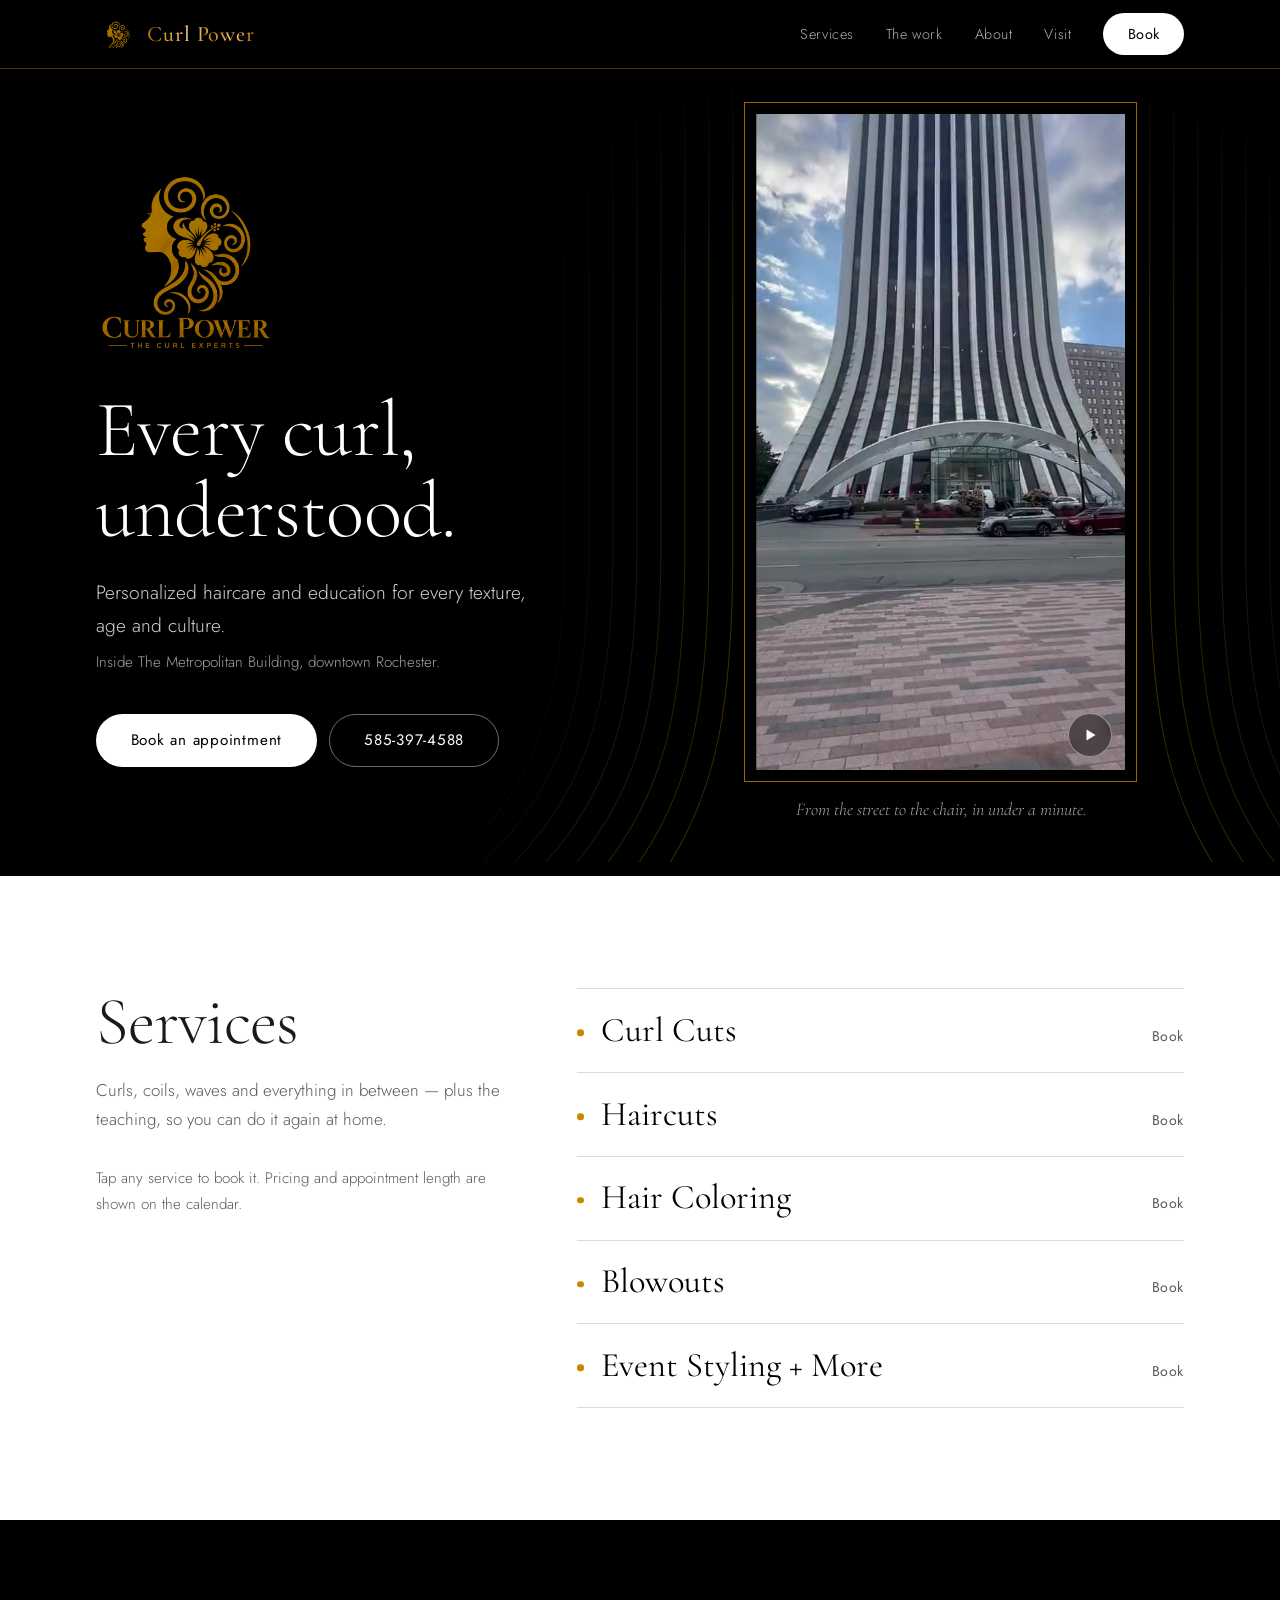
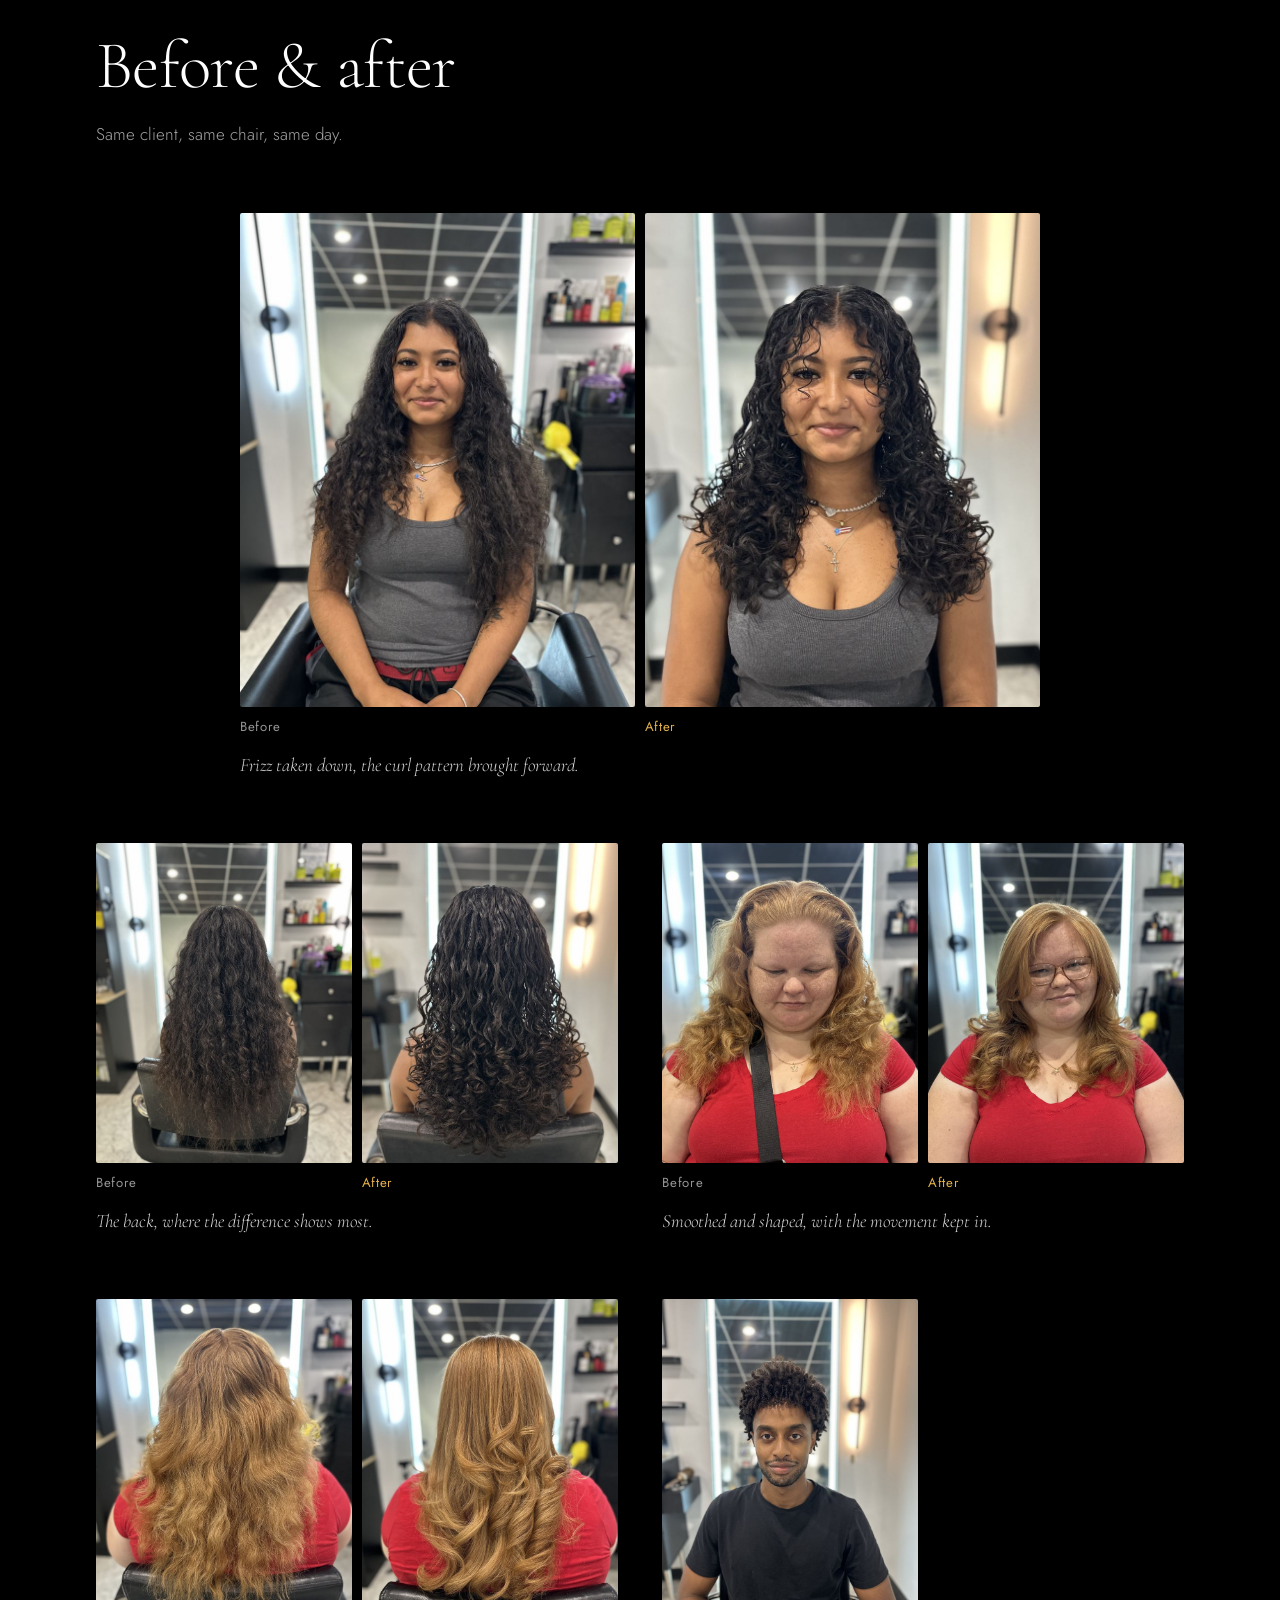
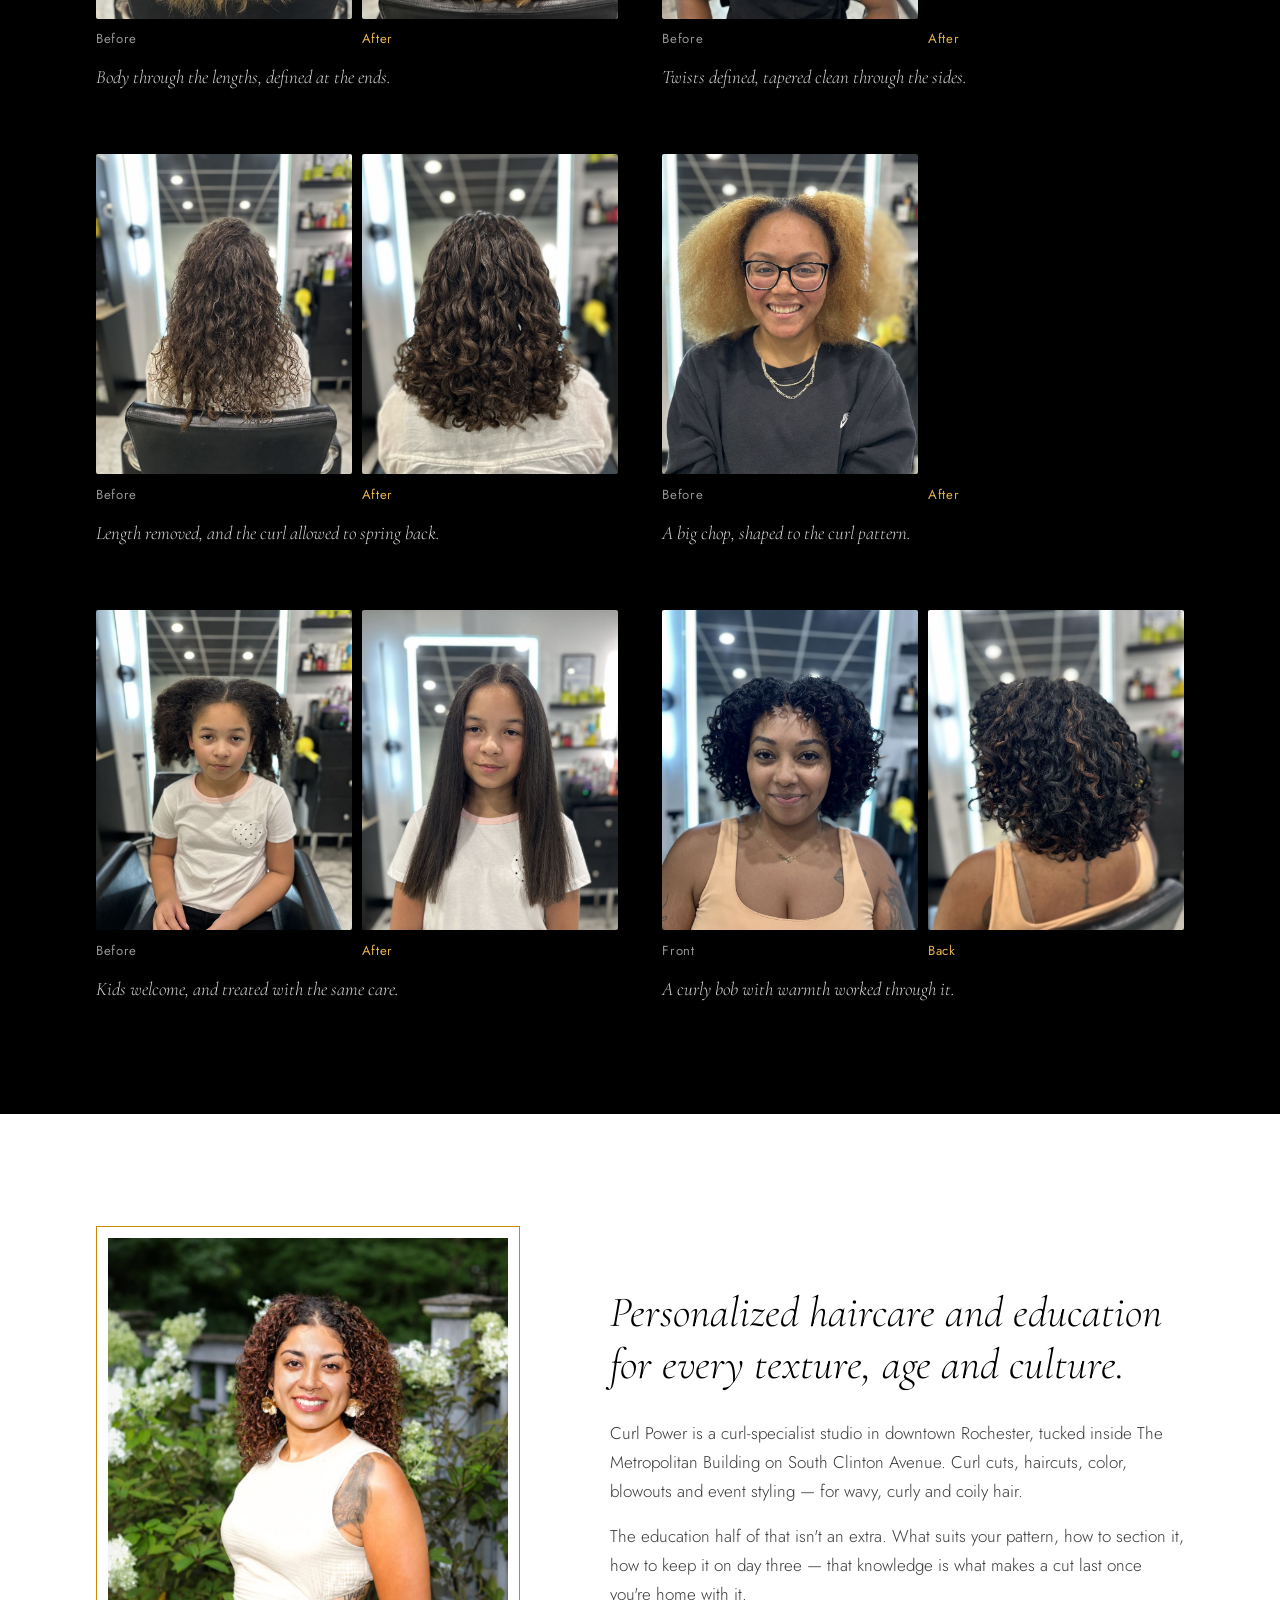
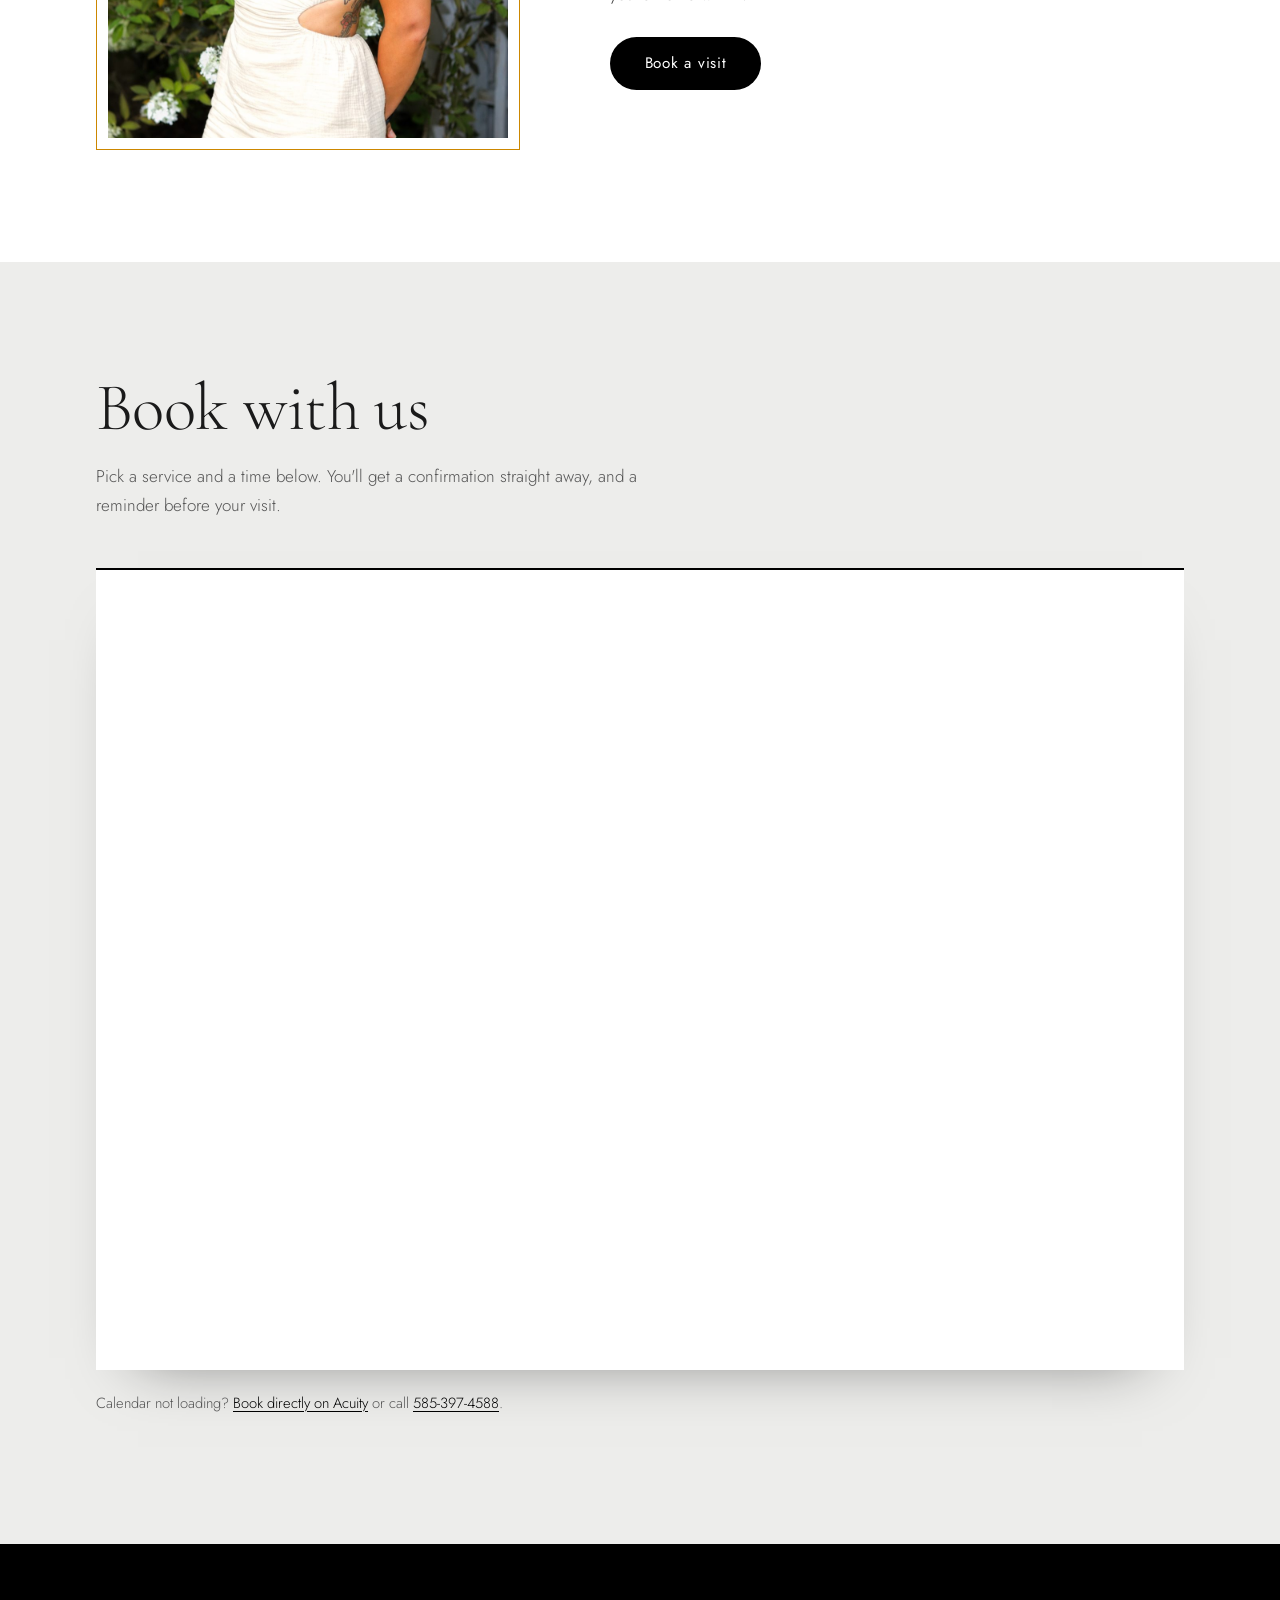
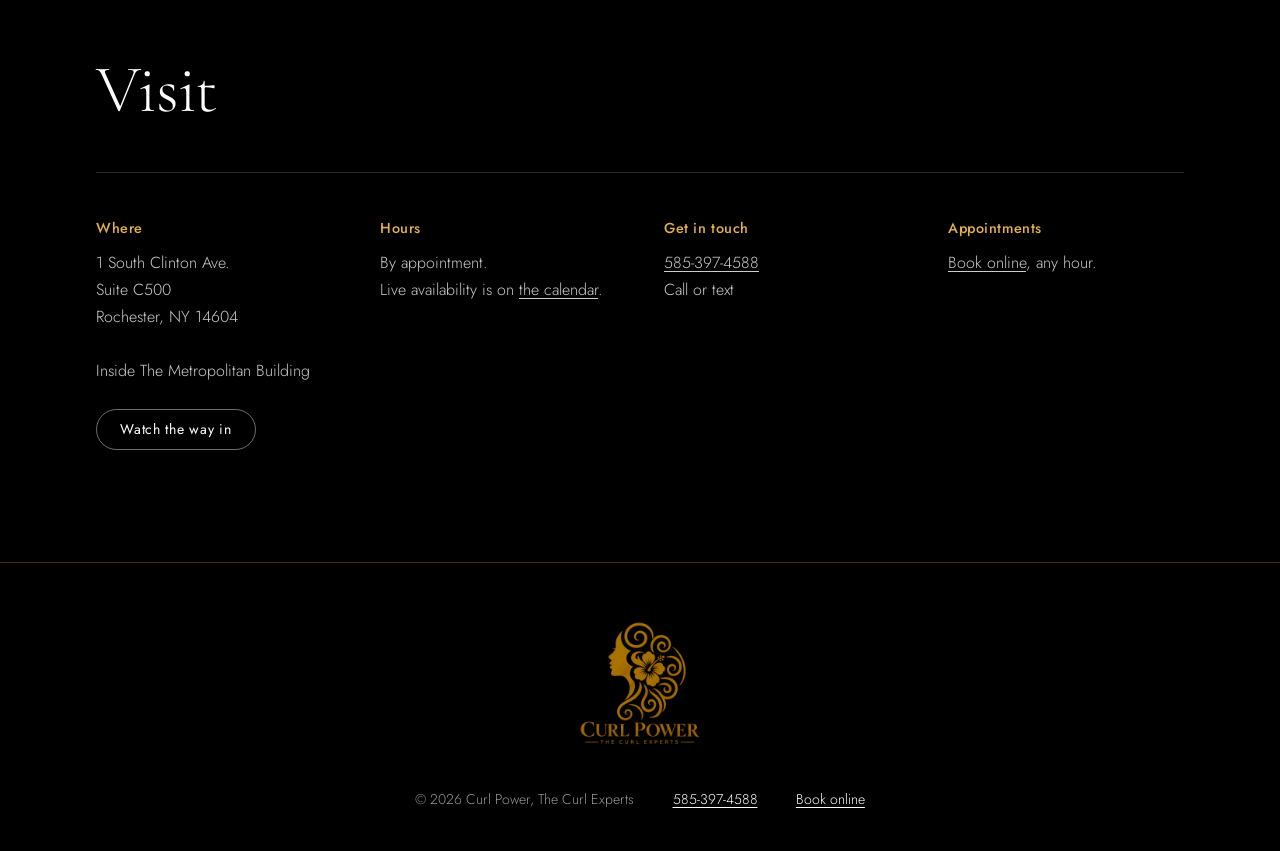
==== commit 65cd0075: "Update index.html newest met influence v.2" ====
--- a/index.html
+++ b/index.html
@@ -22,11 +22,11 @@
   Nothing above is a placeholder showing on the page. The site reads as
   finished as it stands.
 
-  BUILD 2026-10-07-a  — view source on the live site to confirm it updated
+  BUILD 2026-10-08-b  — view source on the live site to confirm it updated
   Assets: logo.png · mark.png · way-in.mp4 · way-in-poster.jpg · owner.jpg · ba-01..08-before/after.jpg · look-bob-a/b.jpg · apple-touch-icon.png · icon-192.png · icon-512.png · icon-maskable-512.png · site.webmanifest
   ===========================================================================
 -->
-<html lang="en" data-build="2026-10-07-a">
+<html lang="en" data-build="2026-10-08-b">
 <head>
 <meta charset="utf-8">
 <meta name="viewport" content="width=device-width, initial-scale=1, viewport-fit=cover">
@@ -81,6 +81,7 @@
 img{height:auto}
 a{color:inherit}
 :focus-visible{outline:2px solid var(--gold);outline-offset:4px;border-radius:2px}
+::selection{background:var(--gold-lt);color:var(--black)}
 h1,h2,h3{font-family:var(--display);font-weight:300;line-height:1.02;letter-spacing:-.01em;margin:0}
 p{margin:0 0 1rem}
 .wrap{max-width:76rem;margin-inline:auto;position:relative;
@@ -195,7 +196,7 @@
 @media(prefers-reduced-motion:reduce){
   html{scroll-behavior:auto}
   .hero-logo,.hero h1,.hero .sub,.hero .loc,.hero-cta,.door video,.door::before,.fins,.way-toggle,.way figcaption{animation:none}
-  .btn,.nav a,.way-toggle,.go{transition:none}
+  .btn,.nav a,.way-toggle,.go,.svc a::after{transition:none}
 }
 
 /* bands */
@@ -210,12 +211,15 @@
 @media(max-width:860px){.svc-grid{grid-template-columns:1fr}}
 .svc{list-style:none;margin:0;padding:0;border-top:1px solid var(--rule)}
 .svc li{border-bottom:1px solid var(--rule)}
-.svc a{display:flex;align-items:baseline;gap:1.1rem;padding-block:1.35rem;text-decoration:none;
+.svc a{position:relative;display:flex;align-items:baseline;gap:1.1rem;padding-block:1.35rem;text-decoration:none;
   font-family:var(--display);font-size:clamp(1.6rem,2.8vw,2.15rem);font-weight:400;line-height:1.15;color:var(--black)}
 .dot{flex:none;width:.4rem;height:.4rem;border-radius:50%;background:var(--gold);transform:translateY(-.3rem)}
 .go{margin-left:auto;font-family:var(--body);font-size:.88rem;letter-spacing:.04em;color:var(--grey);white-space:nowrap;
   text-decoration:underline;text-decoration-color:transparent;text-underline-offset:5px;transition:color .18s,text-decoration-color .18s}
 .svc a:hover .go,.svc a:focus-visible .go{color:var(--black);text-decoration-color:var(--gold)}
+.svc a::after{content:"";position:absolute;left:0;right:0;bottom:-1px;height:1px;background:var(--gold);
+  transform:scaleX(0);transform-origin:left center;transition:transform .55s cubic-bezier(.2,.7,.3,1)}
+.svc a:hover::after,.svc a:focus-visible::after{transform:scaleX(1)}
 .svc-note{margin:2rem 0 0;color:var(--grey);font-size:.95rem;max-width:30rem}
 
 /* the work */
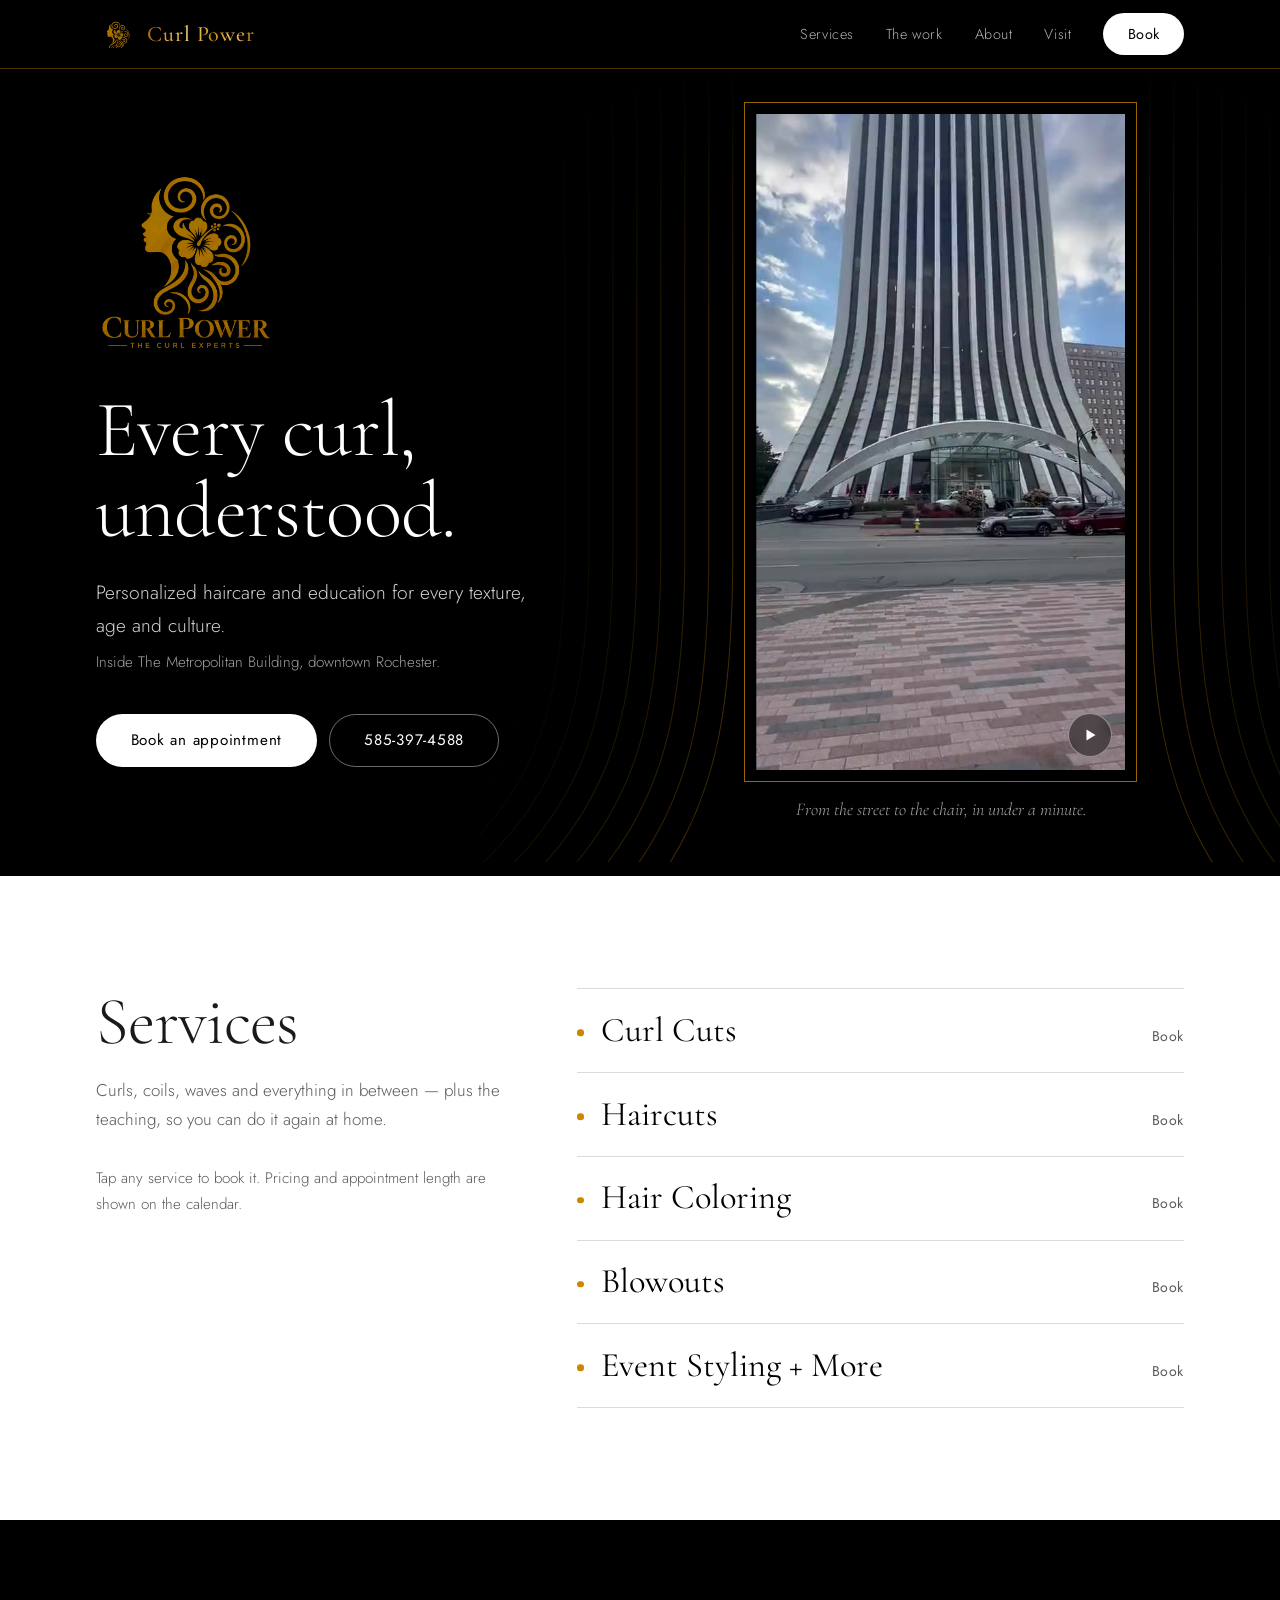
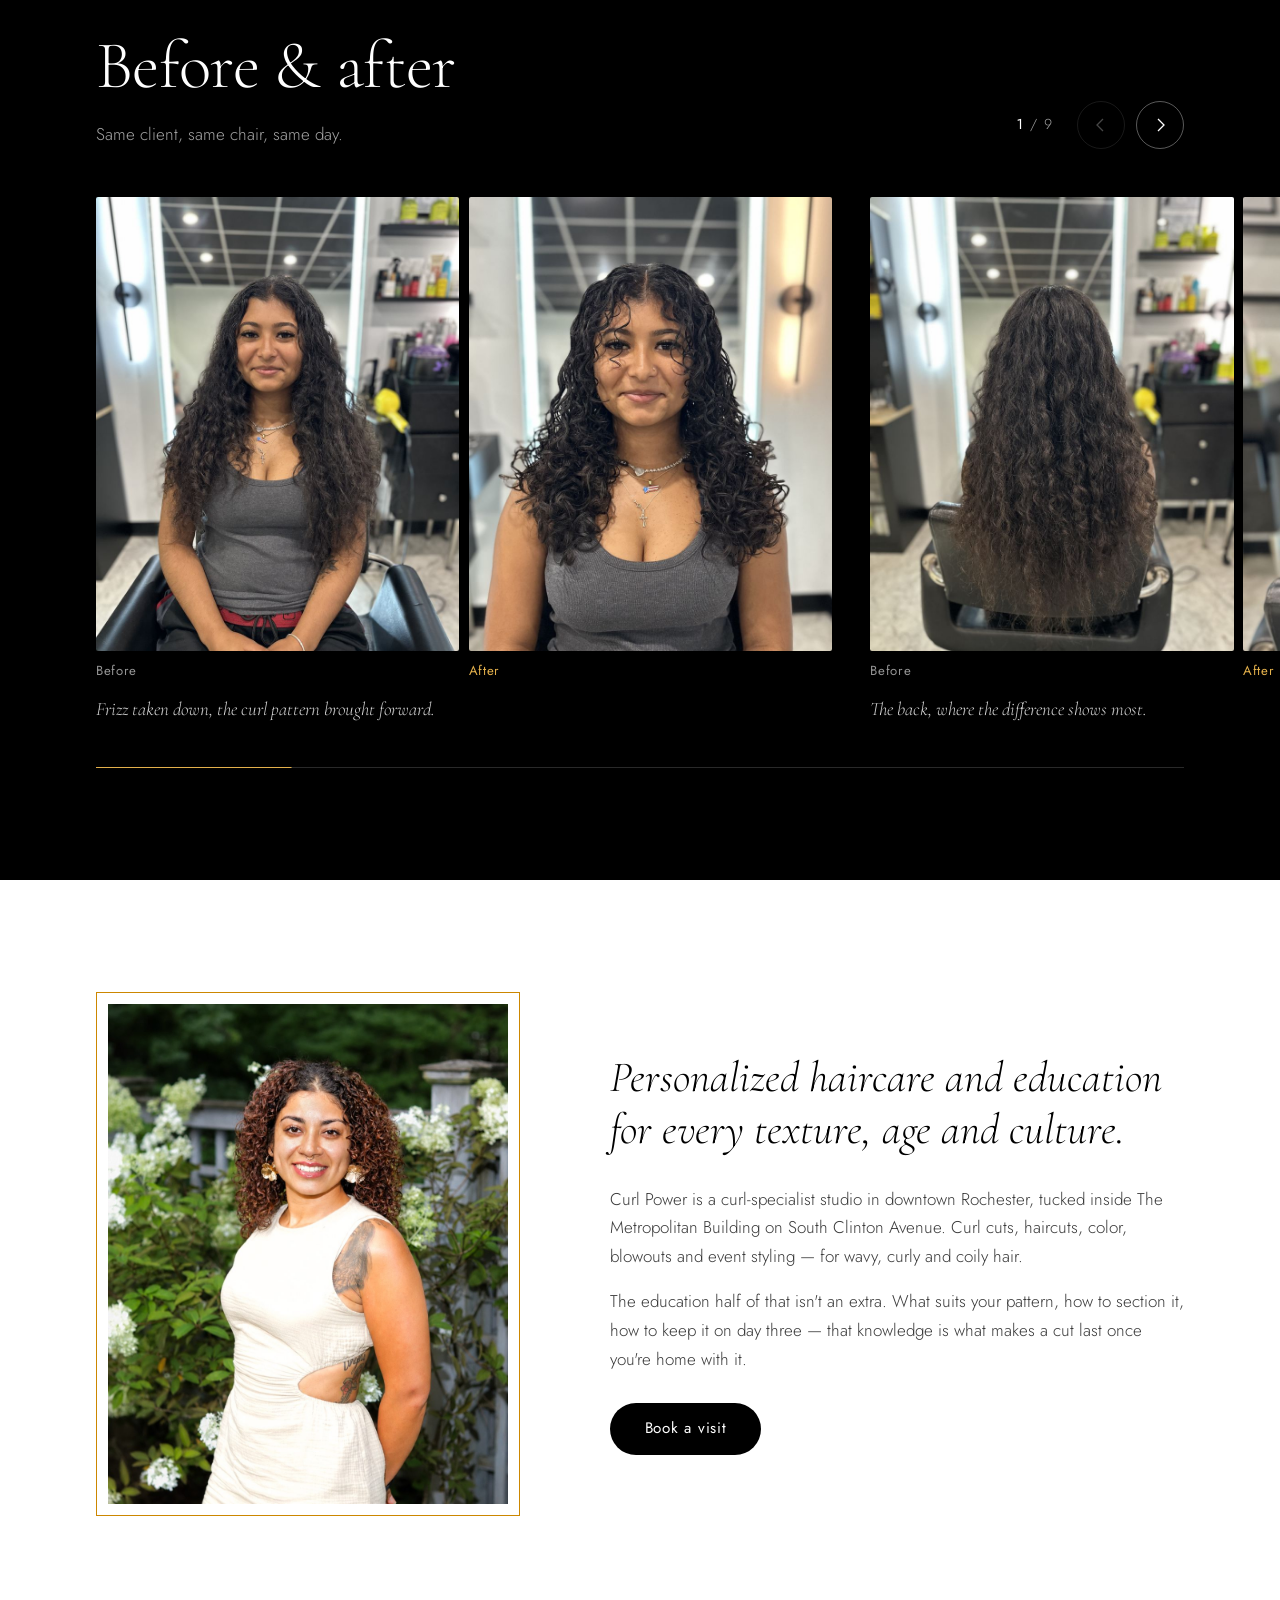
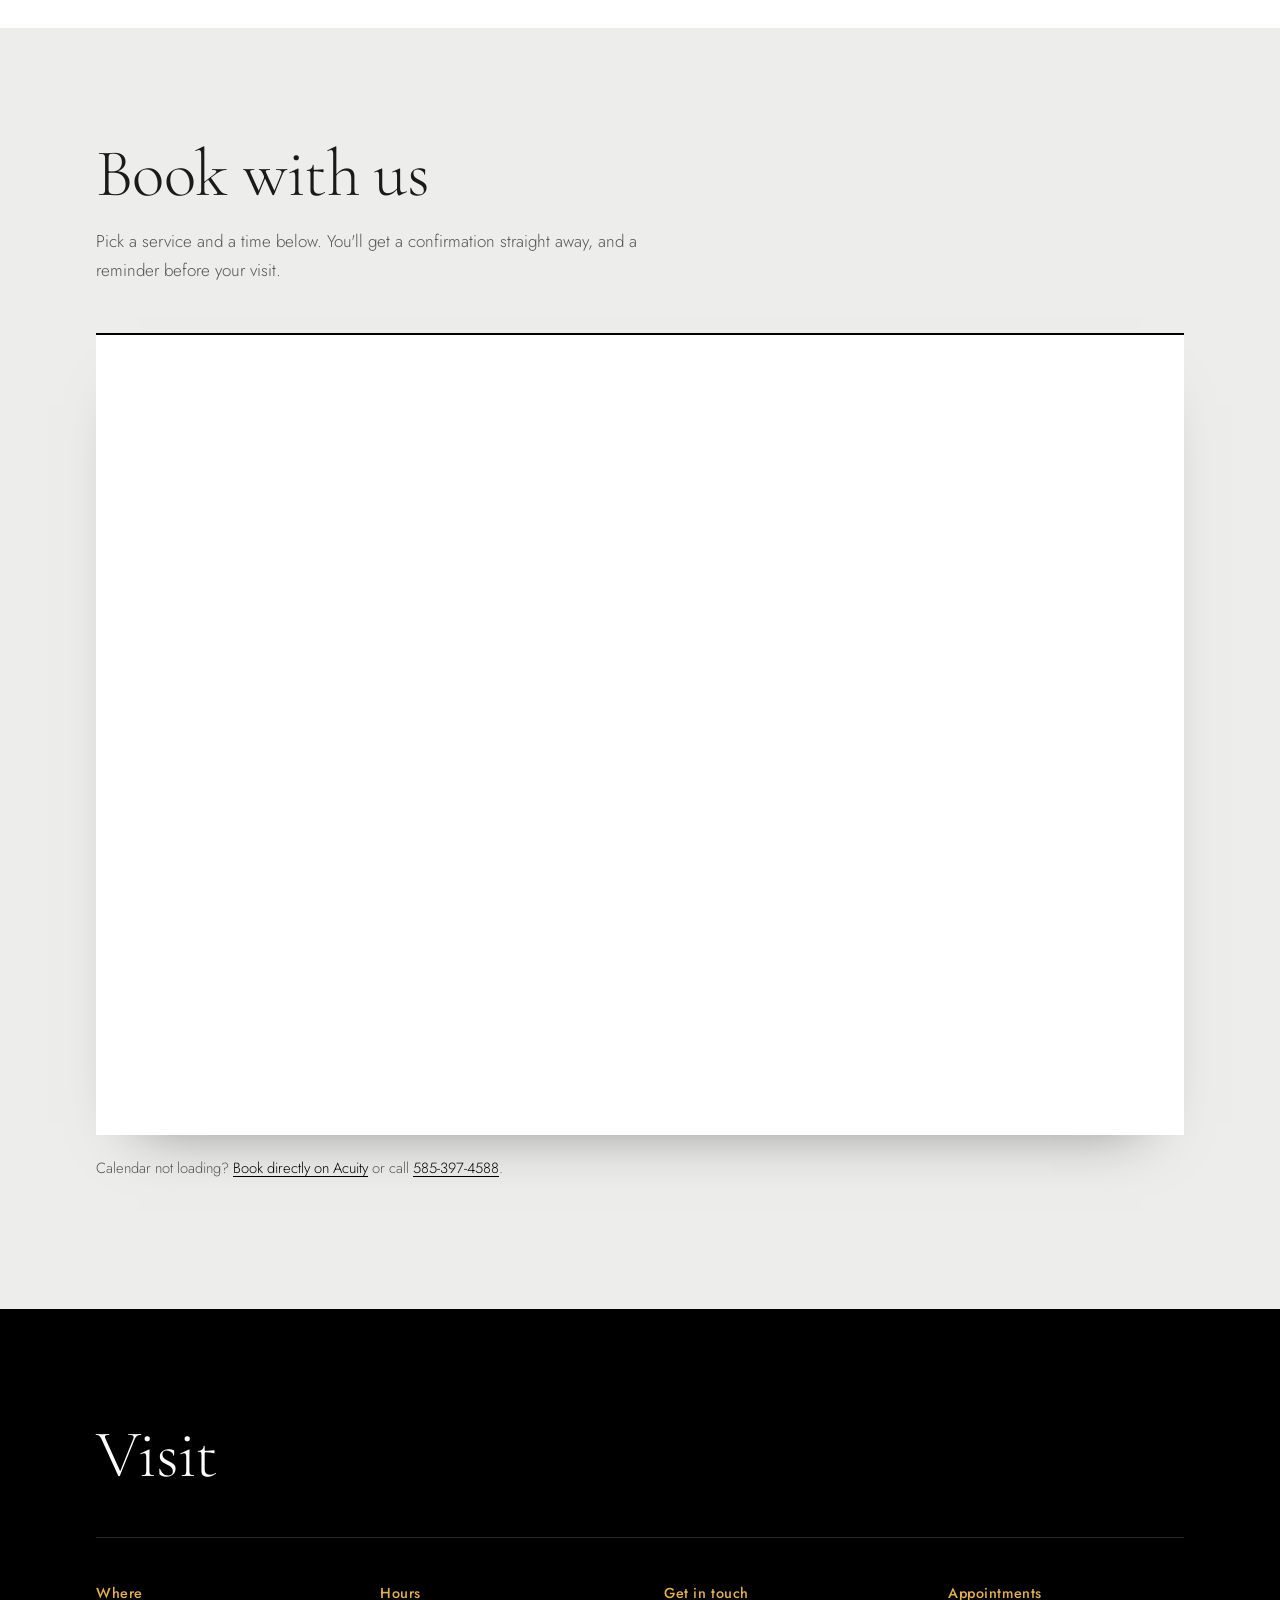
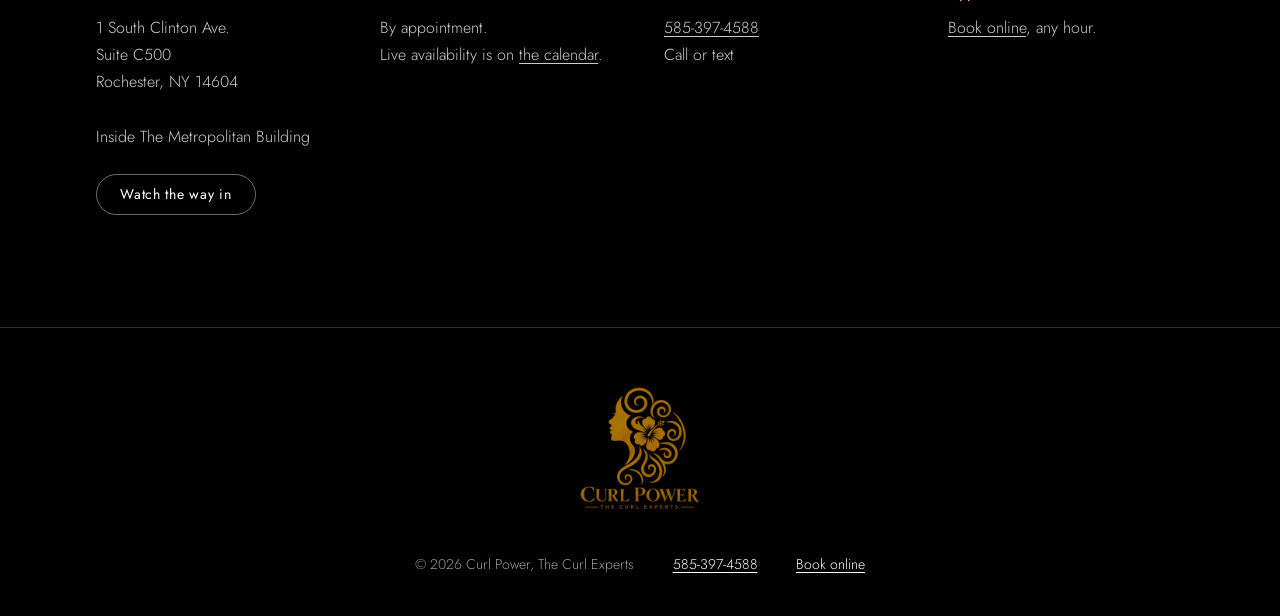
==== commit 46cd5d61: "Update index.html v3" ====
--- a/index.html
+++ b/index.html
@@ -22,11 +22,11 @@
   Nothing above is a placeholder showing on the page. The site reads as
   finished as it stands.
 
-  BUILD 2026-10-08-b  — view source on the live site to confirm it updated
+  BUILD 2026-10-08-c  — view source on the live site to confirm it updated
   Assets: logo.png · mark.png · way-in.mp4 · way-in-poster.jpg · owner.jpg · ba-01..08-before/after.jpg · look-bob-a/b.jpg · apple-touch-icon.png · icon-192.png · icon-512.png · icon-maskable-512.png · site.webmanifest
   ===========================================================================
 -->
-<html lang="en" data-build="2026-10-08-b">
+<html lang="en" data-build="2026-10-08-c">
 <head>
 <meta charset="utf-8">
 <meta name="viewport" content="width=device-width, initial-scale=1, viewport-fit=cover">
@@ -196,7 +196,7 @@
 @media(prefers-reduced-motion:reduce){
   html{scroll-behavior:auto}
   .hero-logo,.hero h1,.hero .sub,.hero .loc,.hero-cta,.door video,.door::before,.fins,.way-toggle,.way figcaption{animation:none}
-  .btn,.nav a,.way-toggle,.go,.svc a::after{transition:none}
+  .btn,.nav a,.way-toggle,.go,.svc a::after,.rail-progress span,.rail-btn{transition:none}
 }
 
 /* bands */
@@ -223,11 +223,30 @@
 .svc-note{margin:2rem 0 0;color:var(--grey);font-size:.95rem;max-width:30rem}
 
 /* the work */
-.work-head{margin-bottom:clamp(2.5rem,5vw,4rem)}
-.cases{display:grid;grid-template-columns:repeat(2,minmax(0,1fr));gap:clamp(2.4rem,5vw,4rem) clamp(1.5rem,3.5vw,3rem)}
-@media(max-width:820px){.cases{grid-template-columns:1fr}}
-.case-feature{grid-column:1/-1;max-width:50rem;margin-inline:auto;width:100%}
-.case{display:grid;grid-template-columns:1fr 1fr;gap:.6rem}
+.work-head{display:flex;flex-wrap:wrap;align-items:flex-end;justify-content:space-between;gap:1.5rem 3rem;
+  margin-bottom:clamp(2rem,4vw,3rem)}
+.rail-nav{display:flex;align-items:center;gap:.7rem}
+.rail-count{margin-right:.8rem;font-size:.9rem;letter-spacing:.08em;color:var(--grey-d);font-variant-numeric:tabular-nums}
+.rail-count b{font-weight:400;color:var(--white)}
+.rail-btn{width:3rem;height:3rem;border-radius:50%;padding:0;display:grid;place-items:center;cursor:pointer;
+  background:transparent;color:var(--white);border:1px solid rgba(255,255,255,.35);
+  transition:color .18s,border-color .18s,opacity .18s}
+.rail-btn:hover:not(:disabled){color:var(--gold-lt);border-color:var(--gold-lt)}
+.rail-btn:disabled{opacity:.28;cursor:default}
+.rail-btn svg{width:18px;height:18px;fill:none;stroke:currentColor;stroke-width:1.3}
+/* the rail starts on the page's left edge and runs off the right side of the
+   screen, so the next client is always peeking in */
+.rail{--edge:max(var(--pad),calc((100% - 76rem) / 2 + var(--pad)));
+  display:grid;grid-auto-flow:column;grid-auto-columns:min(46rem,86vw);gap:clamp(1.25rem,3vw,2.75rem);
+  overflow-x:auto;overscroll-behavior-x:contain;scroll-snap-type:x mandatory;
+  padding-inline:var(--edge);scroll-padding-inline:var(--edge);scrollbar-width:none}
+.rail::-webkit-scrollbar{display:none}
+.rail:focus-visible{outline-offset:-2px}
+.rail .case{scroll-snap-align:start}
+.rail-progress{margin-top:clamp(2rem,3.5vw,2.75rem);height:1px;background:rgba(255,255,255,.16);position:relative;overflow:hidden}
+.rail-progress span{position:absolute;inset:0;background:var(--gold-lt);transform-origin:left center;
+  transform:scaleX(var(--p,.12));transition:transform .25s ease-out}
+.case{display:grid;grid-template-columns:1fr 1fr;gap:.6rem;align-content:start}
 .case figure{margin:0}
 .case img{aspect-ratio:4/5;object-fit:cover;width:100%;border-radius:2px}
 .case figcaption{margin-top:.6rem;font-size:.82rem;font-weight:400;letter-spacing:.05em;color:rgba(255,255,255,.58)}
@@ -362,18 +381,29 @@
 </section>
 
 <section class="band dark" id="work" aria-labelledby="work-title">
-  <div class="wrap">
-    <div class="work-head">
+  <div class="wrap work-head">
+    <div>
       <h2 id="work-title">Before &amp; after</h2>
       <p class="lede">Same client, same chair, same day.</p>
     </div>
-    <!-- Client photos, cropped 4:5 and compressed for mobile.
-         To add a pair: save ba-09-before.jpg and ba-09-after.jpg, then copy a
-         whole <div class="case"> block and change the two file names.
-         To swap one out, overwrite the file keeping the same name. -->
-    <div class="cases">
-
-      <div class="case case-feature">
+    <!-- Arrows and counter appear once the page's script runs; without it the
+         row still scrolls sideways by swipe or trackpad. -->
+    <div class="rail-nav" hidden>
+      <span class="rail-count"><b id="rail-i">1</b> / <span id="rail-n">9</span></span>
+      <button class="rail-btn" type="button" data-dir="-1" aria-label="Previous client">
+        <svg viewBox="0 0 18 18" aria-hidden="true"><path d="M11 3 5 9l6 6"/></svg></button>
+      <button class="rail-btn" type="button" data-dir="1" aria-label="Next client">
+        <svg viewBox="0 0 18 18" aria-hidden="true"><path d="m7 3 6 6-6 6"/></svg></button>
+    </div>
+  </div>
+  <!-- Client photos, cropped 4:5 and compressed for mobile, in a sideways
+       row. To add a pair: save ba-09-before.jpg and ba-09-after.jpg, then copy
+       a whole <div class="case"> block and change the two file names. The
+       counter updates itself. To swap one out, overwrite the file keeping the
+       same name. -->
+  <div class="rail" id="rail" tabindex="0" role="region" aria-label="Before and after photos. Scroll sideways for more.">
+
+      <div class="case">
         <figure>
           <img src="ba-01-before.jpg" alt="Long curls before, undefined and frizzing at the surface" width="800" height="1000" loading="lazy" decoding="async">
           <figcaption>Before</figcaption>
@@ -481,8 +511,8 @@
         <p class="case-note">A curly bob with warmth worked through it.</p>
       </div>
 
-    </div>
-  </div>
+  </div>
+  <div class="wrap"><div class="rail-progress" aria-hidden="true"><span></span></div></div>
 </section>
 
 <section class="band" id="about" aria-labelledby="about-title">
@@ -626,6 +656,44 @@
   sync();
 })();
 </script>
+<script>
+/* Before & after rail: arrows, counter and the gold progress line. */
+(function(){
+  var rail = document.getElementById('rail');
+  var nav = document.querySelector('.rail-nav');
+  if (!rail || !nav) return;
+  var cases = rail.querySelectorAll('.case');
+  var prev = nav.querySelector('[data-dir="-1"]'), next = nav.querySelector('[data-dir="1"]');
+  var iEl = document.getElementById('rail-i'), bar = document.querySelector('.rail-progress span');
+  var reduce = !!(window.matchMedia && matchMedia('(prefers-reduced-motion: reduce)').matches);
+  document.getElementById('rail-n').textContent = cases.length;
+  nav.hidden = false;
+  function step(){
+    if (cases.length < 2) return rail.clientWidth;
+    return cases[1].offsetLeft - cases[0].offsetLeft;
+  }
+  var ticking = false;
+  function update(){
+    ticking = false;
+    var max = rail.scrollWidth - rail.clientWidth;
+    var x = rail.scrollLeft;
+    var atEnd = x >= max - 2;
+    var i = atEnd ? cases.length : Math.min(cases.length, Math.round(x / step()) + 1);
+    iEl.textContent = i;
+    prev.disabled = x <= 2;
+    next.disabled = atEnd;
+    if (bar) bar.style.setProperty('--p', max > 0 ? (x + rail.clientWidth) / rail.scrollWidth : 1);
+  }
+  rail.addEventListener('scroll', function(){ if (!ticking){ ticking = true; requestAnimationFrame(update); } }, {passive: true});
+  window.addEventListener('resize', update);
+  [prev, next].forEach(function(b){
+    b.addEventListener('click', function(){
+      rail.scrollBy({left: step() * +b.getAttribute('data-dir'), behavior: reduce ? 'auto' : 'smooth'});
+    });
+  });
+  update();
+})();
+</script>
 <script>document.getElementById('yr').textContent=new Date().getFullYear();</script>
 </body>
 </html>
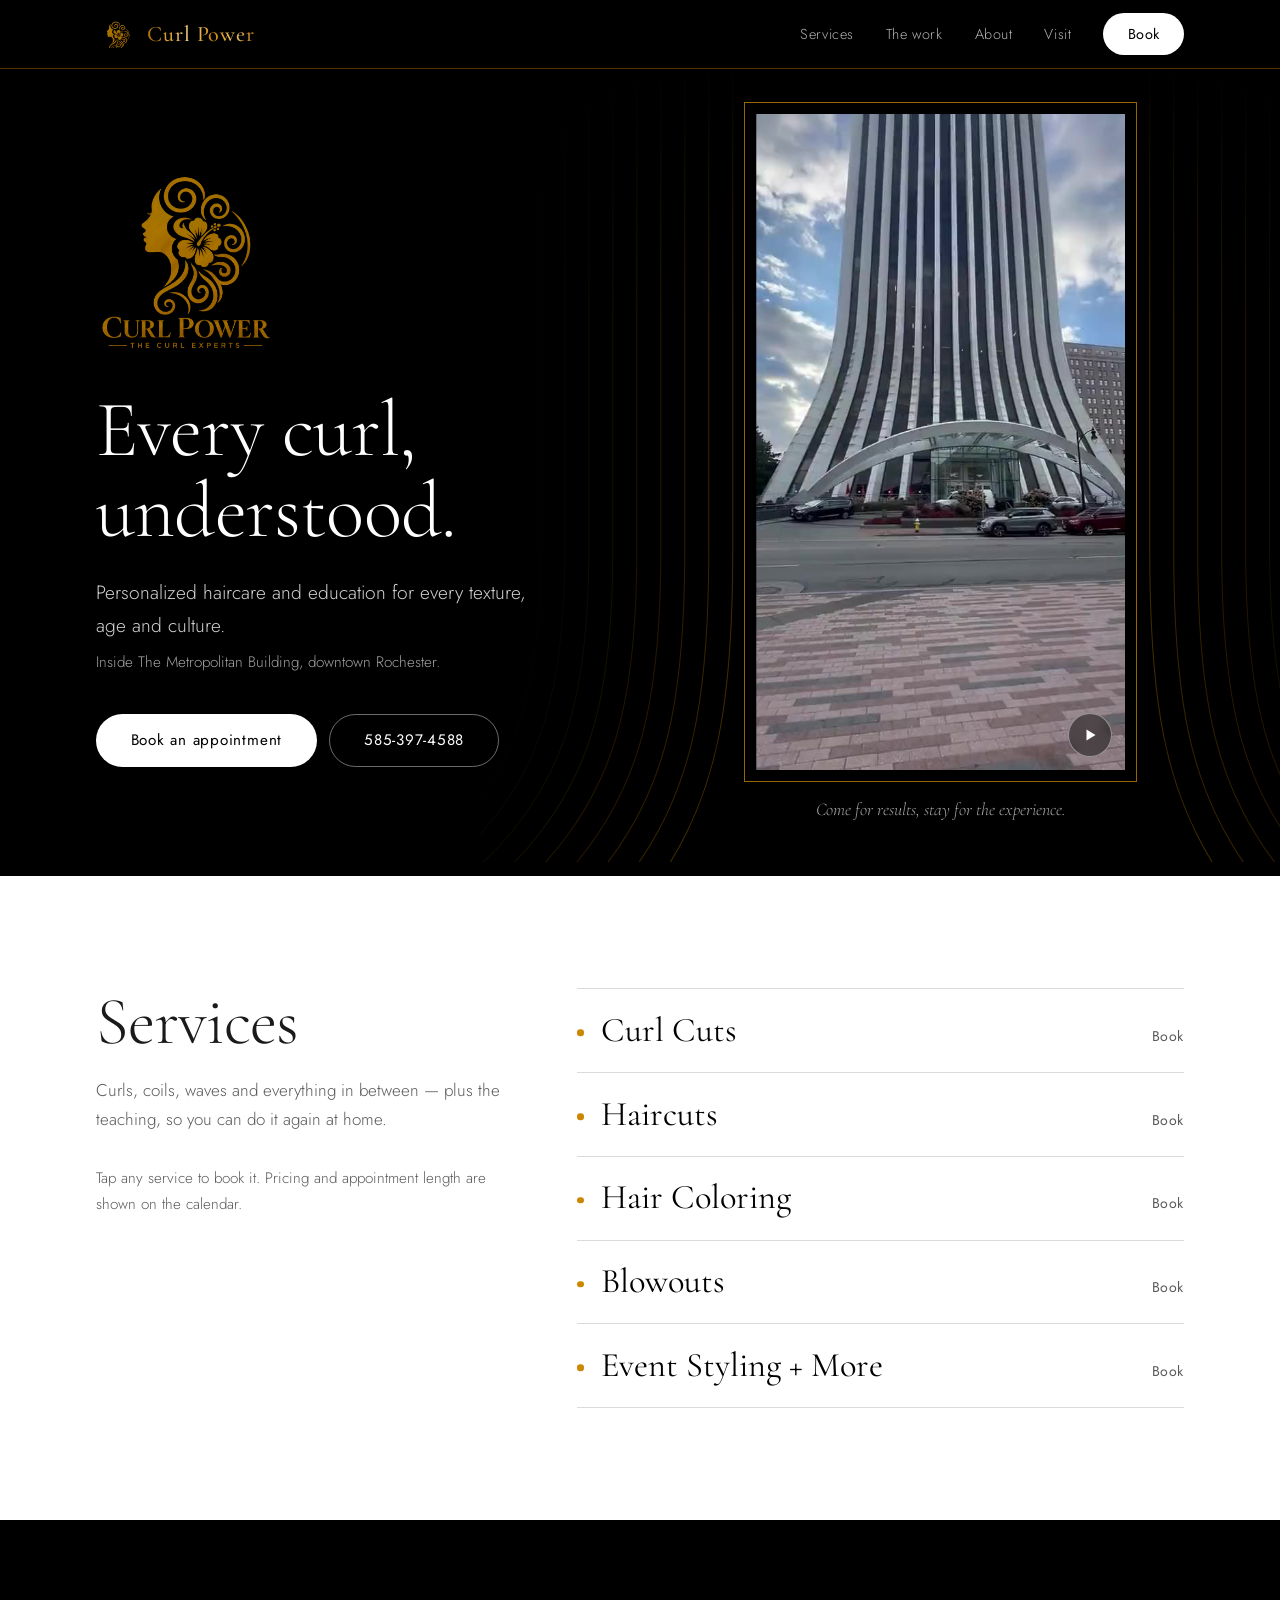
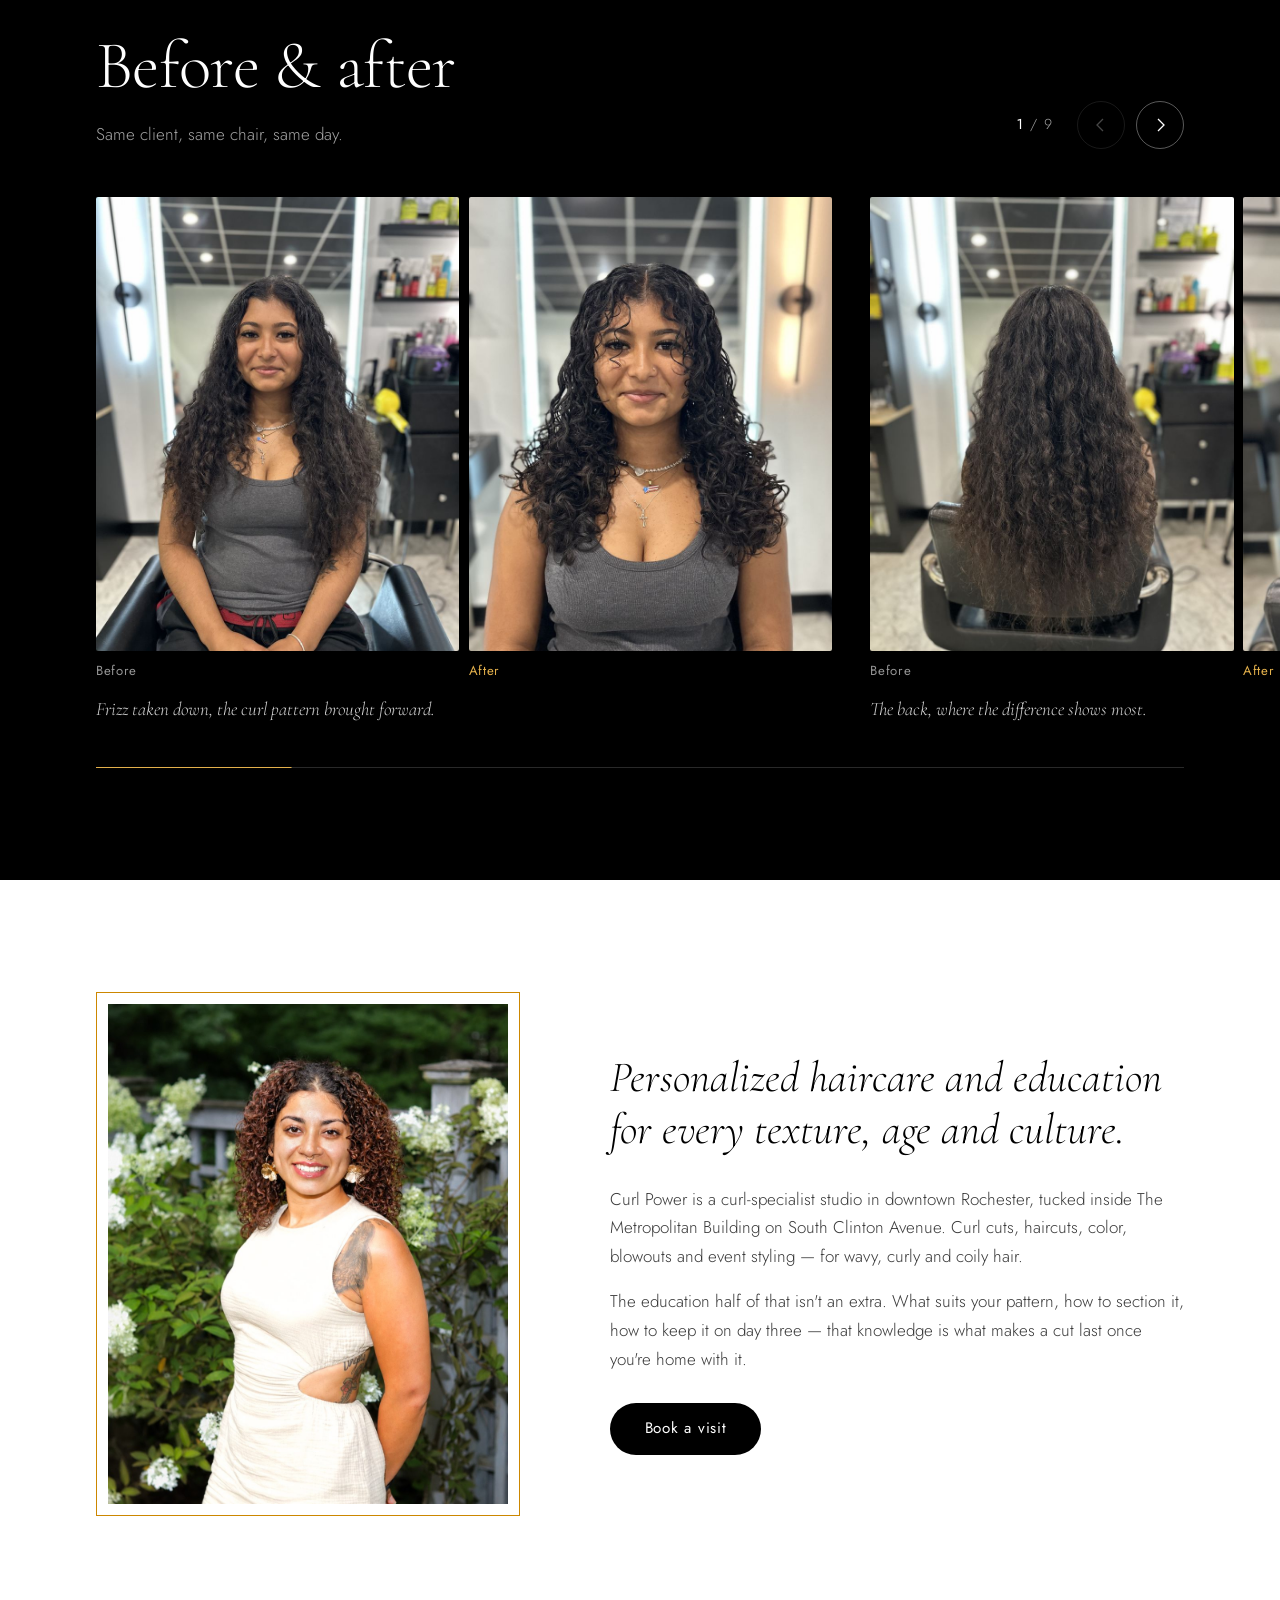
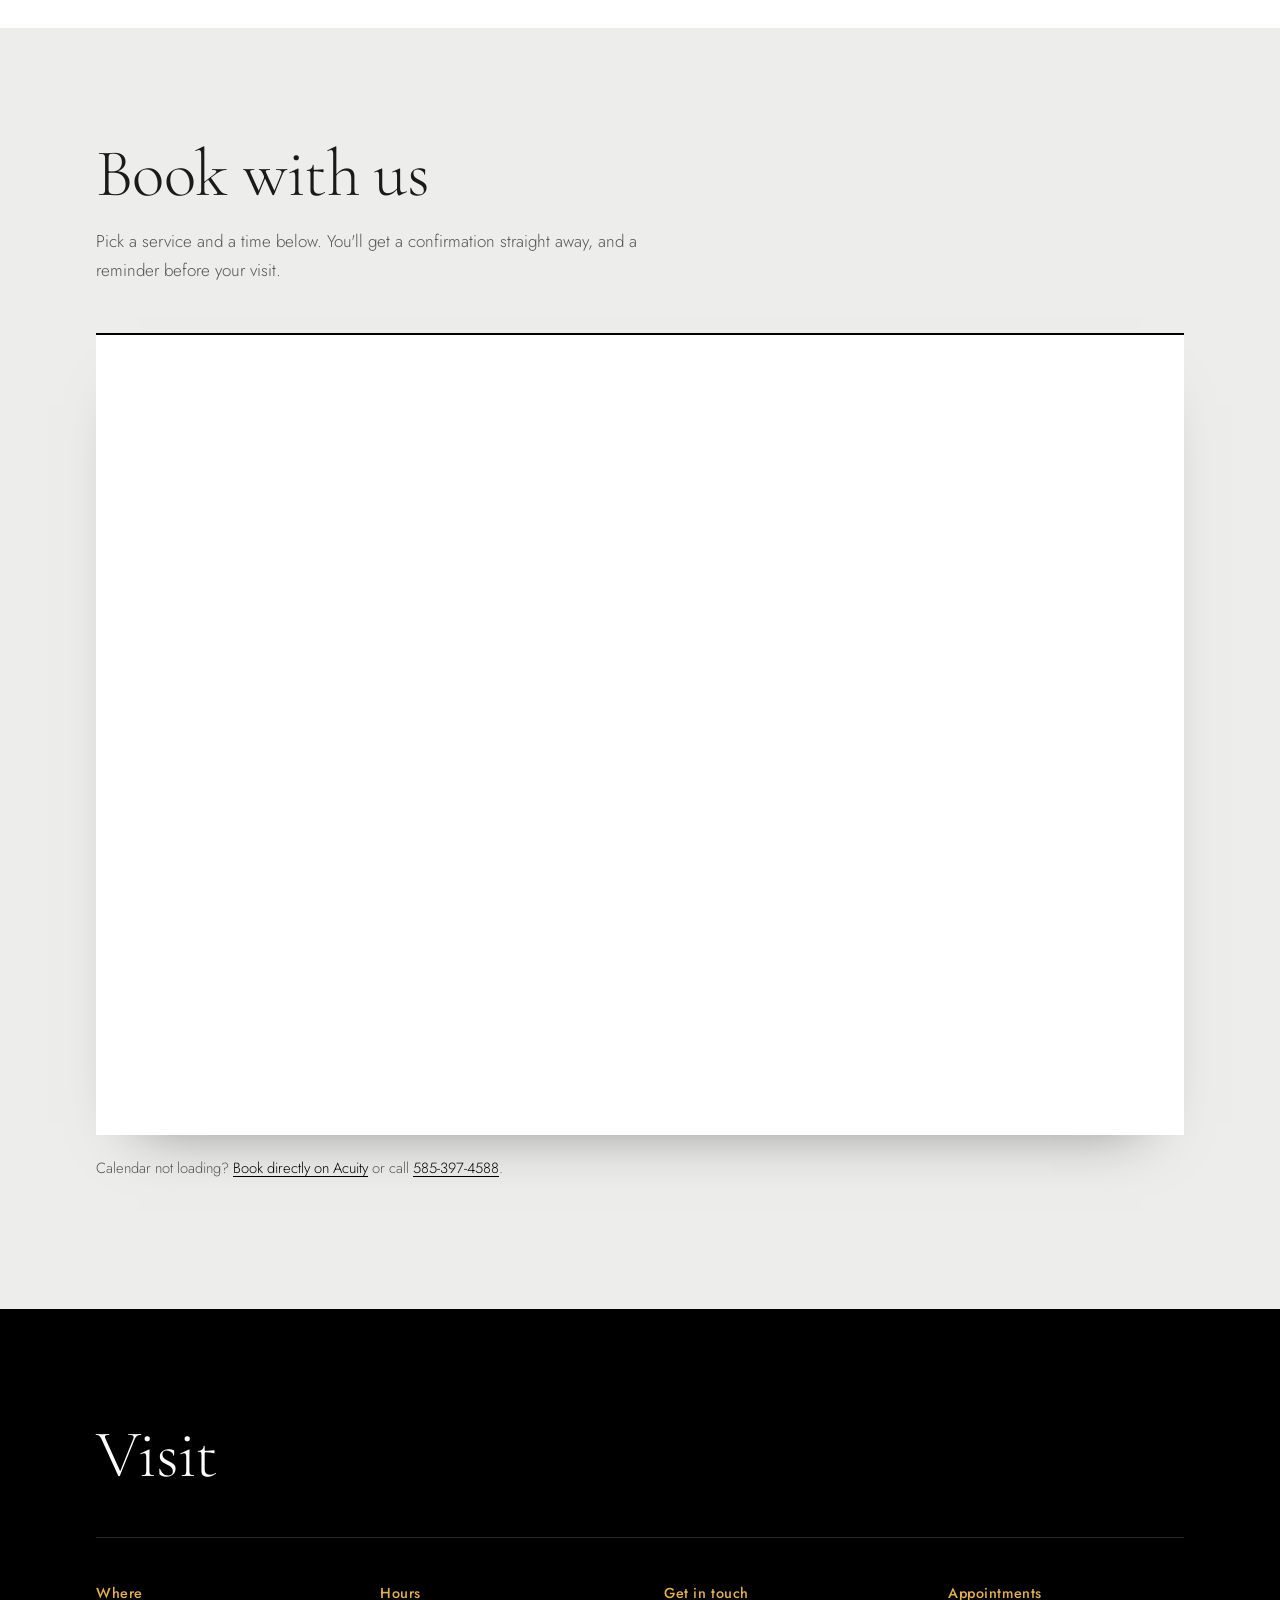
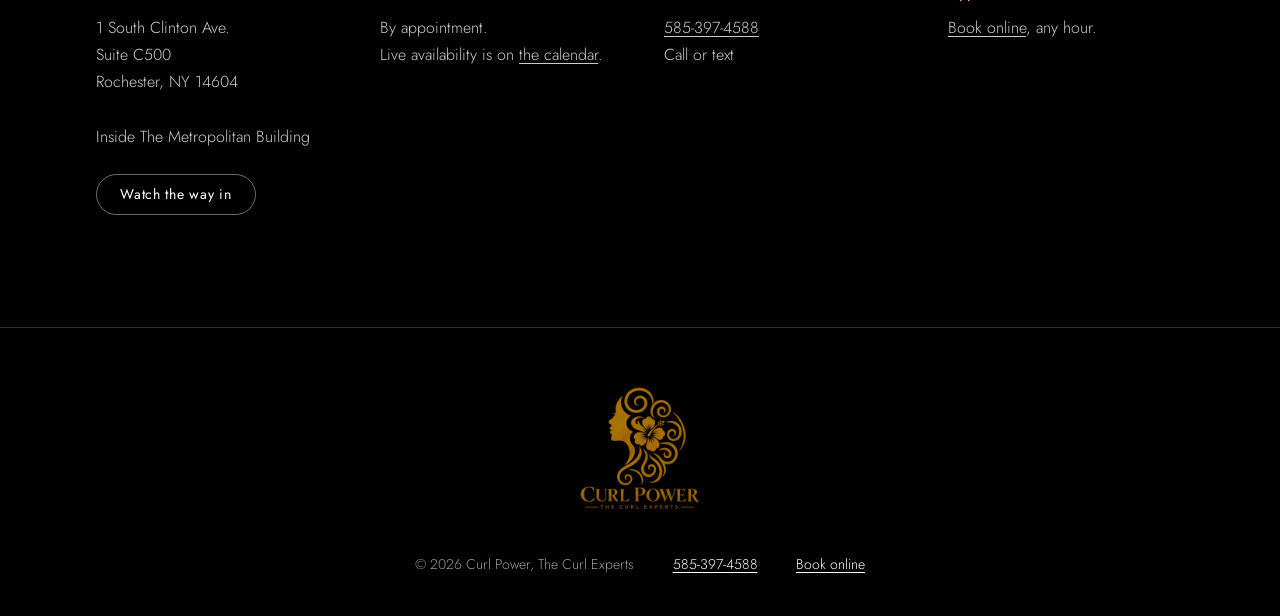
==== commit 51083baf: "Update index.html vid caption" ====
--- a/index.html
+++ b/index.html
@@ -350,7 +350,7 @@
           <svg class="i-pause" viewBox="0 0 14 14" aria-hidden="true"><path d="M3 1.5h3v11H3zM8 1.5h3v11H8z"/></svg>
         </button>
       </div>
-      <figcaption>From the street to the chair, in under a minute.</figcaption>
+      <figcaption>Come for results, stay for the experience.</figcaption>
     </figure>
   </div>
 </section>
